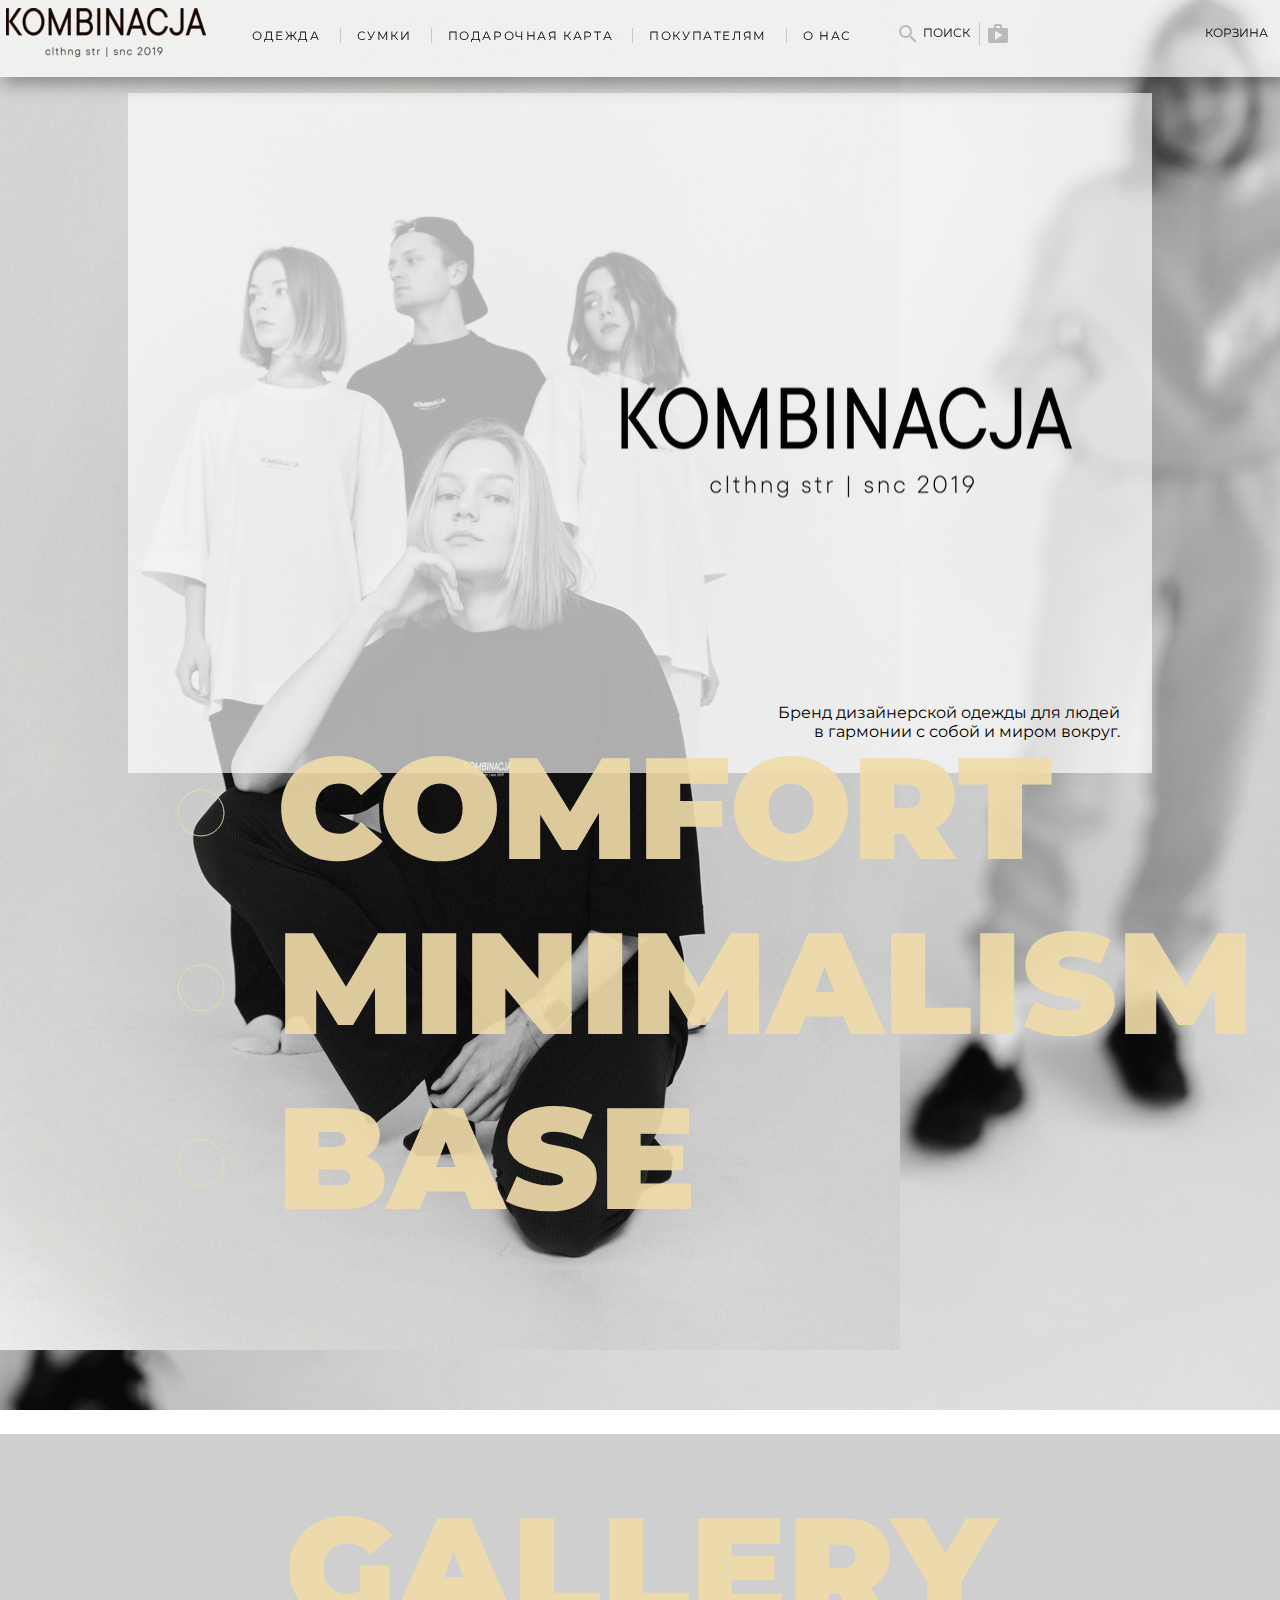
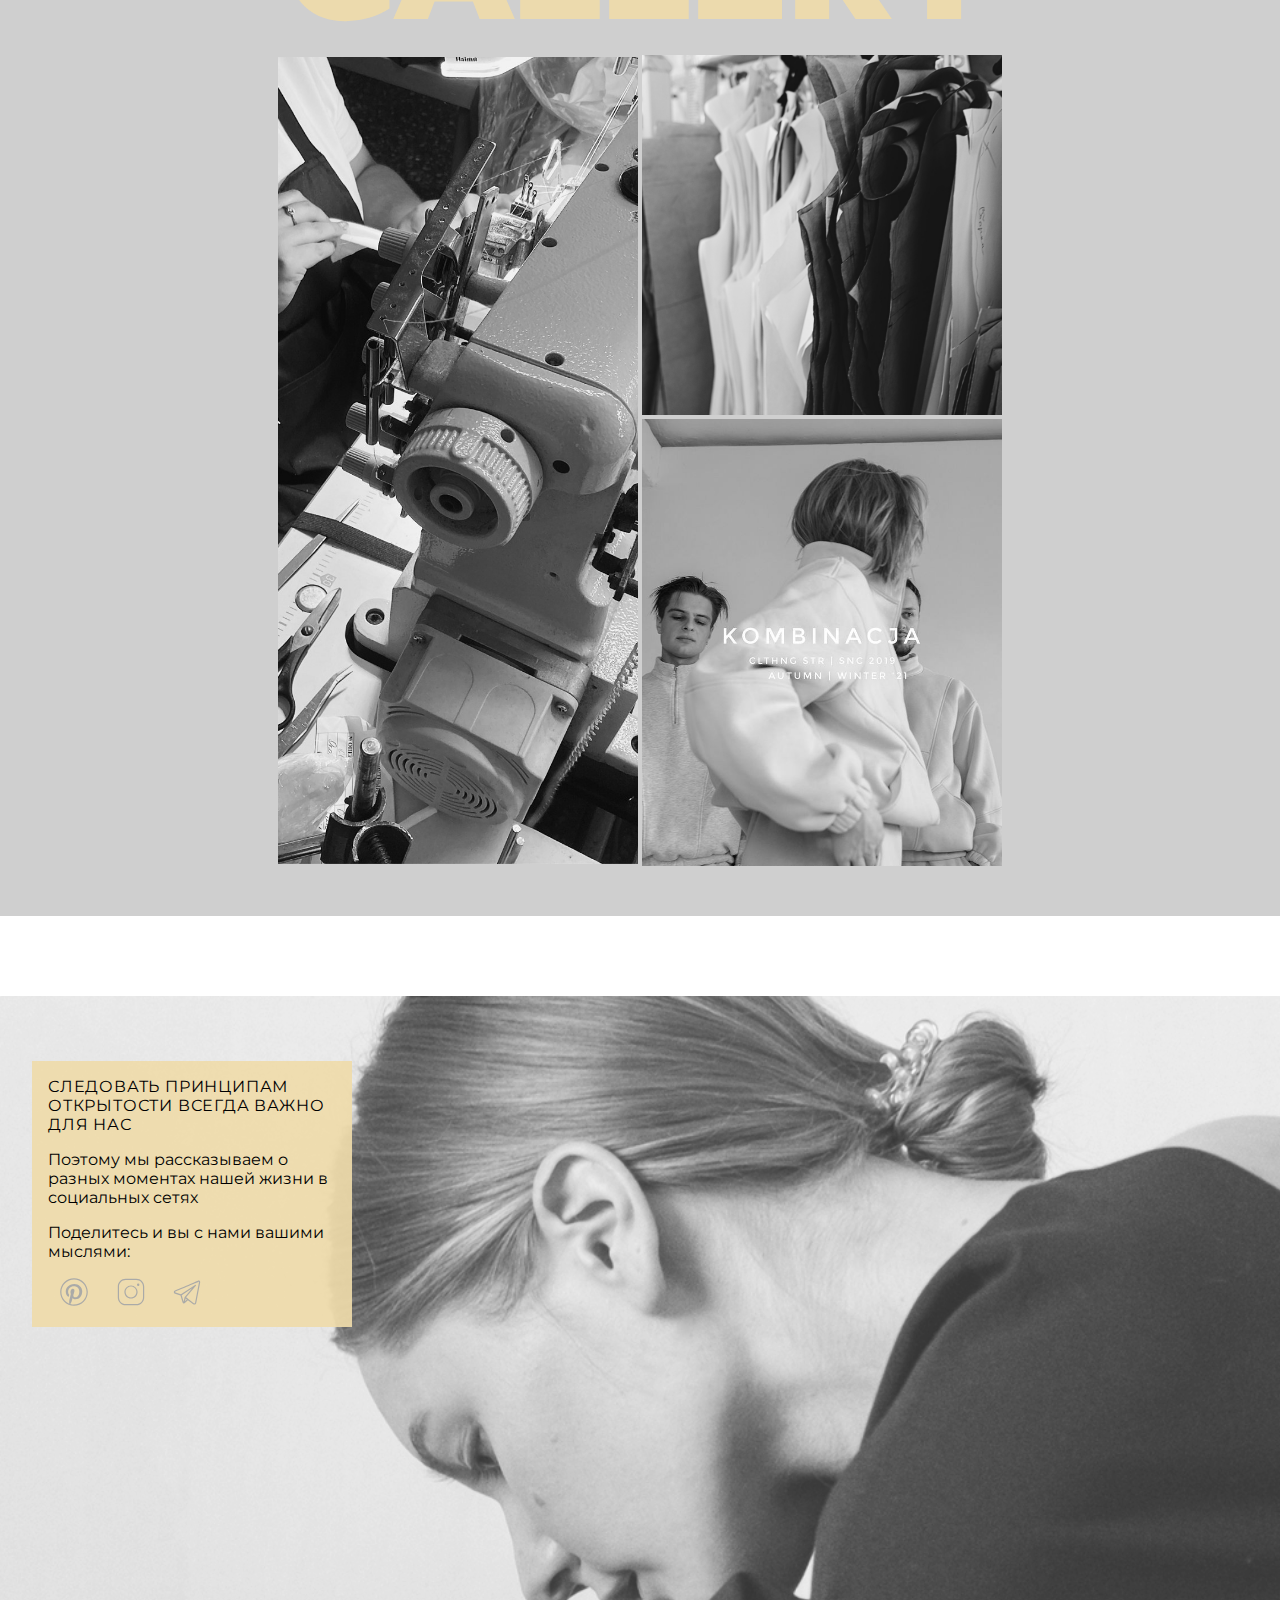
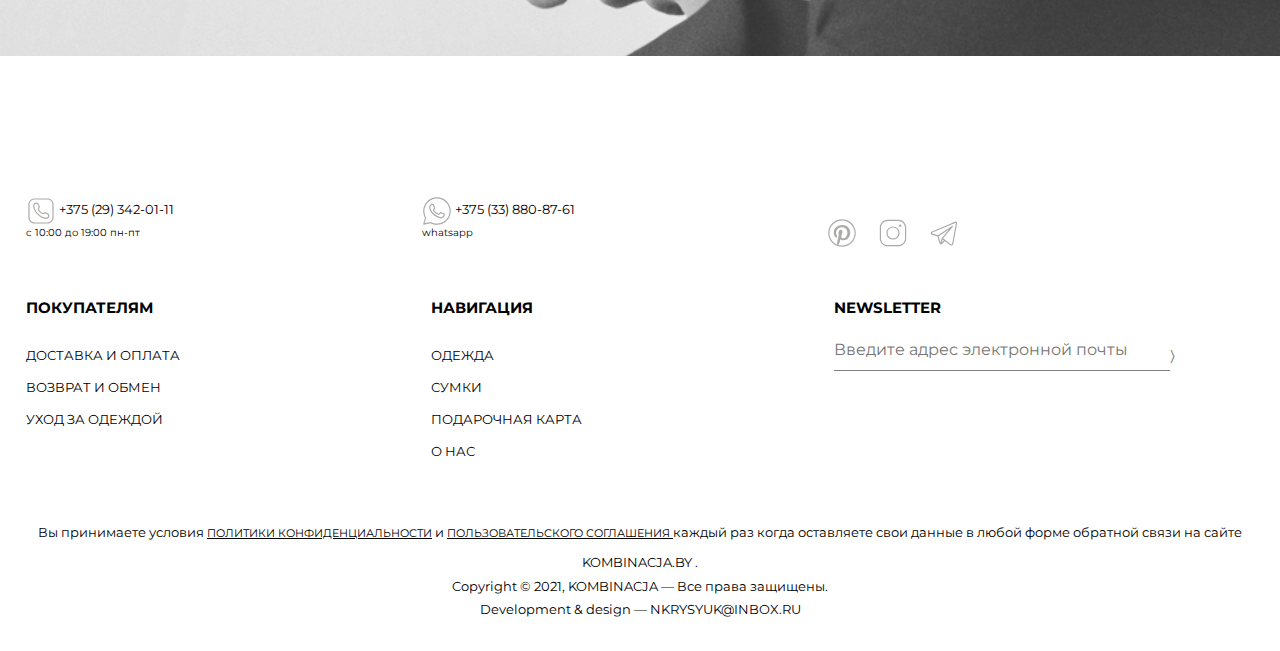
==== about.html @ 7f365b34 "add navigation" ====
<!DOCTYPE html>
<html lang="en">

<head>
  <meta charset="UTF-8">
  <meta name="viewport" content="width=device-width, initial-scale=1">
  <title>KOMBINACJA</title>
  <link rel="shortcut icon" href="favicon.ico">
  <link rel="stylesheet" href="./css/shared.css">
  <link rel="stylesheet" href="./css/style_about.css">
  <link href="https://fonts.googleapis.com/icon?family=Material+Icons" rel="stylesheet">
  <link
    href="https://fonts.googleapis.com/css2?family=Jura:wght@300;400&family=M+PLUS+1:wght@200&family=Montserrat:wght@300&family=Raleway:wght@200&family=Roboto+Condensed:ital,wght@0,300;0,700;1,700&family=Shippori+Antique+B1&family=Source+Sans+Pro&display=swap"
    rel="stylesheet">
  <link
    href="https://fonts.googleapis.com/css2?family=Jura:wght@300;400&family=M+PLUS+1:wght@200&family=Montserrat:wght@300&family=Raleway:wght@200&family=Roboto+Condensed:ital,wght@0,300;0,700;1,700&family=Roboto:wght@300&family=Shippori+Antique+B1&family=Source+Sans+Pro&display=swap"
    rel="stylesheet">
</head>

<body>
  <div class="btn-toTop" id="toTop"></div>
  <div id="search" class="search">
    <a role="button" href="javascript:void(0)" class="btn-close" onclick="closeSearch()">×</a>
    <div class="search-wrapper">
      <input class="search__input" type="search" placeholder="Введите поисковой запрос">
    </div>
  </div>
  <div id="bag" class="bag">
    <a href="javascript:void(0)" class="btn-close" onclick="closeBag()">×</a>
    <div class="bag-wrapper">
      <ul>
        <li class="bag__tablinks" onclick="openContentBag(event, 'my-bag')">
          <span class="material-icons">
            shopping_bag
          </span>
          Моя корзина(0)
        </li>
        <li class="bag__tablinks" onclick="openContentBag(event, 'favorite')">
          <span class="material-icons ">
            favorite
          </span>
          Избранное(0)
        </li>
      </ul>
      <div id="my-bag" class="bag__content" id="defaultOpen">
        <span class="content_weight-bold">Корзина пустая.</span> <br>Чтобы добавить в корзину
        понравившийся товар, нажмите <br>
        «Добавить в корзину».
      </div>
      <div id="favorite" class="bag__content">
        <span class="content_weight-bold">У вас еще нет сохраненных товаров!</span>
        Проверьте, нет ли у вас товаров в корзине.
        Купите их, пока они не закончились!
      </div>
    </div>
  </div>

  <header class="main-header">
    <div class="logo">
      <span class="material-icons"  onclick="openMobileMenu()">
        menu
        </span>
      <a href="index.html">
        <img src="./images/3_kombinacja_лого_черн.OULWl.png">
      </a>
    </div>
    <section id="mobile-menu" class="main-header__mobile-menu">
      <a href="javascript:void(0)" class="btn-close" onclick="closeMobileMenu()">×</a>
      <nav class="mobile-menu_wrapper">
            <ul class="mobile-menu-list">
              <li><a href="javascript:void(0)" class="accordion">Одежда <span>+</span></a>
                <ul class="mobile-submenu">
                  <li><a href="clothes.html?type=t-shirt">Футболки/Лонгсливы</a></li>
                  <li><a href="clothes.html?type=shirts">Рубашки</a></li>
                  <li><a href="clothes.html?type=dress">Платья</a></li>
                  <li><a href="clothes.html?type=costumes">Спортивные костюмы</a></li>
                </ul>
              </li>
              <li ><a href="javascript:void(0)"class="accordion">Сумки<span>+</span></a>
                <ul class="mobile-submenu">
                  <li><a href="bags.html?type=shoppers">Шопперы</a></li>
                  <li><a href="bags.html?type=waist_bags">Поясные</a></li>
                </ul>
              </li>
              <li><a href="gift_card.html">Подарочная карта</a></li>
              <li><a href="buyers.html">Покупателям</a></li>
              <li><a href="about.html">О нас</a></li>
            </ul>
      </nav>
    </section>
    <section class="main-header__menu">
      <ul class="menu-list">
        <li class="clothes menu-list__item"><a href="clothes.html?type=t-shirt">Одежда</a>
          <div class="hidden-block">
            <ul class="hidden-block__submenu">
              <li><a href="clothes.html?type=t-shirt">Футболки/Лонгсливы</a></li>
              <li><a href="clothes.html?type=shirts">Рубашки</a></li>
              <li><a href="clothes.html?type=dress">Платья</a></li>
              <li><a href="clothes.html?type=costumes">Спортивные костюмы</a></li>
            </ul>
            <div class="hidden-block__img-wrapper">
              <img src="./images/clothes.jpg">
              <img src="./images/clothes1.JPG">
              <img src="./images/clothes2.jpg">
            </div>
          </div>
        </li>
        <li class="bags menu-list__item"><a href="bags.html?type=shoppers">Сумки</a>
          <div class="hidden-block">
            <ul class="hidden-block__submenu">
              <li><a href="bags.html?type=shoppers">Шопперы</a></li>
              <li><a href="bags.html?type=waist_bags">Поясные</a></li>
            </ul>
            <div class="hidden-block__img-wrapper">
              <img src="./images/bag.jpg">
              <img src="./images/bag1.jpg">
              <img src="./images/bag2.jpg">
            </div>
          </div>
        </li>
        <li class="gift-card"><a href="gift_card.html">Подарочная карта</a></li>
        <li class="buyers"><a href="buyers.html">Покупателям</a></li>
        <li class="about"><a href="about.html">О нас</a></li>
      </ul>
    </section>

    <section class="main-header__toolbar">
      <ul class="toolbar-list">
        <li class="icon_search" onclick="openSearch()">
          <span class="material-icons">search</span>
          <span class="material-icons-title">Поиск</span>
        </li>
        <li class="icon_bag" onclick="openBag()">
          <span class="material-icons">shopping_bag</span>
          <span class="material-icons-title">Корзина</span>
        </li>
      </ul>
    </section>
    <div class="main-header__progress-bar">
      <div class="progress-bar" id="myBar">
      </div>
    </div>
  </header>
  <main class="main-about">
    <div class="about-wrapper">
      <img src="./images/kombinacja_80S.jpg" alt="">
      <section class="content">
        <div class="content__logo">
          <img src="./images/KOMBINACJA-лого-черн-без-фона_500.png" alt="">
        </div>
        <div class="content__text">
          Бренд дизайнерской
          одежды для людей в гармонии с
          собой и миром вокруг.
        </div>
      </section>
    </div>
    <section class="concept">
      <ul class="concept__list">
        <li class="concept__list-item">comfort</li>
        <li class="concept__list-item">minimalism</li>
        <li class="concept__list-item">base</li>
      </ul>
    </section>
    <section class="gallery">
      <div class=" gallery__title">
        gallery
      </div>
      <figure class="image-container">
        <img class="preview image_size" src="./images/gallery-1.jpg" alt="Изображение1" title="Изображение1">
        <div class="hover-buttons">
          <a class="zoom" href="#img-1"></a>
        </div>
      </figure>
      <div>
        <figure class="image-container">
          <img class="preview" src="./images/gallery-2.jpg" alt="Изображение2" title="Изображение2">
          <div class="hover-buttons">
            <a class="zoom" href="#img-2"></a>
          </div>
        </figure>
        <figure class="image-container">
          <img class="preview" src="./images/gallery-3.jpg" alt="Изображение3" title="Изображение3">
          <div class="hover-buttons">
            <a class="zoom" href="#img-3"></a>
          </div>
        </figure>
      </div>
      <div class="overlay"></div>
      <div class="open-img">
        <img id="img-1" class="full-image" src="./images/gallery-1.jpg" alt="Изображение1" title="Изображение1">
        <img id="img-2" class="full-image" src="./images/gallery-2.jpg" alt="Изображение2" title="Изображение2">
        <img id="img-3" class="full-image" src="./images/gallery-3.jpg" alt="Изображение3" title="Изображение3">
        <span class="close"></span>
      </div>
    </section>
    <section class="social">
      <div class="social__background"></div>
      <div class="social__content-wrapper">
        <div class="social__title">Следовать принципам открытости всегда важно для нас</div>
        <div class="social__text">Поэтому мы рассказываем о разных моментах нашей жизни в социальных сетях</div>

          <div class="social__text">Поделитесь и вы с нами вашими мыслями:</div>
          <div class="social-icons__list">
            <ul>
              <li class="social-icons"><a href="https://www.instagram.com/kombinacja.by/">
                  <svg xmlns="http://www.w3.org/2000/svg" x="0px" y="0px" width="30" height="30" viewBox="0 0 50 50"
                    style=" fill:rgb(170,170,168) ;">
                    <path
                      d="M 25 2 C 12.309295 2 2 12.309295 2 25 C 2 37.690705 12.309295 48 25 48 C 37.690705 48 48 37.690705 48 25 C 48 12.309295 37.690705 2 25 2 z M 25 4 C 36.609825 4 46 13.390175 46 25 C 46 36.609825 36.609825 46 25 46 C 22.876355 46 20.82771 45.682142 18.896484 45.097656 C 19.75673 43.659418 20.867347 41.60359 21.308594 39.90625 C 21.570728 38.899887 22.648438 34.794922 22.648438 34.794922 C 23.348841 36.132057 25.395277 37.263672 27.574219 37.263672 C 34.058123 37.263672 38.732422 31.300682 38.732422 23.890625 C 38.732422 16.78653 32.935409 11.472656 25.476562 11.472656 C 16.196831 11.472656 11.271484 17.700825 11.271484 24.482422 C 11.271484 27.636307 12.94892 31.562193 15.634766 32.8125 C 16.041611 33.001865 16.260073 32.919834 16.353516 32.525391 C 16.425459 32.226044 16.788267 30.766792 16.951172 30.087891 C 17.003269 29.871239 16.978043 29.68405 16.802734 29.470703 C 15.913793 28.392399 15.201172 26.4118 15.201172 24.564453 C 15.201172 19.822048 18.791452 15.232422 24.908203 15.232422 C 30.18976 15.232422 33.888672 18.832872 33.888672 23.980469 C 33.888672 29.796219 30.95207 33.826172 27.130859 33.826172 C 25.020554 33.826172 23.440361 32.080359 23.947266 29.939453 C 24.555054 27.38426 25.728516 24.626944 25.728516 22.78125 C 25.728516 21.130713 24.842754 19.753906 23.007812 19.753906 C 20.850369 19.753906 19.117188 21.984457 19.117188 24.974609 C 19.117187 26.877359 19.761719 28.166016 19.761719 28.166016 C 19.761719 28.166016 17.630543 37.176514 17.240234 38.853516 C 16.849091 40.52931 16.953851 42.786365 17.115234 44.466797 C 9.421139 41.352465 4 33.819328 4 25 C 4 13.390175 13.390175 4 25 4 z">
                    </path>
                  </svg>
                </a></li>
              <li class="social-icons"><a href="https://www.instagram.com/kombinacja.by/">
                  <svg xmlns="http://www.w3.org/2000/svg" x="0px" y="0px" width="30" height="30" viewBox="0 0 50 50"
                    style=" fill:rgb(170,170,168);">
                    <path
                      d="M 16 3 C 8.8324839 3 3 8.8324839 3 16 L 3 34 C 3 41.167516 8.8324839 47 16 47 L 34 47 C 41.167516 47 47 41.167516 47 34 L 47 16 C 47 8.8324839 41.167516 3 34 3 L 16 3 z M 16 5 L 34 5 C 40.086484 5 45 9.9135161 45 16 L 45 34 C 45 40.086484 40.086484 45 34 45 L 16 45 C 9.9135161 45 5 40.086484 5 34 L 5 16 C 5 9.9135161 9.9135161 5 16 5 z M 37 11 A 2 2 0 0 0 35 13 A 2 2 0 0 0 37 15 A 2 2 0 0 0 39 13 A 2 2 0 0 0 37 11 z M 25 14 C 18.936712 14 14 18.936712 14 25 C 14 31.063288 18.936712 36 25 36 C 31.063288 36 36 31.063288 36 25 C 36 18.936712 31.063288 14 25 14 z M 25 16 C 29.982407 16 34 20.017593 34 25 C 34 29.982407 29.982407 34 25 34 C 20.017593 34 16 29.982407 16 25 C 16 20.017593 20.017593 16 25 16 z">
                    </path>
                  </svg>
                </a></li>
              <li class="social-icons "><a href="https://www.instagram.com/kombinacja.by/">
                  <svg xmlns="http://www.w3.org/2000/svg" x="0px" y="0px" width="30" height="30" viewBox="0 0 50 50"
                    style=" fill:rgb(170,170,168);">
                    <path
                      d="M 44.376953 5.9863281 C 43.889905 6.0076957 43.415817 6.1432497 42.988281 6.3144531 C 42.565113 6.4845113 40.128883 7.5243408 36.53125 9.0625 C 32.933617 10.600659 28.256963 12.603668 23.621094 14.589844 C 14.349356 18.562196 5.2382813 22.470703 5.2382812 22.470703 L 5.3046875 22.445312 C 5.3046875 22.445312 4.7547875 22.629122 4.1972656 23.017578 C 3.9185047 23.211806 3.6186028 23.462555 3.3730469 23.828125 C 3.127491 24.193695 2.9479735 24.711788 3.015625 25.259766 C 3.2532479 27.184511 5.2480469 27.730469 5.2480469 27.730469 L 5.2558594 27.734375 L 14.158203 30.78125 C 14.385177 31.538434 16.858319 39.792923 17.402344 41.541016 C 17.702797 42.507484 17.984013 43.064995 18.277344 43.445312 C 18.424133 43.635633 18.577962 43.782915 18.748047 43.890625 C 18.815627 43.933415 18.8867 43.965525 18.957031 43.994141 C 18.958531 43.994806 18.959437 43.99348 18.960938 43.994141 C 18.969579 43.997952 18.977708 43.998295 18.986328 44.001953 L 18.962891 43.996094 C 18.979231 44.002694 18.995359 44.013801 19.011719 44.019531 C 19.043456 44.030655 19.062905 44.030268 19.103516 44.039062 C 20.123059 44.395042 20.966797 43.734375 20.966797 43.734375 L 21.001953 43.707031 L 26.470703 38.634766 L 35.345703 45.554688 L 35.457031 45.605469 C 37.010484 46.295216 38.415349 45.910403 39.193359 45.277344 C 39.97137 44.644284 40.277344 43.828125 40.277344 43.828125 L 40.310547 43.742188 L 46.832031 9.7519531 C 46.998903 8.9915162 47.022612 8.334202 46.865234 7.7402344 C 46.707857 7.1462668 46.325492 6.6299361 45.845703 6.34375 C 45.365914 6.0575639 44.864001 5.9649605 44.376953 5.9863281 z M 44.429688 8.0195312 C 44.627491 8.0103707 44.774102 8.032983 44.820312 8.0605469 C 44.866523 8.0881109 44.887272 8.0844829 44.931641 8.2519531 C 44.976011 8.419423 45.000036 8.7721605 44.878906 9.3242188 L 44.875 9.3359375 L 38.390625 43.128906 C 38.375275 43.162926 38.240151 43.475531 37.931641 43.726562 C 37.616914 43.982653 37.266874 44.182554 36.337891 43.792969 L 26.632812 36.224609 L 26.359375 36.009766 L 26.353516 36.015625 L 23.451172 33.837891 L 39.761719 14.648438 A 1.0001 1.0001 0 0 0 38.974609 13 A 1.0001 1.0001 0 0 0 38.445312 13.167969 L 14.84375 28.902344 L 5.9277344 25.849609 C 5.9277344 25.849609 5.0423771 25.356927 5 25.013672 C 4.99765 24.994652 4.9871961 25.011869 5.0332031 24.943359 C 5.0792101 24.874869 5.1948546 24.759225 5.3398438 24.658203 C 5.6298218 24.456159 5.9609375 24.333984 5.9609375 24.333984 L 5.9941406 24.322266 L 6.0273438 24.308594 C 6.0273438 24.308594 15.138894 20.399882 24.410156 16.427734 C 29.045787 14.44166 33.721617 12.440122 37.318359 10.902344 C 40.914175 9.3649615 43.512419 8.2583658 43.732422 8.1699219 C 43.982886 8.0696253 44.231884 8.0286918 44.429688 8.0195312 z M 33.613281 18.792969 L 21.244141 33.345703 L 21.238281 33.351562 A 1.0001 1.0001 0 0 0 21.183594 33.423828 A 1.0001 1.0001 0 0 0 21.128906 33.507812 A 1.0001 1.0001 0 0 0 20.998047 33.892578 A 1.0001 1.0001 0 0 0 20.998047 33.900391 L 19.386719 41.146484 C 19.35993 41.068197 19.341173 41.039555 19.3125 40.947266 L 19.3125 40.945312 C 18.800713 39.30085 16.467362 31.5161 16.144531 30.439453 L 33.613281 18.792969 z M 22.640625 35.730469 L 24.863281 37.398438 L 21.597656 40.425781 L 22.640625 35.730469 z">
                    </path>
                  </svg>
                </a></li>
            </ul>
          </div>
      </div>

    </section>
  </main>
  <footer class="footer">
    <div class="footer-wrapper">
      <div class="footer__contacts">
        <ul class="footer__contacts-list">
          <li>
            <svg xmlns="http://www.w3.org/2000/svg" x="0px" y="0px" width="30" height="30" viewBox="0 0 50 50"
              style=" fill:rgb(170,170,168) ;">
              <path
                d="M 14 3.9902344 C 8.4886661 3.9902344 4 8.4789008 4 13.990234 L 4 35.990234 C 4 41.501568 8.4886661 45.990234 14 45.990234 L 36 45.990234 C 41.511334 45.990234 46 41.501568 46 35.990234 L 46 13.990234 C 46 8.4789008 41.511334 3.9902344 36 3.9902344 L 14 3.9902344 z M 14 5.9902344 L 36 5.9902344 C 40.430666 5.9902344 44 9.5595687 44 13.990234 L 44 35.990234 C 44 40.4209 40.430666 43.990234 36 43.990234 L 14 43.990234 C 9.5693339 43.990234 6 40.4209 6 35.990234 L 6 13.990234 C 6 9.5595687 9.5693339 5.9902344 14 5.9902344 z M 18.048828 11.035156 C 16.003504 10.946776 14.45113 11.723922 13.474609 12.658203 C 12.986349 13.125343 12.633832 13.625179 12.392578 14.091797 C 12.151324 14.558415 11.998047 14.943108 11.998047 15.443359 C 11.998047 15.398799 11.987059 15.632684 11.980469 15.904297 C 11.973869 16.17591 11.97507 16.542045 12 16.984375 C 12.04996 17.869036 12.199897 19.065677 12.597656 20.484375 C 13.393174 23.321771 15.184446 27.043821 19.070312 30.929688 C 22.95618 34.815554 26.678014 36.606575 29.515625 37.402344 C 30.93443 37.800228 32.130881 37.949937 33.015625 38 C 33.457997 38.02503 33.822105 38.026091 34.09375 38.019531 C 34.365395 38.012931 34.601049 38.001953 34.556641 38.001953 C 35.056892 38.001953 35.441585 37.848676 35.908203 37.607422 C 36.374821 37.366168 36.874657 37.013651 37.341797 36.525391 C 38.276078 35.54887 39.053222 33.996496 38.964844 31.951172 C 38.922907 30.975693 38.381316 30.111858 37.582031 29.599609 C 36.96435 29.203814 36.005458 28.589415 34.753906 27.789062 C 33.301811 26.861299 31.44451 26.795029 29.929688 27.625 L 30.015625 27.582031 L 28.837891 28.087891 L 28.751953 28.148438 C 28.465693 28.349428 28.111154 28.386664 27.789062 28.251953 C 26.886813 27.874649 25.480985 27.133329 24.173828 25.826172 C 22.866671 24.519015 22.125351 23.113186 21.748047 22.210938 C 21.613336 21.888845 21.650568 21.534307 21.851562 21.248047 L 21.912109 21.162109 L 22.417969 19.984375 L 22.375 20.070312 C 23.204764 18.555868 23.140248 16.698619 22.210938 15.246094 C 21.410584 13.994542 20.796186 13.03565 20.400391 12.417969 C 19.888142 11.618684 19.02431 11.077096 18.048828 11.035156 z M 17.962891 13.033203 C 18.243409 13.045263 18.533045 13.209378 18.716797 13.496094 C 19.113001 14.114413 19.727696 15.07377 20.527344 16.324219 C 21.058033 17.153694 21.09533 18.243821 20.621094 19.109375 L 20.597656 19.152344 L 20.115234 20.279297 L 20.214844 20.097656 C 19.623835 20.939396 19.505055 22.032514 19.902344 22.982422 C 20.35304 24.060173 21.214923 25.695392 22.759766 27.240234 C 24.304608 28.785077 25.939827 29.64696 27.017578 30.097656 C 27.967486 30.494945 29.060604 30.376165 29.902344 29.785156 L 29.720703 29.884766 L 30.847656 29.402344 L 30.890625 29.378906 C 31.755801 28.904877 32.845877 28.944375 33.675781 29.474609 L 33.675781 29.472656 C 34.92623 30.272304 35.885587 30.886999 36.503906 31.283203 C 36.790622 31.466955 36.954736 31.756591 36.966797 32.037109 C 37.032417 33.555785 36.504954 34.506599 35.896484 35.142578 C 35.59225 35.460568 35.262335 35.691348 34.990234 35.832031 C 34.718133 35.972715 34.457889 36.001953 34.556641 36.001953 C 34.373232 36.001953 34.276633 36.013981 34.046875 36.019531 C 33.817117 36.025131 33.509144 36.025436 33.128906 36.003906 C 32.368431 35.960876 31.318757 35.831053 30.054688 35.476562 C 27.526547 34.767581 24.137509 33.168759 20.484375 29.515625 C 16.831241 25.862491 15.232169 22.473167 14.523438 19.945312 C 14.169071 18.681386 14.039037 17.631464 13.996094 16.871094 C 13.974624 16.490908 13.974899 16.18286 13.980469 15.953125 C 13.986069 15.72339 13.998047 15.626918 13.998047 15.443359 C 13.998047 15.542109 14.027287 15.281867 14.167969 15.009766 C 14.308652 14.737665 14.539432 14.40775 14.857422 14.103516 C 15.493401 13.495046 16.444215 12.967581 17.962891 13.033203 z">
              </path>
            </svg>
            <a href="tel:8 800 350-93-85">
              +375 (29) 342-01-11
            </a>
            <span class="contacts-info">c 10:00 до 19:00 пн-пт</span>
          </li>
          <li>
            <svg xmlns="http://www.w3.org/2000/svg" x="0px" y="0px" width="30" height="30" viewBox="0 0 50 50"
              style=" fill:rgb(170,170,168) ;">
              <path
                d="M 25 2 C 12.309534 2 2 12.309534 2 25 C 2 29.079097 3.1186875 32.88588 4.984375 36.208984 L 2.0371094 46.730469 A 1.0001 1.0001 0 0 0 3.2402344 47.970703 L 14.210938 45.251953 C 17.434629 46.972929 21.092591 48 25 48 C 37.690466 48 48 37.690466 48 25 C 48 12.309534 37.690466 2 25 2 z M 25 4 C 36.609534 4 46 13.390466 46 25 C 46 36.609534 36.609534 46 25 46 C 21.278025 46 17.792121 45.029635 14.761719 43.333984 A 1.0001 1.0001 0 0 0 14.033203 43.236328 L 4.4257812 45.617188 L 7.0019531 36.425781 A 1.0001 1.0001 0 0 0 6.9023438 35.646484 C 5.0606869 32.523592 4 28.890107 4 25 C 4 13.390466 13.390466 4 25 4 z M 16.642578 13 C 16.001539 13 15.086045 13.23849 14.333984 14.048828 C 13.882268 14.535548 12 16.369511 12 19.59375 C 12 22.955271 14.331391 25.855848 14.613281 26.228516 L 14.615234 26.228516 L 14.615234 26.230469 C 14.588494 26.195329 14.973031 26.752191 15.486328 27.419922 C 15.999626 28.087653 16.717405 28.96464 17.619141 29.914062 C 19.422612 31.812909 21.958282 34.007419 25.105469 35.349609 C 26.554789 35.966779 27.698179 36.339417 28.564453 36.611328 C 30.169845 37.115426 31.632073 37.038799 32.730469 36.876953 C 33.55263 36.755876 34.456878 36.361114 35.351562 35.794922 C 36.246248 35.22873 37.12309 34.524722 37.509766 33.455078 C 37.786772 32.688244 37.927591 31.979598 37.978516 31.396484 C 38.003976 31.104927 38.007211 30.847602 37.988281 30.609375 C 37.969311 30.371148 37.989581 30.188664 37.767578 29.824219 C 37.302009 29.059804 36.774753 29.039853 36.224609 28.767578 C 35.918939 28.616297 35.048661 28.191329 34.175781 27.775391 C 33.303883 27.35992 32.54892 26.991953 32.083984 26.826172 C 31.790239 26.720488 31.431556 26.568352 30.914062 26.626953 C 30.396569 26.685553 29.88546 27.058933 29.587891 27.5 C 29.305837 27.918069 28.170387 29.258349 27.824219 29.652344 C 27.819619 29.649544 27.849659 29.663383 27.712891 29.595703 C 27.284761 29.383815 26.761157 29.203652 25.986328 28.794922 C 25.2115 28.386192 24.242255 27.782635 23.181641 26.847656 L 23.181641 26.845703 C 21.603029 25.455949 20.497272 23.711106 20.148438 23.125 C 20.171937 23.09704 20.145643 23.130901 20.195312 23.082031 L 20.197266 23.080078 C 20.553781 22.728924 20.869739 22.309521 21.136719 22.001953 C 21.515257 21.565866 21.68231 21.181437 21.863281 20.822266 C 22.223954 20.10644 22.02313 19.318742 21.814453 18.904297 L 21.814453 18.902344 C 21.828863 18.931014 21.701572 18.650157 21.564453 18.326172 C 21.426943 18.001263 21.251663 17.580039 21.064453 17.130859 C 20.690033 16.232501 20.272027 15.224912 20.023438 14.634766 L 20.023438 14.632812 C 19.730591 13.937684 19.334395 13.436908 18.816406 13.195312 C 18.298417 12.953717 17.840778 13.022402 17.822266 13.021484 L 17.820312 13.021484 C 17.450668 13.004432 17.045038 13 16.642578 13 z M 16.642578 15 C 17.028118 15 17.408214 15.004701 17.726562 15.019531 C 18.054056 15.035851 18.033687 15.037192 17.970703 15.007812 C 17.906713 14.977972 17.993533 14.968282 18.179688 15.410156 C 18.423098 15.98801 18.84317 16.999249 19.21875 17.900391 C 19.40654 18.350961 19.582292 18.773816 19.722656 19.105469 C 19.863021 19.437122 19.939077 19.622295 20.027344 19.798828 L 20.027344 19.800781 L 20.029297 19.802734 C 20.115837 19.973483 20.108185 19.864164 20.078125 19.923828 C 19.867096 20.342656 19.838461 20.445493 19.625 20.691406 C 19.29998 21.065838 18.968453 21.483404 18.792969 21.65625 C 18.639439 21.80707 18.36242 22.042032 18.189453 22.501953 C 18.016221 22.962578 18.097073 23.59457 18.375 24.066406 C 18.745032 24.6946 19.964406 26.679307 21.859375 28.347656 C 23.05276 29.399678 24.164563 30.095933 25.052734 30.564453 C 25.940906 31.032973 26.664301 31.306607 26.826172 31.386719 C 27.210549 31.576953 27.630655 31.72467 28.119141 31.666016 C 28.607627 31.607366 29.02878 31.310979 29.296875 31.007812 L 29.298828 31.005859 C 29.655629 30.601347 30.715848 29.390728 31.224609 28.644531 C 31.246169 28.652131 31.239109 28.646231 31.408203 28.707031 L 31.408203 28.708984 L 31.410156 28.708984 C 31.487356 28.736474 32.454286 29.169267 33.316406 29.580078 C 34.178526 29.990889 35.053561 30.417875 35.337891 30.558594 C 35.748225 30.761674 35.942113 30.893881 35.992188 30.894531 C 35.995572 30.982516 35.998992 31.07786 35.986328 31.222656 C 35.951258 31.624292 35.8439 32.180225 35.628906 32.775391 C 35.523582 33.066746 34.975018 33.667661 34.283203 34.105469 C 33.591388 34.543277 32.749338 34.852514 32.4375 34.898438 C 31.499896 35.036591 30.386672 35.087027 29.164062 34.703125 C 28.316336 34.437036 27.259305 34.092596 25.890625 33.509766 C 23.114812 32.325956 20.755591 30.311513 19.070312 28.537109 C 18.227674 27.649908 17.552562 26.824019 17.072266 26.199219 C 16.592866 25.575584 16.383528 25.251054 16.208984 25.021484 L 16.207031 25.019531 C 15.897202 24.609805 14 21.970851 14 19.59375 C 14 17.077989 15.168497 16.091436 15.800781 15.410156 C 16.132721 15.052495 16.495617 15 16.642578 15 z">
              </path>
            </svg>

            <a href="https://api.whatsapp.com/send?phone=79858819304">
              +375 (33) 880-87-61
            </a>
            <span class="contacts-info">whatsapp</span>
          </li>
          <li>
            <ul>
              <li class="social-icons"><a href="https://www.instagram.com/kombinacja.by/">
                  <svg xmlns="http://www.w3.org/2000/svg" x="0px" y="0px" width="30" height="30" viewBox="0 0 50 50"
                    style=" fill:rgb(170,170,168) ;">
                    <path
                      d="M 25 2 C 12.309295 2 2 12.309295 2 25 C 2 37.690705 12.309295 48 25 48 C 37.690705 48 48 37.690705 48 25 C 48 12.309295 37.690705 2 25 2 z M 25 4 C 36.609825 4 46 13.390175 46 25 C 46 36.609825 36.609825 46 25 46 C 22.876355 46 20.82771 45.682142 18.896484 45.097656 C 19.75673 43.659418 20.867347 41.60359 21.308594 39.90625 C 21.570728 38.899887 22.648438 34.794922 22.648438 34.794922 C 23.348841 36.132057 25.395277 37.263672 27.574219 37.263672 C 34.058123 37.263672 38.732422 31.300682 38.732422 23.890625 C 38.732422 16.78653 32.935409 11.472656 25.476562 11.472656 C 16.196831 11.472656 11.271484 17.700825 11.271484 24.482422 C 11.271484 27.636307 12.94892 31.562193 15.634766 32.8125 C 16.041611 33.001865 16.260073 32.919834 16.353516 32.525391 C 16.425459 32.226044 16.788267 30.766792 16.951172 30.087891 C 17.003269 29.871239 16.978043 29.68405 16.802734 29.470703 C 15.913793 28.392399 15.201172 26.4118 15.201172 24.564453 C 15.201172 19.822048 18.791452 15.232422 24.908203 15.232422 C 30.18976 15.232422 33.888672 18.832872 33.888672 23.980469 C 33.888672 29.796219 30.95207 33.826172 27.130859 33.826172 C 25.020554 33.826172 23.440361 32.080359 23.947266 29.939453 C 24.555054 27.38426 25.728516 24.626944 25.728516 22.78125 C 25.728516 21.130713 24.842754 19.753906 23.007812 19.753906 C 20.850369 19.753906 19.117188 21.984457 19.117188 24.974609 C 19.117187 26.877359 19.761719 28.166016 19.761719 28.166016 C 19.761719 28.166016 17.630543 37.176514 17.240234 38.853516 C 16.849091 40.52931 16.953851 42.786365 17.115234 44.466797 C 9.421139 41.352465 4 33.819328 4 25 C 4 13.390175 13.390175 4 25 4 z">
                    </path>
                  </svg>
                </a></li>
              <li class="social-icons"><a href="https://www.instagram.com/kombinacja.by/">
                  <svg xmlns="http://www.w3.org/2000/svg" x="0px" y="0px" width="30" height="30" viewBox="0 0 50 50"
                    style=" fill:rgb(170,170,168);">
                    <path
                      d="M 16 3 C 8.8324839 3 3 8.8324839 3 16 L 3 34 C 3 41.167516 8.8324839 47 16 47 L 34 47 C 41.167516 47 47 41.167516 47 34 L 47 16 C 47 8.8324839 41.167516 3 34 3 L 16 3 z M 16 5 L 34 5 C 40.086484 5 45 9.9135161 45 16 L 45 34 C 45 40.086484 40.086484 45 34 45 L 16 45 C 9.9135161 45 5 40.086484 5 34 L 5 16 C 5 9.9135161 9.9135161 5 16 5 z M 37 11 A 2 2 0 0 0 35 13 A 2 2 0 0 0 37 15 A 2 2 0 0 0 39 13 A 2 2 0 0 0 37 11 z M 25 14 C 18.936712 14 14 18.936712 14 25 C 14 31.063288 18.936712 36 25 36 C 31.063288 36 36 31.063288 36 25 C 36 18.936712 31.063288 14 25 14 z M 25 16 C 29.982407 16 34 20.017593 34 25 C 34 29.982407 29.982407 34 25 34 C 20.017593 34 16 29.982407 16 25 C 16 20.017593 20.017593 16 25 16 z">
                    </path>
                  </svg>
                </a></li>
              <li class="social-icons "><a href="https://www.instagram.com/kombinacja.by/">
                  <svg xmlns="http://www.w3.org/2000/svg" x="0px" y="0px" width="30" height="30" viewBox="0 0 50 50"
                    style=" fill:rgb(170,170,168);">
                    <path
                      d="M 44.376953 5.9863281 C 43.889905 6.0076957 43.415817 6.1432497 42.988281 6.3144531 C 42.565113 6.4845113 40.128883 7.5243408 36.53125 9.0625 C 32.933617 10.600659 28.256963 12.603668 23.621094 14.589844 C 14.349356 18.562196 5.2382813 22.470703 5.2382812 22.470703 L 5.3046875 22.445312 C 5.3046875 22.445312 4.7547875 22.629122 4.1972656 23.017578 C 3.9185047 23.211806 3.6186028 23.462555 3.3730469 23.828125 C 3.127491 24.193695 2.9479735 24.711788 3.015625 25.259766 C 3.2532479 27.184511 5.2480469 27.730469 5.2480469 27.730469 L 5.2558594 27.734375 L 14.158203 30.78125 C 14.385177 31.538434 16.858319 39.792923 17.402344 41.541016 C 17.702797 42.507484 17.984013 43.064995 18.277344 43.445312 C 18.424133 43.635633 18.577962 43.782915 18.748047 43.890625 C 18.815627 43.933415 18.8867 43.965525 18.957031 43.994141 C 18.958531 43.994806 18.959437 43.99348 18.960938 43.994141 C 18.969579 43.997952 18.977708 43.998295 18.986328 44.001953 L 18.962891 43.996094 C 18.979231 44.002694 18.995359 44.013801 19.011719 44.019531 C 19.043456 44.030655 19.062905 44.030268 19.103516 44.039062 C 20.123059 44.395042 20.966797 43.734375 20.966797 43.734375 L 21.001953 43.707031 L 26.470703 38.634766 L 35.345703 45.554688 L 35.457031 45.605469 C 37.010484 46.295216 38.415349 45.910403 39.193359 45.277344 C 39.97137 44.644284 40.277344 43.828125 40.277344 43.828125 L 40.310547 43.742188 L 46.832031 9.7519531 C 46.998903 8.9915162 47.022612 8.334202 46.865234 7.7402344 C 46.707857 7.1462668 46.325492 6.6299361 45.845703 6.34375 C 45.365914 6.0575639 44.864001 5.9649605 44.376953 5.9863281 z M 44.429688 8.0195312 C 44.627491 8.0103707 44.774102 8.032983 44.820312 8.0605469 C 44.866523 8.0881109 44.887272 8.0844829 44.931641 8.2519531 C 44.976011 8.419423 45.000036 8.7721605 44.878906 9.3242188 L 44.875 9.3359375 L 38.390625 43.128906 C 38.375275 43.162926 38.240151 43.475531 37.931641 43.726562 C 37.616914 43.982653 37.266874 44.182554 36.337891 43.792969 L 26.632812 36.224609 L 26.359375 36.009766 L 26.353516 36.015625 L 23.451172 33.837891 L 39.761719 14.648438 A 1.0001 1.0001 0 0 0 38.974609 13 A 1.0001 1.0001 0 0 0 38.445312 13.167969 L 14.84375 28.902344 L 5.9277344 25.849609 C 5.9277344 25.849609 5.0423771 25.356927 5 25.013672 C 4.99765 24.994652 4.9871961 25.011869 5.0332031 24.943359 C 5.0792101 24.874869 5.1948546 24.759225 5.3398438 24.658203 C 5.6298218 24.456159 5.9609375 24.333984 5.9609375 24.333984 L 5.9941406 24.322266 L 6.0273438 24.308594 C 6.0273438 24.308594 15.138894 20.399882 24.410156 16.427734 C 29.045787 14.44166 33.721617 12.440122 37.318359 10.902344 C 40.914175 9.3649615 43.512419 8.2583658 43.732422 8.1699219 C 43.982886 8.0696253 44.231884 8.0286918 44.429688 8.0195312 z M 33.613281 18.792969 L 21.244141 33.345703 L 21.238281 33.351562 A 1.0001 1.0001 0 0 0 21.183594 33.423828 A 1.0001 1.0001 0 0 0 21.128906 33.507812 A 1.0001 1.0001 0 0 0 20.998047 33.892578 A 1.0001 1.0001 0 0 0 20.998047 33.900391 L 19.386719 41.146484 C 19.35993 41.068197 19.341173 41.039555 19.3125 40.947266 L 19.3125 40.945312 C 18.800713 39.30085 16.467362 31.5161 16.144531 30.439453 L 33.613281 18.792969 z M 22.640625 35.730469 L 24.863281 37.398438 L 21.597656 40.425781 L 22.640625 35.730469 z">
                    </path>
                  </svg>
                </a></li>
            </ul>
          </li>
        </ul>

      </div>
      <div class="footer__consumer">
        <h3 class="header">Покупателям</h3>
        <ul class="footer__consumer-list">
          <li><a href="buyers.html">Доставка и оплата</a></li>
          <li><a href="buyers.html">Возврат и обмен</a></li>
          <li><a href="buyers.html">Уход за одеждой</a></li>
        </ul>
      </div>
      <div class="footer__navigation">
        <h3 class="header">Навигация</h3>
        <ul class="footer__navigation-list">
          <li><a href="clothes.html">Одежда</a></li>
          <li><a href="bags.html">Сумки</a></li>
          <li><a href="gift_card.html">Подарочная карта</a></li>
          <li><a href="about.html">О нас</a></li>
        </ul>
      </div>
      <div class="footer__newsletter">
        <h3 class="header">Newsletter</h3>
        <input class="newsletter__input" type="email" placeholder="Введите адрес электронной почты">
        <a href="" role="button" class="newsletter__btn "><span class="arrow-right"></span></a>
      </div>
      <div class="footer__developer">
        <p>Вы принимаете условия <a href="" class="politica">политики конфиденциальности</a>
          и <a href="" class="politica"> пользовательского соглашения </a>
          каждый раз когда оставляете свои данные
          в любой форме обратной связи на сайте <a href="index.html">kombinacja.by</a> .
        </p>
        <p>
          Copyright © 2021, KOMBINACJA — Все права защищены.<br>
          Development & design —
          <a href="mailto:nkrysyuk@inbox.ru">nkrysyuk@inbox.ru</a>
        </p>
      </div>
    </div>

  </footer>
  <script src="http://ajax.googleapis.com/ajax/libs/jquery/1.7.1/jquery.min.js"></script>
  <script src="./jQuery/jquery-3.2.1.js"></script>
  <script src="./gallery.js"></script>
  <script src="./skroll.js"></script>
  <script src="shared.js"></script>
  <script src="clothes.js"></script>
  <script src="mobile-menu.js"></script>

</body>

</html>
---- css/shared.css ----
@import url(root_colors.css);

* {
  margin: 0;
  padding: 0;
  box-sizing: border-box;
  font-family: 'Montserrat', sans-serif;
}

body {
  background: url(DSCF4626-2.JPG) center center no-repeat;
  background-size: cover;
  background-attachment: fixed;
}

a {
  text-decoration: none;
  text-transform: uppercase;
}

ul {
  list-style: none;
}

/*____header___*/


.main-header {
  display: flex;
  flex-flow: row wrap;
  width: 100%;
  height: 77px; 
  position: fixed;
  top: 0;
  left: 0;
  background-color:var(--transparent-white);
  box-shadow: 7px 9px 13px -7px #00000024, 5px 5px 15px 5px rgba(0, 0, 0, 0.24);
  align-items: center;
  font-size: 0.75rem;
  z-index: 10;
}


/*___mobile-menu___*/

.main-header__mobile-menu{
   overflow-x: hidden;
   padding-top: 60px;
  height: 100%;
  width: 0;
  position: fixed;  
  top: 0;
  left: 0;
  z-index: 20;

  background-color: var(--transparent-black);

  transition: 0.5s;
  
}
.main-header__mobile-menu .btn-close {
  position: absolute;
  top: 0;
  right: 0;
  color: var(--button-bg-color);
  font-size: 5rem;
  margin-left: 0.2rem;
  
  transition: all 0.5s;
}

.mobile-menu-list a{
  color: white;
}

.mobile-menu-list{

  width: 75%;
  margin: auto;
  font-size: 1.3rem;
}

.mobile-submenu{
  margin: 1em;
  display: none;
  overflow: hidden; 
}

.mobile-submenu a{
  border-left: 1px solid white;
  font-size: 0.8em;
}
.active, .accordion:hover {
  text-decoration:underline; 
}

.main-header__toolbar {
  padding-right: 0.5em;
}

.logo {
  margin: 0.5em;
}

.menu-list li>a {
  
  margin: 0 1rem;
  color: black;
  letter-spacing: 0.1rem;
}

.menu-list li[class],
.toolbar-list li {
  display: inline-block;
  overflow: hidden;
  border-left: solid 1px var(--transparent-gray);
  vertical-align: middle;
  cursor: pointer;
}

.main-header__menu li:first-child,
.main-header__toolbar li:first-child {
  border-left: none;
}

.menu-list  li:hover>a {
  font-weight: bold; 
  text-decoration: underline;
}

.main-header__menu {
  flex: 1 0 auto;
  margin-left: 1.5rem;
}

.material-icons {
  vertical-align: middle;
  color: var(--material-icons-bg-color);
  font-size: 1.5rem;
}

.icon_search,
.icon_bag {
  padding:0 0.5em;
  text-transform: uppercase;
  font-size: 0.75rem;
  cursor: pointer;
}

.main-header__toolbar ul li a {
  margin-left: 0;
  font-size: 0.7rem;
}

.header {
  margin-bottom: 1.5em;
  text-transform: uppercase;
}

/*________footer______*/
.footer svg {
  vertical-align: middle;
}

.social-icons a {
  margin: 0.7em;
}

.social-icons {
  display: inline-block;
}

.footer__contacts-list>* {
  display: inline-block;
  width: 32%;
}


.footer-wrapper a {
  color: black;
  text-transform: uppercase;
  line-height: 2.5em;
}

.footer-wrapper li {
  list-style-type: none;
}

.footer-wrapper {
  display: flex;
  flex-flow: row wrap;
  background-color: var( --transparent-white);
  z-index: 10;
  font-size: 0.8em;
}

.footer-wrapper>* {
  flex: 1 100%;
  padding: 2em;
}

.footer__consumer, 
.footer__navigation, 
.footer__newsletter {
  flex: 1 auto;
}

.footer__developer {
  text-align: center;
  font-size: 0.8rem;
}

.politica {
  padding-bottom: 0.3em;
  color:gray;
  font-size: 0.7rem;
  text-align: center;
  text-decoration: underline;
  text-transform: lowercase;
}

.contacts-info {
  display: block;
  font-size: 0.8em;
}

.newsletter__input {
  padding-bottom: 0.7em;
  width: 80%;
  border-width: 0 0 1px;
  border-color: gray;
  background-color: inherit;
  font-size: 1rem;
}

input:focus {
  outline-style: none;
}

.newsletter__btn {
  display: inline-block;
  position: absolute;
}

.arrow-right::before {
  content: "\232A";
  font-size: 1.2em;
  color: gray;
}


/*____menu_clothes*/

.hidden-block {
  position: absolute;
  opacity: 0;
  visibility: hidden;
  transition:opacity 0.8s ease ;
}

.menu-list__item:hover .hidden-block  {
  width: 100%;
  height: max-content;
  padding: 2em 0 1em 2em;
  visibility: visible;
  background-color: var(--transparent-yellow);
  opacity: 1;

}

.hidden-block__submenu {
  display: inline-block;
  vertical-align: top;
}

.hidden-block__submenu > * {
  margin: 0.5em;
  padding: 0.5em;
  border: none;
  font-size: 1.2em;
}

.hidden-block__img-wrapper {
  display: inline-block;
}
/*search*/

.search__input {
  padding-bottom: 0.7em;
  width: 80%;
  border-width: 0 0 1px;
  color: white;
  border-color: gray;
  background-color: inherit;
  font-size: 1.5rem;
}

.search {
  height: 0%;
  width: 100%;
  position: fixed;
  z-index: 5;
  top: 0;
  left: 0;
  background-color: var( --transparent-black);
  overflow-y: hidden;
  transition: 0.5s;
}

.search-wrapper {
  position: relative;
  top: 25%;
  width: 100%;
  text-align: center;
}

.search a {
  padding: 8px;
  text-decoration: none;
  font-size: 36px;
  color: #818181;
  display: block;
  transition: 0.3s;
}

.search a:hover, .search a:focus {
  color: white;
}

.search .btn-close {
  position: absolute;
  top: 50px;
  right: 45px;
  font-size: 6em;
}

@media screen and (max-height: 450px) {
  .search {
    overflow-y: auto;
  }

  .search a {
    font-size: 20px
  }

  .search .btn-close {
    font-size: 40px;
    top: 15px;
    right: 35px;
  }
}



/*____bag_block___*/


.bag-wrapper{
  text-align: center;
}
.bag {
  height: 100%;
  width: 0;
  position: fixed;
  z-index: 20;
  top: 0;
  right: 0;
  background-color: var(--transparent-black);
  overflow-x: hidden;
  transition: 0.5s;
  padding-top: 60px;
}


.bag .btn-close {
  position: absolute;
  top: 0;
  left: 0;
  font-size: 5em;
  margin-left: 0.2rem;
  color: var( --button-bg-color);
  transition: all 0.5s;
}
.bag .btn-close:hover {
  color: white
}

@media screen and (max-height: 450px) {
  .bag {
    padding-top: 15px;
  }

  .bag a {
    font-size: 18px;
  }
}


.bag__tablinks {
  display: inline-block;
  text-decoration: none;
  /* text-transform: uppercase; */
  font-size: 1rem;
  /* margin: 0 1rem; */
  color: white;
  letter-spacing: 0.04rem;
  line-height: 3em;
  cursor: pointer;
  padding: 0.8em;
}

.bag__tablinks.active_bag {
  /* text-decoration: underline; */
  border-bottom: 0.016em solid white;
}

.bag__content {
  color: white;
  display: none;
  text-align: center;
  width: 200px;
  margin: 6em auto;
}


.content_weight-bold{
  display: block;
  font-weight: bold;
  font-size: 1.2em;
  margin-bottom: 1em;
}

/*____progress_bar*/
.progress-bar {
  height: 0.3em;
  background: gray;
  width: 0%;
}


/*skroll*/

.btn-toTop::after {
  color: gray;
  position: absolute;
  content: '↑';
  font-size: 2rem;
  top: 50%;
  left: 50%;
  -webkit-transform: translate(-50%, -50%);
  -ms-transform: translate(-50%, -50%);
  transform: translate(-50%, -50%);

}

.btn-toTop {
  height: 100%;
  width: 2em;
  background-color: var(--transparent-white);
  text-align: center;
  padding: 0.5em;
  position: fixed;
  bottom: 0;
  right: 0;
  cursor: pointer;
  display: none;
  font-family: monospace;
  z-index: 9;
}

.main-header__progress-bar{
  flex: 1 100%;
}
.logo span {
  display: none;
}

@media screen and (max-width : 1100px) {
  .material-icons-title {
    display: none;
  }
  .main-header {
    font-size: 0.65rem;
  }
  .menu-list li>a{
    margin: 0 0.5rem;
  }
  .logo img {
    width: 90%;
  }
  .main-header__menu {
    margin: 0;
  }
}
@media screen and (max-width : 820px) {
 .menu-list {
   display: none;
   margin-top: 4em;
 }
 .logo {
   display: flex;
 }
 .logo img {
  width: 70%;
  position: relative;
    bottom: -11px;
    margin-left: 0.5rem;
}
.logo span {
  font-size: 3rem;
  display: inline-block;
}
.btn-toTop{
  height: 4em;
  width: 4em;
  border-radius: 50%;
  bottom: 2em;
  right: 1em;
}

}

@media screen and (max-width : 576px) {
  .footer-wrapper>* {
    text-align: center;
  }
  .footer__contacts-list {
    line-height: 2em;
  }
  .footer__contacts-list>* {
    display: block;
    width: 100%;
  }
}
---- css/style_about.css ----
@import url(root_colors.css);

.about-wrapper{
  position: relative;
}

.main-about{
  overflow-x: hidden;
}

.content {
  width: 80%;
  height: 680px;
  position: absolute;
  top: 32%;
  left: 50%;
  transform: translate(-50%, -50%);
  background-color: var( --transparent-white);
}

.content__logo {
  width: max-content;
  position: absolute;
  top: 50%;
  left: 70%;
  transform: translate(-50%, -50%);
  transition: box-shadow 0.5s ease-in-out;
}

.content__text {
  position: absolute;
  bottom: 0;
  right: 0;
  padding: 2em;
  width: 40%;
  text-align: end;
}

.content__logo:hover {
  box-shadow: 1px 2px 90px 6px rgba(0, 0, 0, 0.247);
}



.concept__list-item {
  list-style: circle;
  color: var( --transparent-yellow);
  text-transform: uppercase;
  font-size: 9rem;
  font-weight: 900;
}


.concept {
  position: absolute;
  right: 2%;
  top: 80%;

}



.img-container {
  margin-left: 3em;
  cursor: zoom-in;
}

.img_display_block {
  display: block;
  margin-bottom: 3em;
}





/*gallary*/

.gallery__title {
  color: var( --transparent-yellow);
  text-transform: uppercase;
  font-size: 9em;
  font-weight: 900;
  margin-right: 4rem;
}


.gallery {
  background-color: var(--transparent-gray);
  text-align: center;
  margin: 5em 0;
  padding: 2.9em 0;
}

.image-container {
  position: relative;
}

.gallery>* {
  display: inline-block;
  vertical-align: middle;
}

.preview {
  max-width: 360px;
  object-fit: cover;
}

.image_size {
  height: 807px;

}

.image-container:after {
  position: absolute;
  content: '';
  top: 0;
  right: 0;
  bottom: 0;
  left: 0;
  background: var( --transparent-yellow);
  opacity: 0;
  -webkit-transition: all 450ms ease-out;
  -o-transition: all 450ms ease-out;
  transition: all 450ms ease-out;
  cursor: pointer;
}

.image-container:hover:after {
  opacity: 0.6;
}


.zoom {
  position: absolute;
  top: 50%;
  left: 50%;
  -webkit-transform: translate(-50%, -50%);
  -ms-transform: translate(-50%, -50%);
  transform: translate(-50%, -50%);
}


.zoom:after {
  content: url(../images/outline_zoom_in_black_24dp.png);
}

.hover-buttons {
  position: absolute;
  top: 0;
  bottom: 0;
  left: 0;
  right: 0;
  margin: auto;
  display: none;
}

.image-container:hover .hover-buttons {
  display: block;
  z-index: 20;
}


/*overlay*/
.overlay {
  position: fixed;
  top: 0;
  right: 0;
  bottom: 0;
  left: 0;
  background: var(--overlay-bg-color);
  display: none;
}

.overlay.active {
  display: block;
  z-index: 10;
}

.open-img {
  position: fixed;
  width: 100%;
  max-width: 1170px;
  padding: 5px;
  -webkit-box-sizing: border-box;
  box-sizing: border-box;
  margin-top: 30px;
  top: 50%;
  left: 50%;
  -webkit-transform: translate(-50%, -50%);
  -ms-transform: translate(-50%, -50%);
  transform: translate(-50%, -50%);
  box-shadow: 0 3px 10px rgba(255, 255, 255, 0.8);
  display: none;
  z-index: 11;
}
.open-img.active {
  display: block;
  width: max-content;
  height: 70%;
  margin: 60px 0;
}
.full-image {
  height: 100%;
  display: none;
}
.full-image.active {
  display: block;
}
.close {
  position: absolute;
  top: -20px;
  right: 20px;
  width: 40px;
  height: 40px;
  line-height: 40px;
  background: var(--transparent-black);
  color: white;
}
.close:after {
  position: absolute;
  content: '×';
  top: 50%;
  left: 50%;
  -webkit-transform: translate(-50%, -50%);
  -ms-transform: translate(-50%, -50%);
  transform: translate(-50%, -50%);
  display: inline-block;
  font-size: 4rem;
  vertical-align: middle;
}
.close:hover {
  cursor: pointer;
}

/*overlay*/




.social__background {
  min-height: 660px;
  max-height: 800px;
  background: url(../images/DSCF4604__1.jpg) top center no-repeat;
  background-size: cover;
  opacity: 0.8;
}

.social {
  position: relative;
  margin-bottom: 7em;
}

.social__content-wrapper{
  position: absolute;
  top: 30%;
  left: 15%;
  transform: translate(-50%, -50%);
  max-width: 25%;
  background-color: var(--transparent-yellow);
  padding: 1em;
}

.social__title {
  text-transform: uppercase;
  letter-spacing: .05em;
}

.social__text,
.social-icons__list {
  margin-top: 1em;
}

@media screen and (max-width : 1490px) {
  .gallery__title {
    display: block;
    margin-right:0;
  }
}

@media screen and (max-width : 1120px){
  .concept__list-item,
  .gallery__title {
    font-size: 7em;
  }
  .content__logo {
    left: 50%;

  }
  .content {
    background-color: var(--transparent-white);
  }
  .content__text {
    width: 100%;
   text-align: center;
    font-weight: bold;
    margin-bottom: 7rem;
  }
  .social__content-wrapper{
    width: 100%;
    max-width: 100%;
    text-align: center;
    top: 50%;
    left: 50%;
  }
}

@media screen and (max-width : 900px){
  .concept__list-item,
  .gallery__title {
    font-size: 11vw;
  }
  .about-wrapper>img {
    height: 874px;
  }
  .concept { 
    right: 9%;
    top: 70%;
}
}

@media screen and (max-width : 700px){
 .content__logo img {
    width: 70%;
    position: relative;
    left: 17%;
 }
}
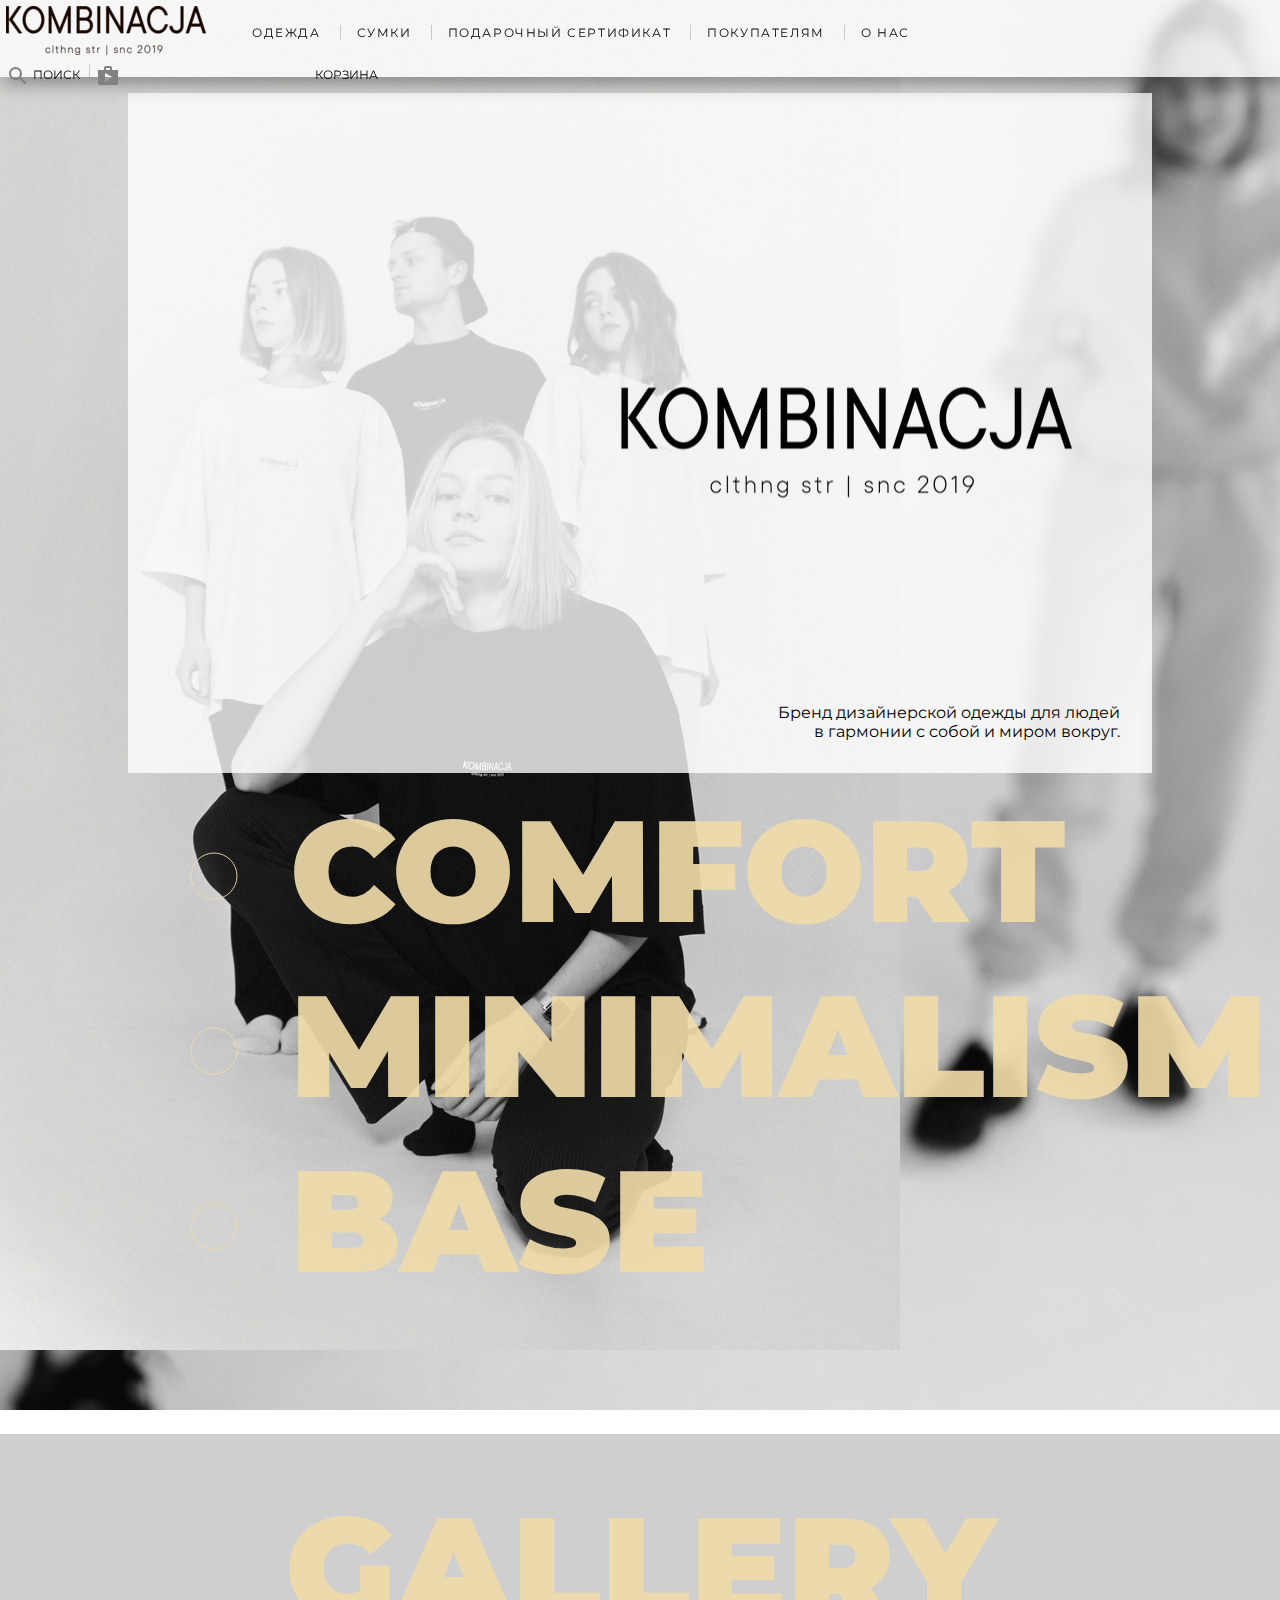
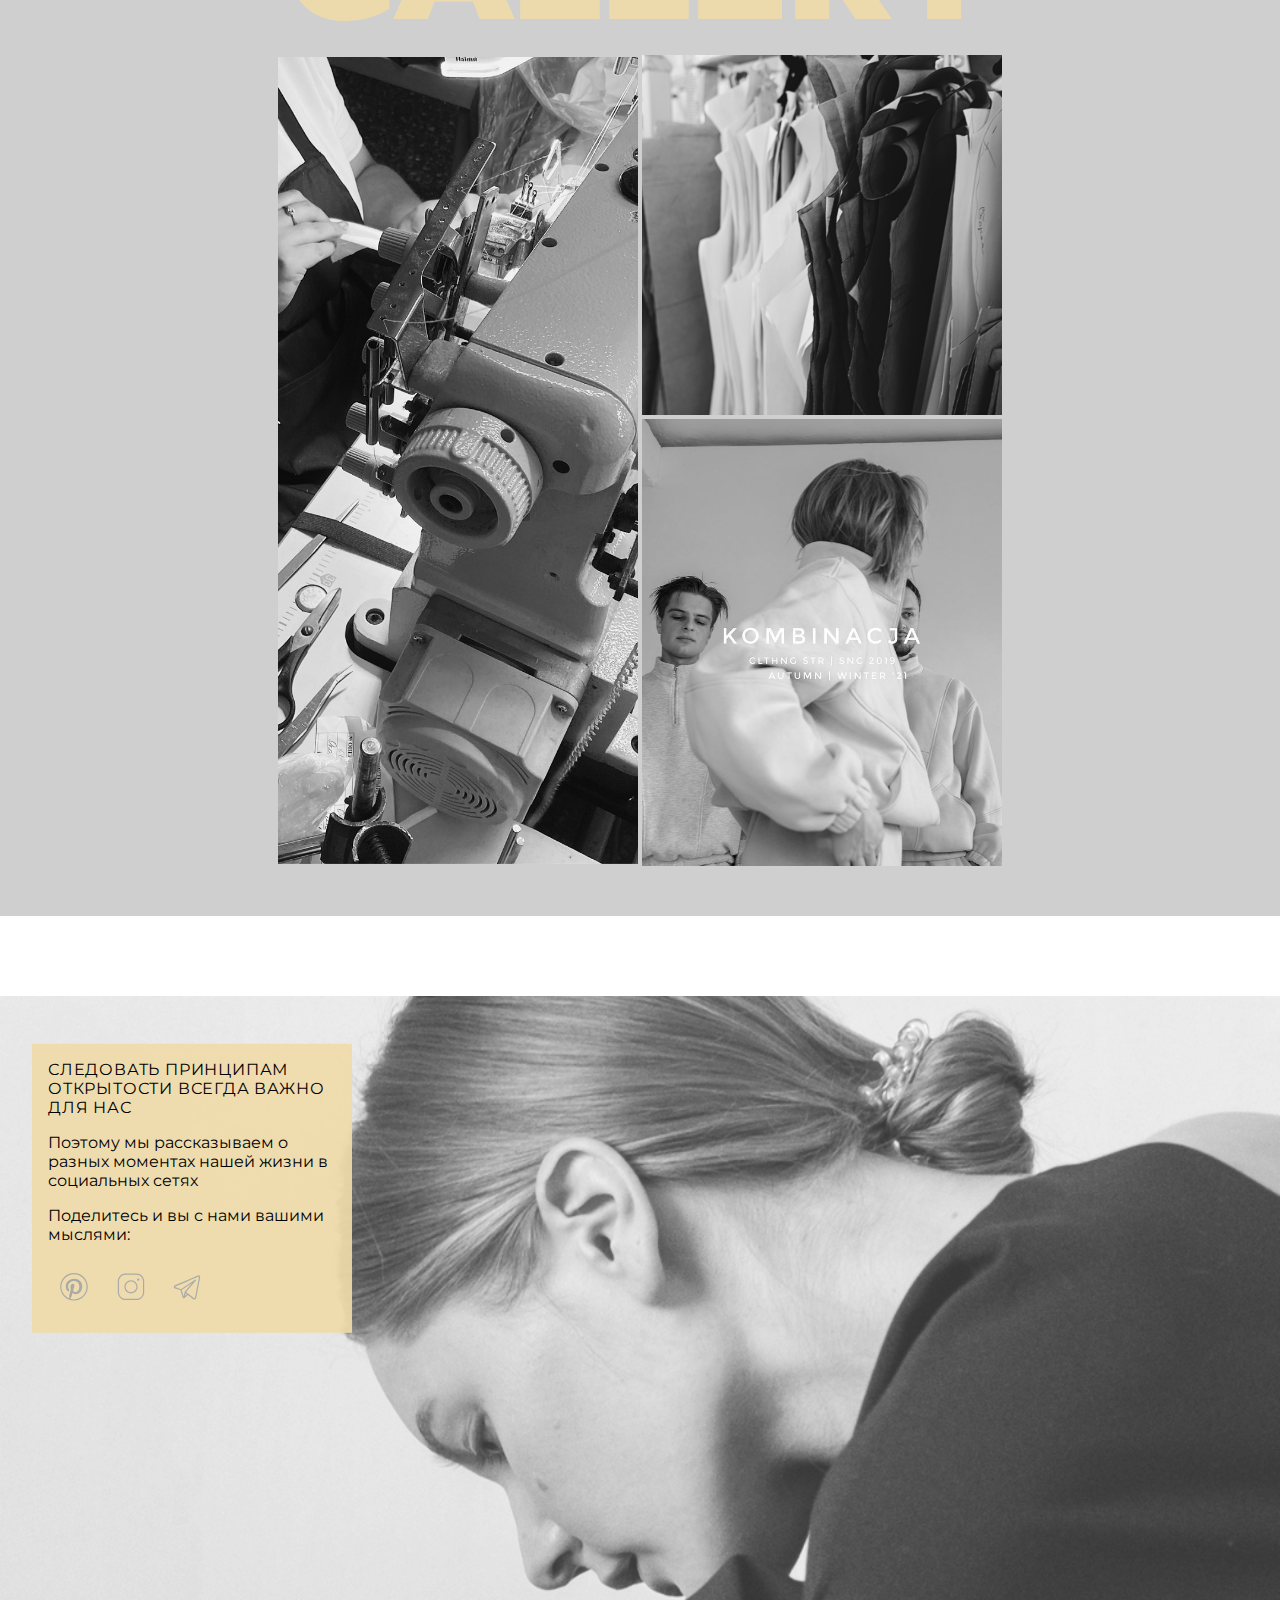
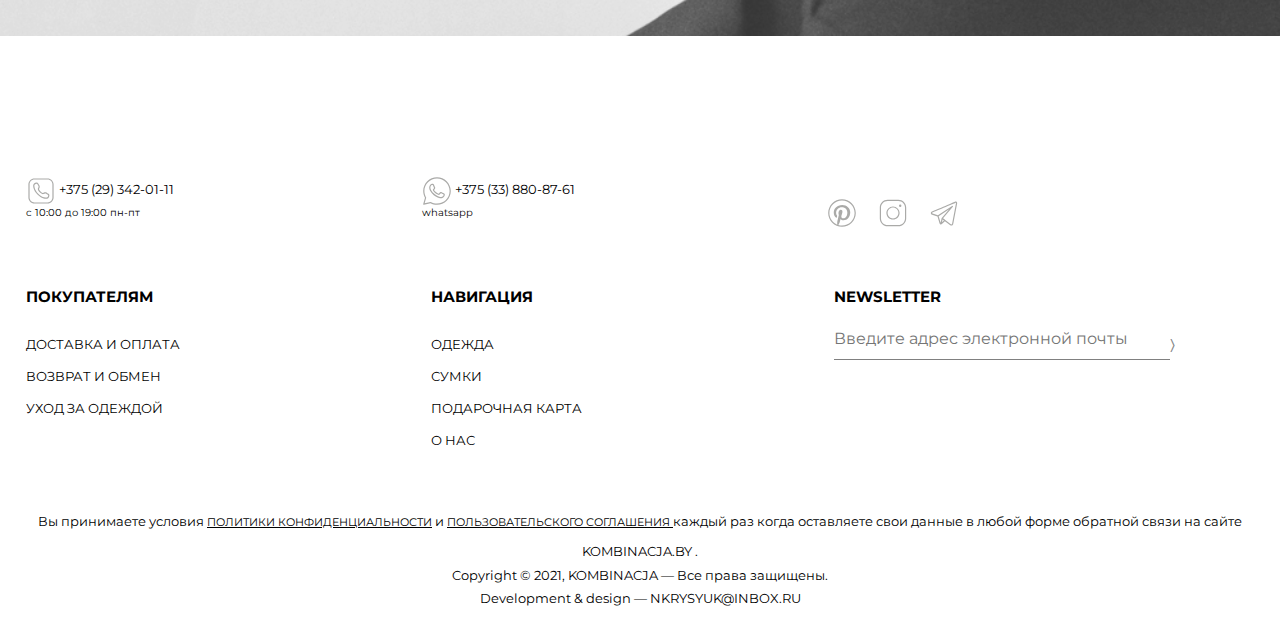
==== commit b8802e58: "change directory structure" ====
--- a/about.html
+++ b/about.html
@@ -4,8 +4,13 @@
 <head>
   <meta charset="UTF-8">
   <meta name="viewport" content="width=device-width, initial-scale=1">
+  <meta property="og:title" content="KOMBINACJA">
+  <meta property="og:site_name" content="kombinacja.by">
+  <meta property="og:url" content="index.html">
+  <meta property="og:description" content="Бренд дизайнерской одежды для людей в гармонии с собой и миром вокруг.">
+  <meta property="og:image" content="./images/for_open-graph.jpg">
   <title>KOMBINACJA</title>
-  <link rel="shortcut icon" href="favicon.ico">
+  <link rel="shortcut icon" href="./favicon/favicon.ico">
   <link rel="stylesheet" href="./css/shared.css">
   <link rel="stylesheet" href="./css/style_about.css">
   <link href="https://fonts.googleapis.com/icon?family=Material+Icons" rel="stylesheet">
@@ -21,9 +26,7 @@
   <div class="btn-toTop" id="toTop"></div>
   <div id="search" class="search">
     <a role="button" href="javascript:void(0)" class="btn-close" onclick="closeSearch()">×</a>
-    <div class="search-wrapper">
       <input class="search__input" type="search" placeholder="Введите поисковой запрос">
-    </div>
   </div>
   <div id="bag" class="bag">
     <a href="javascript:void(0)" class="btn-close" onclick="closeBag()">×</a>
@@ -42,13 +45,13 @@
           Избранное(0)
         </li>
       </ul>
-      <div id="my-bag" class="bag__content" id="defaultOpen">
-        <span class="content_weight-bold">Корзина пустая.</span> <br>Чтобы добавить в корзину
+      <div id="my-bag" class="bag__content">
+        <span class="bag__content-info">Корзина пустая.</span> <br>Чтобы добавить в корзину
         понравившийся товар, нажмите <br>
         «Добавить в корзину».
       </div>
       <div id="favorite" class="bag__content">
-        <span class="content_weight-bold">У вас еще нет сохраненных товаров!</span>
+        <span class="bag__content-info">У вас еще нет сохраненных товаров!</span>
         Проверьте, нет ли у вас товаров в корзине.
         Купите их, пока они не закончились!
       </div>
@@ -57,35 +60,35 @@
 
   <header class="main-header">
     <div class="logo">
-      <span class="material-icons"  onclick="openMobileMenu()">
+      <span class="material-icons" onclick="openMobileMenu()">
         menu
-        </span>
+      </span>
       <a href="index.html">
         <img src="./images/3_kombinacja_лого_черн.OULWl.png">
       </a>
     </div>
-    <section id="mobile-menu" class="main-header__mobile-menu">
+    <section class="main-header__mobile-menu" id="mobile-menu" >
       <a href="javascript:void(0)" class="btn-close" onclick="closeMobileMenu()">×</a>
       <nav class="mobile-menu_wrapper">
-            <ul class="mobile-menu-list">
-              <li><a href="javascript:void(0)" class="accordion">Одежда <span>+</span></a>
-                <ul class="mobile-submenu">
-                  <li><a href="clothes.html?type=t-shirt">Футболки/Лонгсливы</a></li>
-                  <li><a href="clothes.html?type=shirts">Рубашки</a></li>
-                  <li><a href="clothes.html?type=dress">Платья</a></li>
-                  <li><a href="clothes.html?type=costumes">Спортивные костюмы</a></li>
-                </ul>
-              </li>
-              <li ><a href="javascript:void(0)"class="accordion">Сумки<span>+</span></a>
-                <ul class="mobile-submenu">
-                  <li><a href="bags.html?type=shoppers">Шопперы</a></li>
-                  <li><a href="bags.html?type=waist_bags">Поясные</a></li>
-                </ul>
-              </li>
-              <li><a href="gift_card.html">Подарочная карта</a></li>
-              <li><a href="buyers.html">Покупателям</a></li>
-              <li><a href="about.html">О нас</a></li>
-            </ul>
+        <ul class="mobile-menu-list">
+          <li><a href="javascript:void(0)" class="accordion">Одежда <span>+</span></a>
+            <ul class="mobile-submenu">
+              <li><a href="clothes.html?type=t-shirt">Футболки/Лонгсливы</a></li>
+              <li><a href="clothes.html?type=shirts">Рубашки</a></li>
+              <li><a href="clothes.html?type=dress">Платья</a></li>
+              <li><a href="clothes.html?type=costumes">Костюмы</a></li>
+            </ul>
+          </li>
+          <li><a href="javascript:void(0)" class="accordion">Сумки<span>+</span></a>
+            <ul class="mobile-submenu">
+              <li><a href="bags.html?type=shoppers">Шопперы</a></li>
+              <li><a href="bags.html?type=waist_bags">Поясные</a></li>
+            </ul>
+          </li>
+          <li><a href="gift_card.html">Подарочная карта</a></li>
+          <li><a href="buyers.html">Покупателям</a></li>
+          <li><a href="about.html">О нас</a></li>
+        </ul>
       </nav>
     </section>
     <section class="main-header__menu">
@@ -96,7 +99,7 @@
               <li><a href="clothes.html?type=t-shirt">Футболки/Лонгсливы</a></li>
               <li><a href="clothes.html?type=shirts">Рубашки</a></li>
               <li><a href="clothes.html?type=dress">Платья</a></li>
-              <li><a href="clothes.html?type=costumes">Спортивные костюмы</a></li>
+              <li><a href="clothes.html?type=costumes">Костюмы</a></li>
             </ul>
             <div class="hidden-block__img-wrapper">
               <img src="./images/clothes.jpg">
@@ -118,7 +121,7 @@
             </div>
           </div>
         </li>
-        <li class="gift-card"><a href="gift_card.html">Подарочная карта</a></li>
+        <li class="gift-card"><a href="gift_card.html">Подарочный сертификат</a></li>
         <li class="buyers"><a href="buyers.html">Покупателям</a></li>
         <li class="about"><a href="about.html">О нас</a></li>
       </ul>
@@ -142,7 +145,7 @@
     </div>
   </header>
   <main class="main-about">
-    <div class="about-wrapper">
+    <section class="about-wrapper">
       <img src="./images/kombinacja_80S.jpg" alt="">
       <section class="content">
         <div class="content__logo">
@@ -154,7 +157,7 @@
           собой и миром вокруг.
         </div>
       </section>
-    </div>
+    </section>
     <section class="concept">
       <ul class="concept__list">
         <li class="concept__list-item">comfort</li>
@@ -196,12 +199,11 @@
     </section>
     <section class="social">
       <div class="social__background"></div>
-      <div class="social__content-wrapper">
+      <article class="social__content-wrapper">
         <div class="social__title">Следовать принципам открытости всегда важно для нас</div>
         <div class="social__text">Поэтому мы рассказываем о разных моментах нашей жизни в социальных сетях</div>
-
           <div class="social__text">Поделитесь и вы с нами вашими мыслями:</div>
-          <div class="social-icons__list">
+          <section class="social-icons__list">
             <ul>
               <li class="social-icons"><a href="https://www.instagram.com/kombinacja.by/">
                   <svg xmlns="http://www.w3.org/2000/svg" x="0px" y="0px" width="30" height="30" viewBox="0 0 50 50"
@@ -228,8 +230,8 @@
                   </svg>
                 </a></li>
             </ul>
-          </div>
-      </div>
+          </section>
+      </article>
 
     </section>
   </main>
@@ -331,12 +333,12 @@
 
   </footer>
   <script src="http://ajax.googleapis.com/ajax/libs/jquery/1.7.1/jquery.min.js"></script>
-  <script src="./jQuery/jquery-3.2.1.js"></script>
-  <script src="./gallery.js"></script>
-  <script src="./skroll.js"></script>
-  <script src="shared.js"></script>
-  <script src="clothes.js"></script>
-  <script src="mobile-menu.js"></script>
+  <!-- <script src="./jQuery/jquery-3.2.1.js"></script> -->
+  <script src="./scripts/gallery.js"></script>
+  <script src="./scripts/skroll.js"></script>
+  <script src="./scripts/shared.js"></script>
+  <script src="./scripts/clothes.js"></script>
+  <script src="./scripts/mobile-menu.js"></script>
 
 </body>
 
--- a/css/shared.css
+++ b/css/shared.css
@@ -1,14 +1,20 @@
 @import url(root_colors.css);
+
+:root {
+  --button-bg-color: var(--bluish-gray);
+  --material-icons-bg-color: var(--bluish-gray);
+}
 
 * {
   margin: 0;
   padding: 0;
+  -webkit-box-sizing: border-box;
   box-sizing: border-box;
   font-family: 'Montserrat', sans-serif;
 }
 
 body {
-  background: url(DSCF4626-2.JPG) center center no-repeat;
+  background: url(../images/DSCF4626-2.JPG) center center no-repeat;
   background-size: cover;
   background-attachment: fixed;
 }
@@ -22,159 +28,157 @@
   list-style: none;
 }
 
-/*____header___*/
-
+input:focus {
+  outline-style: none;
+}
+
+/*____main-header__menu___*/
 
 .main-header {
   display: flex;
   flex-flow: row wrap;
-  width: 100%;
-  height: 77px; 
   position: fixed;
   top: 0;
   left: 0;
-  background-color:var(--transparent-white);
+  width: 100%;
+  height: 77px;
+  background-color: var(--transparent-white);
   box-shadow: 7px 9px 13px -7px #00000024, 5px 5px 15px 5px rgba(0, 0, 0, 0.24);
   align-items: center;
   font-size: 0.75rem;
-  z-index: 10;
-}
-
+  z-index: 100;
+}
+
+.main-header__toolbar {
+  padding-right: 0.5em;
+}
+
+.logo {
+  margin: 0.5em;
+}
+
+.menu-list li>a {
+  margin: 0 1rem;
+  color: black;
+  letter-spacing: 0.1rem;
+}
+
+.menu-list li[class],
+.toolbar-list li {
+  display: inline-block;
+  overflow: hidden;
+  border-left: solid 1px var(--transparent-gray);
+  vertical-align: middle;
+  cursor: pointer;
+}
+
+.main-header__menu li:first-child,
+.main-header__toolbar li:first-child {
+  border-left: none;
+}
+
+.menu-list li:hover>a {
+  font-weight: bold;
+  text-decoration: underline;
+}
+
+.main-header__menu {
+  flex: 1 0 auto;
+  margin-left: 1.5rem;
+}
+
+.material-icons {
+  vertical-align: middle;
+  color: var(--material-icons-bg-color);
+  font-size: 1.5rem;
+}
+
+.icon_search,
+.icon_bag {
+  padding: 0 0.5em;
+  text-transform: uppercase;
+  font-size: 0.75rem;
+  cursor: pointer;
+}
+
+.header {
+  margin-bottom: 1.5em;
+  text-transform: uppercase;
+}
 
 /*___mobile-menu___*/
 
-.main-header__mobile-menu{
-   overflow-x: hidden;
-   padding-top: 60px;
+.main-header__mobile-menu {
+  overflow-x: hidden;
+  padding-top: 60px;
   height: 100%;
   width: 0;
-  position: fixed;  
+  position: fixed;
   top: 0;
   left: 0;
-  z-index: 20;
-
+  z-index: 200;
   background-color: var(--transparent-black);
-
+  -webkit-transition: 0.5s;
+  -o-transition: 0.5s;
   transition: 0.5s;
-  
-}
+}
+
+.btn-close {
+  position: absolute;
+  color: var(--button-bg-color);
+  font-size: 5rem;
+  -webkit-transition: all 0.3s ease-in;
+  -o-transition: all 0.3s ease-in;
+  transition: all 0.3s ease-in;
+}
+
 .main-header__mobile-menu .btn-close {
   position: absolute;
   top: 0;
   right: 0;
-  color: var(--button-bg-color);
-  font-size: 5rem;
   margin-left: 0.2rem;
-  
-  transition: all 0.5s;
-}
-
-.mobile-menu-list a{
+}
+
+.mobile-menu-list a {
   color: white;
 }
 
-.mobile-menu-list{
-
+.mobile-menu-list {
   width: 75%;
   margin: auto;
   font-size: 1.3rem;
 }
 
-.mobile-submenu{
+.mobile-submenu {
+  display: none;
+  overflow: hidden;
   margin: 1em;
-  display: none;
-  overflow: hidden; 
-}
-
-.mobile-submenu a{
+}
+
+.mobile-submenu a {
   border-left: 1px solid white;
   font-size: 0.8em;
 }
+
 .active, .accordion:hover {
-  text-decoration:underline; 
-}
-
-.main-header__toolbar {
-  padding-right: 0.5em;
-}
-
-.logo {
-  margin: 0.5em;
-}
-
-.menu-list li>a {
-  
-  margin: 0 1rem;
-  color: black;
-  letter-spacing: 0.1rem;
-}
-
-.menu-list li[class],
-.toolbar-list li {
-  display: inline-block;
-  overflow: hidden;
-  border-left: solid 1px var(--transparent-gray);
-  vertical-align: middle;
-  cursor: pointer;
-}
-
-.main-header__menu li:first-child,
-.main-header__toolbar li:first-child {
-  border-left: none;
-}
-
-.menu-list  li:hover>a {
-  font-weight: bold; 
   text-decoration: underline;
 }
 
-.main-header__menu {
-  flex: 1 0 auto;
-  margin-left: 1.5rem;
-}
-
-.material-icons {
-  vertical-align: middle;
-  color: var(--material-icons-bg-color);
-  font-size: 1.5rem;
-}
-
-.icon_search,
-.icon_bag {
-  padding:0 0.5em;
-  text-transform: uppercase;
-  font-size: 0.75rem;
-  cursor: pointer;
-}
-
-.main-header__toolbar ul li a {
-  margin-left: 0;
-  font-size: 0.7rem;
-}
-
-.header {
-  margin-bottom: 1.5em;
-  text-transform: uppercase;
-}
-
 /*________footer______*/
+
 .footer svg {
   vertical-align: middle;
 }
 
-.social-icons a {
+.social-icons {
+  display: inline-block;
   margin: 0.7em;
 }
 
-.social-icons {
-  display: inline-block;
-}
-
 .footer__contacts-list>* {
   display: inline-block;
   width: 32%;
 }
-
 
 .footer-wrapper a {
   color: black;
@@ -182,16 +186,12 @@
   line-height: 2.5em;
 }
 
-.footer-wrapper li {
-  list-style-type: none;
-}
-
 .footer-wrapper {
   display: flex;
   flex-flow: row wrap;
-  background-color: var( --transparent-white);
+  background-color: var(--transparent-white);
+  font-size: 0.8em;
   z-index: 10;
-  font-size: 0.8em;
 }
 
 .footer-wrapper>* {
@@ -199,8 +199,8 @@
   padding: 2em;
 }
 
-.footer__consumer, 
-.footer__navigation, 
+.footer__consumer,
+.footer__navigation,
 .footer__newsletter {
   flex: 1 auto;
 }
@@ -211,8 +211,8 @@
 }
 
 .politica {
-  padding-bottom: 0.3em;
-  color:gray;
+  padding-bottom: 0.3rem;
+  color: gray;
   font-size: 0.7rem;
   text-align: center;
   text-decoration: underline;
@@ -225,47 +225,41 @@
 }
 
 .newsletter__input {
+  width: 80%;
   padding-bottom: 0.7em;
-  width: 80%;
   border-width: 0 0 1px;
   border-color: gray;
   background-color: inherit;
   font-size: 1rem;
 }
 
-input:focus {
-  outline-style: none;
-}
-
 .newsletter__btn {
-  display: inline-block;
   position: absolute;
+  display: inline-block;
 }
 
 .arrow-right::before {
   content: "\232A";
   font-size: 1.2em;
-  color: gray;
-}
-
-
-/*____menu_clothes*/
+  color: var(--button-bg-color);
+}
+
+/*____menu_clothes____*/
 
 .hidden-block {
   position: absolute;
+  visibility: hidden;
+  transition: opacity 0.8s ease;
   opacity: 0;
-  visibility: hidden;
-  transition:opacity 0.8s ease ;
-}
-
-.menu-list__item:hover .hidden-block  {
+}
+
+.menu-list__item:hover .hidden-block {
   width: 100%;
   height: max-content;
   padding: 2em 0 1em 2em;
   visibility: visible;
   background-color: var(--transparent-yellow);
   opacity: 1;
-
 }
 
 .hidden-block__submenu {
@@ -273,7 +267,7 @@
   vertical-align: top;
 }
 
-.hidden-block__submenu > * {
+.hidden-block__submenu>* {
   margin: 0.5em;
   padding: 0.5em;
   border: none;
@@ -282,175 +276,146 @@
 
 .hidden-block__img-wrapper {
   display: inline-block;
-}
+  width: 45%;
+}
+
+.hidden-block__img-wrapper>* {
+  width: 32%;
+}
+
 /*search*/
 
+.search {
+  position: fixed;
+  top: 0;
+  left: 0;
+  height: 0%;
+  width: 100%;
+  overflow-y: hidden;
+  background-color: var(--transparent-black);
+  -webkit-transition: 0.5s;
+  -o-transition: 0.5s;
+  transition: 0.5s;
+  z-index: 200;
+}
+
 .search__input {
+  position: relative;
+  top: 25%;
+  left: 50%;
+  width: 50%;
   padding-bottom: 0.7em;
-  width: 80%;
   border-width: 0 0 1px;
   color: white;
   border-color: gray;
   background-color: inherit;
   font-size: 1.5rem;
-}
-
-.search {
-  height: 0%;
-  width: 100%;
-  position: fixed;
-  z-index: 5;
-  top: 0;
-  left: 0;
-  background-color: var( --transparent-black);
-  overflow-y: hidden;
-  transition: 0.5s;
-}
-
-.search-wrapper {
-  position: relative;
-  top: 25%;
-  width: 100%;
-  text-align: center;
-}
-
-.search a {
-  padding: 8px;
-  text-decoration: none;
-  font-size: 36px;
-  color: #818181;
-  display: block;
-  transition: 0.3s;
-}
-
-.search a:hover, .search a:focus {
-  color: white;
-}
-
-.search .btn-close {
-  position: absolute;
-  top: 50px;
-  right: 45px;
-  font-size: 6em;
-}
-
-@media screen and (max-height: 450px) {
-  .search {
-    overflow-y: auto;
-  }
-
-  .search a {
-    font-size: 20px
-  }
-
-  .search .btn-close {
-    font-size: 40px;
-    top: 15px;
-    right: 35px;
-  }
-}
-
-
-
-/*____bag_block___*/
-
-
-.bag-wrapper{
-  text-align: center;
-}
-.bag {
-  height: 100%;
-  width: 0;
-  position: fixed;
-  z-index: 20;
-  top: 0;
-  right: 0;
-  background-color: var(--transparent-black);
-  overflow-x: hidden;
-  transition: 0.5s;
-  padding-top: 60px;
-}
-
-
-.bag .btn-close {
-  position: absolute;
-  top: 0;
-  left: 0;
-  font-size: 5em;
-  margin-left: 0.2rem;
-  color: var( --button-bg-color);
-  transition: all 0.5s;
-}
-.bag .btn-close:hover {
-  color: white
-}
-
-@media screen and (max-height: 450px) {
-  .bag {
-    padding-top: 15px;
-  }
-
-  .bag a {
-    font-size: 18px;
-  }
-}
-
-
-.bag__tablinks {
-  display: inline-block;
-  text-decoration: none;
-  /* text-transform: uppercase; */
-  font-size: 1rem;
-  /* margin: 0 1rem; */
-  color: white;
-  letter-spacing: 0.04rem;
-  line-height: 3em;
-  cursor: pointer;
-  padding: 0.8em;
-}
-
-.bag__tablinks.active_bag {
-  /* text-decoration: underline; */
-  border-bottom: 0.016em solid white;
-}
-
-.bag__content {
-  color: white;
-  display: none;
-  text-align: center;
-  width: 200px;
-  margin: 6em auto;
-}
-
-
-.content_weight-bold{
-  display: block;
-  font-weight: bold;
-  font-size: 1.2em;
-  margin-bottom: 1em;
-}
-
-/*____progress_bar*/
-.progress-bar {
-  height: 0.3em;
-  background: gray;
-  width: 0%;
-}
-
-
-/*skroll*/
-
-.btn-toTop::after {
-  color: gray;
-  position: absolute;
-  content: '↑';
-  font-size: 2rem;
-  top: 50%;
-  left: 50%;
   -webkit-transform: translate(-50%, -50%);
   -ms-transform: translate(-50%, -50%);
   transform: translate(-50%, -50%);
-
+}
+
+.search .btn-close {
+  top: 3rem;
+  right: 2rem;
+}
+
+.search-resalt{
+  position: relative;
+  top: 25%;
+  left: 25%;
+  width: 30%;
+}
+
+.search-resalt__list a {
+color: white;
+text-transform: capitalize;
+}
+
+.search .header {
+  color: white; 
+}
+
+/*____bag_block___*/
+
+.bag-wrapper {
+  text-align: center;
+}
+
+.bag {
+  position: fixed;
+  right: 0;
+  top: 0;
+  width: 0;
+  height: 100%;
+  overflow-x: hidden;
+  padding-top: 60px;
+  background-color: var(--transparent-black);
+  -webkit-transition: 0.5s;
+  -o-transition: 0.5s;
+  transition: 0.5s;
+  z-index: 200;
+}
+
+.bag .btn-close {
+  top: 0;
+  left: 0;
+  margin-left: 0.2rem;
+}
+
+.btn-close:hover {
+  color: white
+}
+
+.bag__tablinks {
+  display: inline-block;
+  padding: 0.8em;
+  color: white;
+  font-size: 1rem;
+  line-height: 3em;
+  letter-spacing: 0.04rem;
+  cursor: pointer;
+}
+
+.bag__tablinks.active_bag {
+  border-bottom: 0.016em solid white;
+}
+
+.bag__content {
+  display: none;
+  margin: 6em auto;
+  width: 12rem;
+  color: white;
+  text-align: center;
+}
+
+.bag__content-info {
+  display: block;
+  margin-bottom: 1em;
+  font-weight: bold;
+  font-size: 1.2em;
+}
+
+/*____progress_bar*/
+
+.progress-bar {
+  width: 0%;
+  height: 0.3em;
+  background: gray;
+}
+
+/*skroll*/
+
+.btn-toTop::after {
+  position: absolute;
+  top: 50%;
+  left: 50%;
+  content: '↑';
+  color: gray;
+  font-size: 2rem;
+  -webkit-transform: translate(-50%, -50%);
+  -ms-transform: translate(-50%, -50%);
+  transform: translate(-50%, -50%);
 }
 
 .btn-toTop {
@@ -465,71 +430,89 @@
   cursor: pointer;
   display: none;
   font-family: monospace;
-  z-index: 9;
-}
-
-.main-header__progress-bar{
+  z-index: 90;
+}
+
+.main-header__progress-bar {
   flex: 1 100%;
 }
+
 .logo span {
   display: none;
 }
 
-@media screen and (max-width : 1100px) {
+@media screen and (max-width : 1200px) {
   .material-icons-title {
     display: none;
   }
+
   .main-header {
-    font-size: 0.65rem;
-  }
-  .menu-list li>a{
+    font-size: 0.7rem;
+  }
+
+  .menu-list li>a {
     margin: 0 0.5rem;
   }
+
   .logo img {
     width: 90%;
   }
+
   .main-header__menu {
     margin: 0;
   }
 }
-@media screen and (max-width : 820px) {
- .menu-list {
-   display: none;
-   margin-top: 4em;
- }
- .logo {
-   display: flex;
- }
- .logo img {
-  width: 70%;
-  position: relative;
+
+@media screen and (max-width : 930px) {
+  .menu-list {
+    display: none;
+    margin-top: 4em;
+  }
+
+  .logo {
+    display: flex;
+  }
+
+  .logo img {
+    position: relative;
+    width: 70%;
     bottom: -11px;
     margin-left: 0.5rem;
-}
-.logo span {
-  font-size: 3rem;
-  display: inline-block;
-}
-.btn-toTop{
-  height: 4em;
-  width: 4em;
-  border-radius: 50%;
-  bottom: 2em;
-  right: 1em;
-}
-
+  }
+
+  .logo span {
+    font-size: 3rem;
+    display: inline-block;
+    cursor: pointer;
+  }
+
+  .btn-toTop {
+    bottom: 2em;
+    right: 1em;
+    height: 4em;
+    width: 4em;
+    border-radius: 50%;
+  }
+
+  .search__input {
+    width: 70%;
+    font-size: 1.2rem;
+  }
 }
 
 @media screen and (max-width : 576px) {
-  .footer-wrapper>* {
+  .footer-wrapper > * {
     text-align: center;
   }
+
   .footer__contacts-list {
     line-height: 2em;
   }
+
   .footer__contacts-list>* {
     display: block;
     width: 100%;
   }
 }
 
+
--- a/css/style_about.css
+++ b/css/style_about.css
@@ -1,28 +1,32 @@
 @import url(root_colors.css);
 
-.about-wrapper{
+:root {
+  --overlay-bg-color: var(--tin);
+}
+
+.about-wrapper {
   position: relative;
 }
 
-.main-about{
+.main-about {
   overflow-x: hidden;
 }
 
 .content {
+  position: absolute;
+  top: 32%;
+  left: 50%;
   width: 80%;
   height: 680px;
-  position: absolute;
-  top: 32%;
-  left: 50%;
-  transform: translate(-50%, -50%);
-  background-color: var( --transparent-white);
+  background-color: var(--transparent-white);
+  transform: translate(-50%, -50%);
 }
 
 .content__logo {
-  width: max-content;
   position: absolute;
   top: 50%;
   left: 70%;
+  width: max-content;
   transform: translate(-50%, -50%);
   transition: box-shadow 0.5s ease-in-out;
 }
@@ -36,29 +40,19 @@
   text-align: end;
 }
 
-.content__logo:hover {
-  box-shadow: 1px 2px 90px 6px rgba(0, 0, 0, 0.247);
-}
-
-
-
 .concept__list-item {
   list-style: circle;
-  color: var( --transparent-yellow);
+  color: var(--transparent-yellow);
   text-transform: uppercase;
   font-size: 9rem;
   font-weight: 900;
 }
 
-
 .concept {
   position: absolute;
-  right: 2%;
-  top: 80%;
-
-}
-
-
+  right: 1%;
+  top: 87%;
+}
 
 .img-container {
   margin-left: 3em;
@@ -70,33 +64,29 @@
   margin-bottom: 3em;
 }
 
-
-
-
-
 /*gallary*/
 
 .gallery__title {
-  color: var( --transparent-yellow);
+  margin-right: 4rem;
+  color: var(--transparent-yellow);
   text-transform: uppercase;
   font-size: 9em;
   font-weight: 900;
-  margin-right: 4rem;
 }
 
 
 .gallery {
+  margin: 5em 0;
+  padding: 2.9em 0;
   background-color: var(--transparent-gray);
   text-align: center;
-  margin: 5em 0;
-  padding: 2.9em 0;
 }
 
 .image-container {
   position: relative;
 }
 
-.gallery>* {
+.gallery > * {
   display: inline-block;
   vertical-align: middle;
 }
@@ -108,7 +98,6 @@
 
 .image_size {
   height: 807px;
-
 }
 
 .image-container:after {
@@ -118,7 +107,7 @@
   right: 0;
   bottom: 0;
   left: 0;
-  background: var( --transparent-yellow);
+  background: var(--transparent-yellow);
   opacity: 0;
   -webkit-transition: all 450ms ease-out;
   -o-transition: all 450ms ease-out;
@@ -130,14 +119,13 @@
   opacity: 0.6;
 }
 
-
 .zoom {
   position: absolute;
   top: 50%;
   left: 50%;
+  transform: translate(-50%, -50%);
   -webkit-transform: translate(-50%, -50%);
   -ms-transform: translate(-50%, -50%);
-  transform: translate(-50%, -50%);
 }
 
 
@@ -146,38 +134,40 @@
 }
 
 .hover-buttons {
-  position: absolute;
+  display: none;
+  position: absolute;
+  margin: auto;
   top: 0;
   bottom: 0;
   left: 0;
   right: 0;
-  margin: auto;
+}
+
+.image-container:hover .hover-buttons {
+  display: block;
+  z-index: 20;
+}
+
+
+/*overlay*/
+
+.overlay {
   display: none;
-}
-
-.image-container:hover .hover-buttons {
-  display: block;
-  z-index: 20;
-}
-
-
-/*overlay*/
-.overlay {
   position: fixed;
   top: 0;
   right: 0;
   bottom: 0;
   left: 0;
   background: var(--overlay-bg-color);
+}
+
+.overlay.active {
+  display: block;
+  z-index: 10;
+}
+
+.open-img {
   display: none;
-}
-
-.overlay.active {
-  display: block;
-  z-index: 10;
-}
-
-.open-img {
   position: fixed;
   width: 100%;
   max-width: 1170px;
@@ -191,22 +181,25 @@
   -ms-transform: translate(-50%, -50%);
   transform: translate(-50%, -50%);
   box-shadow: 0 3px 10px rgba(255, 255, 255, 0.8);
-  display: none;
   z-index: 11;
 }
+
 .open-img.active {
   display: block;
   width: max-content;
-  height: 70%;
+  height: 70vh;
   margin: 60px 0;
 }
+
 .full-image {
   height: 100%;
   display: none;
 }
+
 .full-image.active {
   display: block;
 }
+
 .close {
   position: absolute;
   top: -20px;
@@ -217,30 +210,26 @@
   background: var(--transparent-black);
   color: white;
 }
+
 .close:after {
+  display: inline-block;
   position: absolute;
   content: '×';
   top: 50%;
   left: 50%;
+  font-size: 4rem;
+  vertical-align: middle;
   -webkit-transform: translate(-50%, -50%);
   -ms-transform: translate(-50%, -50%);
   transform: translate(-50%, -50%);
-  display: inline-block;
-  font-size: 4rem;
-  vertical-align: middle;
-}
+}
+
 .close:hover {
   cursor: pointer;
 }
 
-/*overlay*/
-
-
-
-
 .social__background {
-  min-height: 660px;
-  max-height: 800px;
+  height: 40rem;
   background: url(../images/DSCF4604__1.jpg) top center no-repeat;
   background-size: cover;
   opacity: 0.8;
@@ -251,14 +240,14 @@
   margin-bottom: 7em;
 }
 
-.social__content-wrapper{
+.social__content-wrapper {
   position: absolute;
   top: 30%;
   left: 15%;
-  transform: translate(-50%, -50%);
+  padding: 1em;
   max-width: 25%;
   background-color: var(--transparent-yellow);
-  padding: 1em;
+  transform: translate(-50%, -50%);
 }
 
 .social__title {
@@ -274,55 +263,66 @@
 @media screen and (max-width : 1490px) {
   .gallery__title {
     display: block;
-    margin-right:0;
-  }
-}
-
-@media screen and (max-width : 1120px){
+    margin-right: 0;
+  }
+}
+
+@media screen and (max-width : 1120px) {
+
   .concept__list-item,
   .gallery__title {
     font-size: 7em;
   }
+
   .content__logo {
     left: 50%;
 
   }
+
   .content {
     background-color: var(--transparent-white);
   }
+
   .content__text {
     width: 100%;
-   text-align: center;
+    text-align: center;
     font-weight: bold;
     margin-bottom: 7rem;
   }
-  .social__content-wrapper{
+
+  .social__content-wrapper {
+    top: 50%;
+    left: 50%;
     width: 100%;
     max-width: 100%;
     text-align: center;
-    top: 50%;
-    left: 50%;
-  }
-}
-
-@media screen and (max-width : 900px){
+  }
+
+  .about-wrapper>img {
+    width: 100%;
+    object-fit: cover;
+  }
+}
+
+@media screen and (max-width : 900px) {
+  .concept {
+    top: 79%;
+  }
+
   .concept__list-item,
   .gallery__title {
     font-size: 11vw;
   }
-  .about-wrapper>img {
-    height: 874px;
-  }
-  .concept { 
-    right: 9%;
-    top: 70%;
-}
-}
-
-@media screen and (max-width : 700px){
- .content__logo img {
-    width: 70%;
+}
+
+@media screen and (max-width : 700px) {
+  .content__logo img {
     position: relative;
     left: 17%;
- }
+    width: 70%;
+  }
+
+  .concept {
+    display: none;
+  }
 }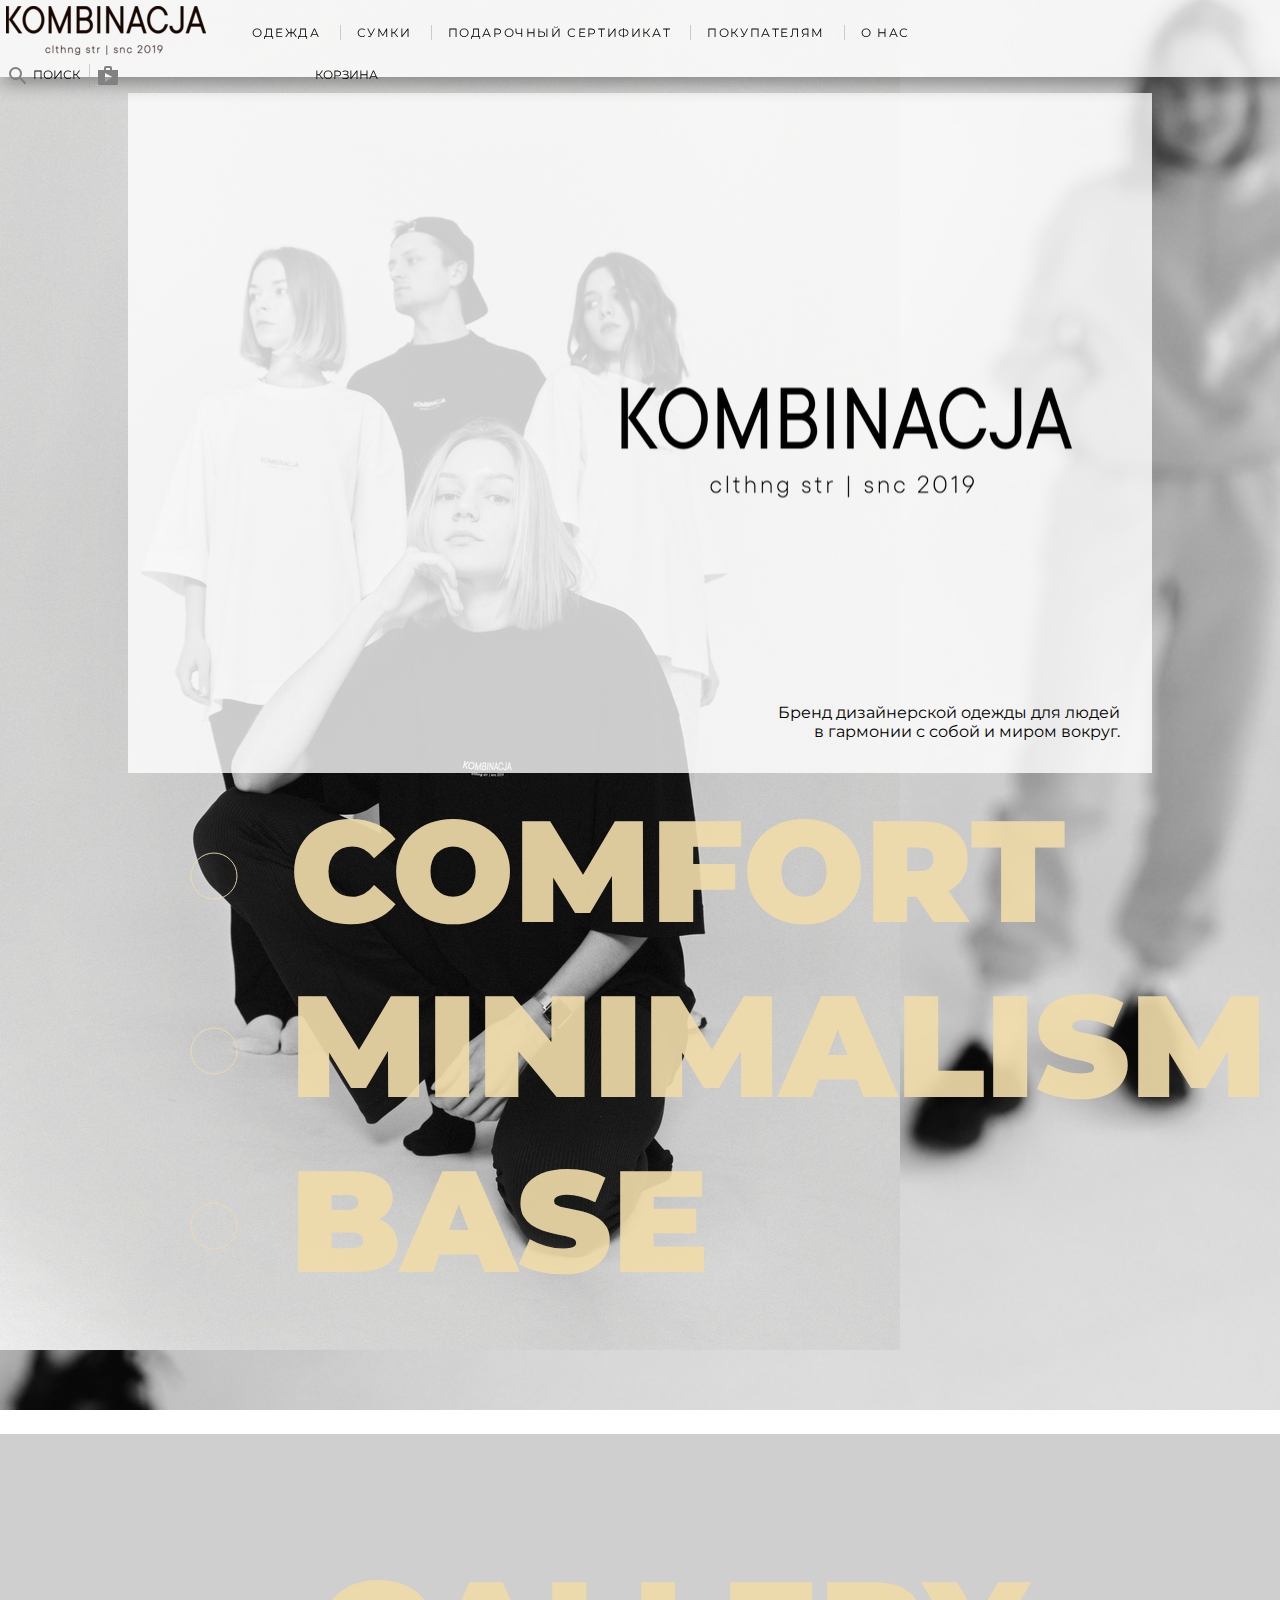
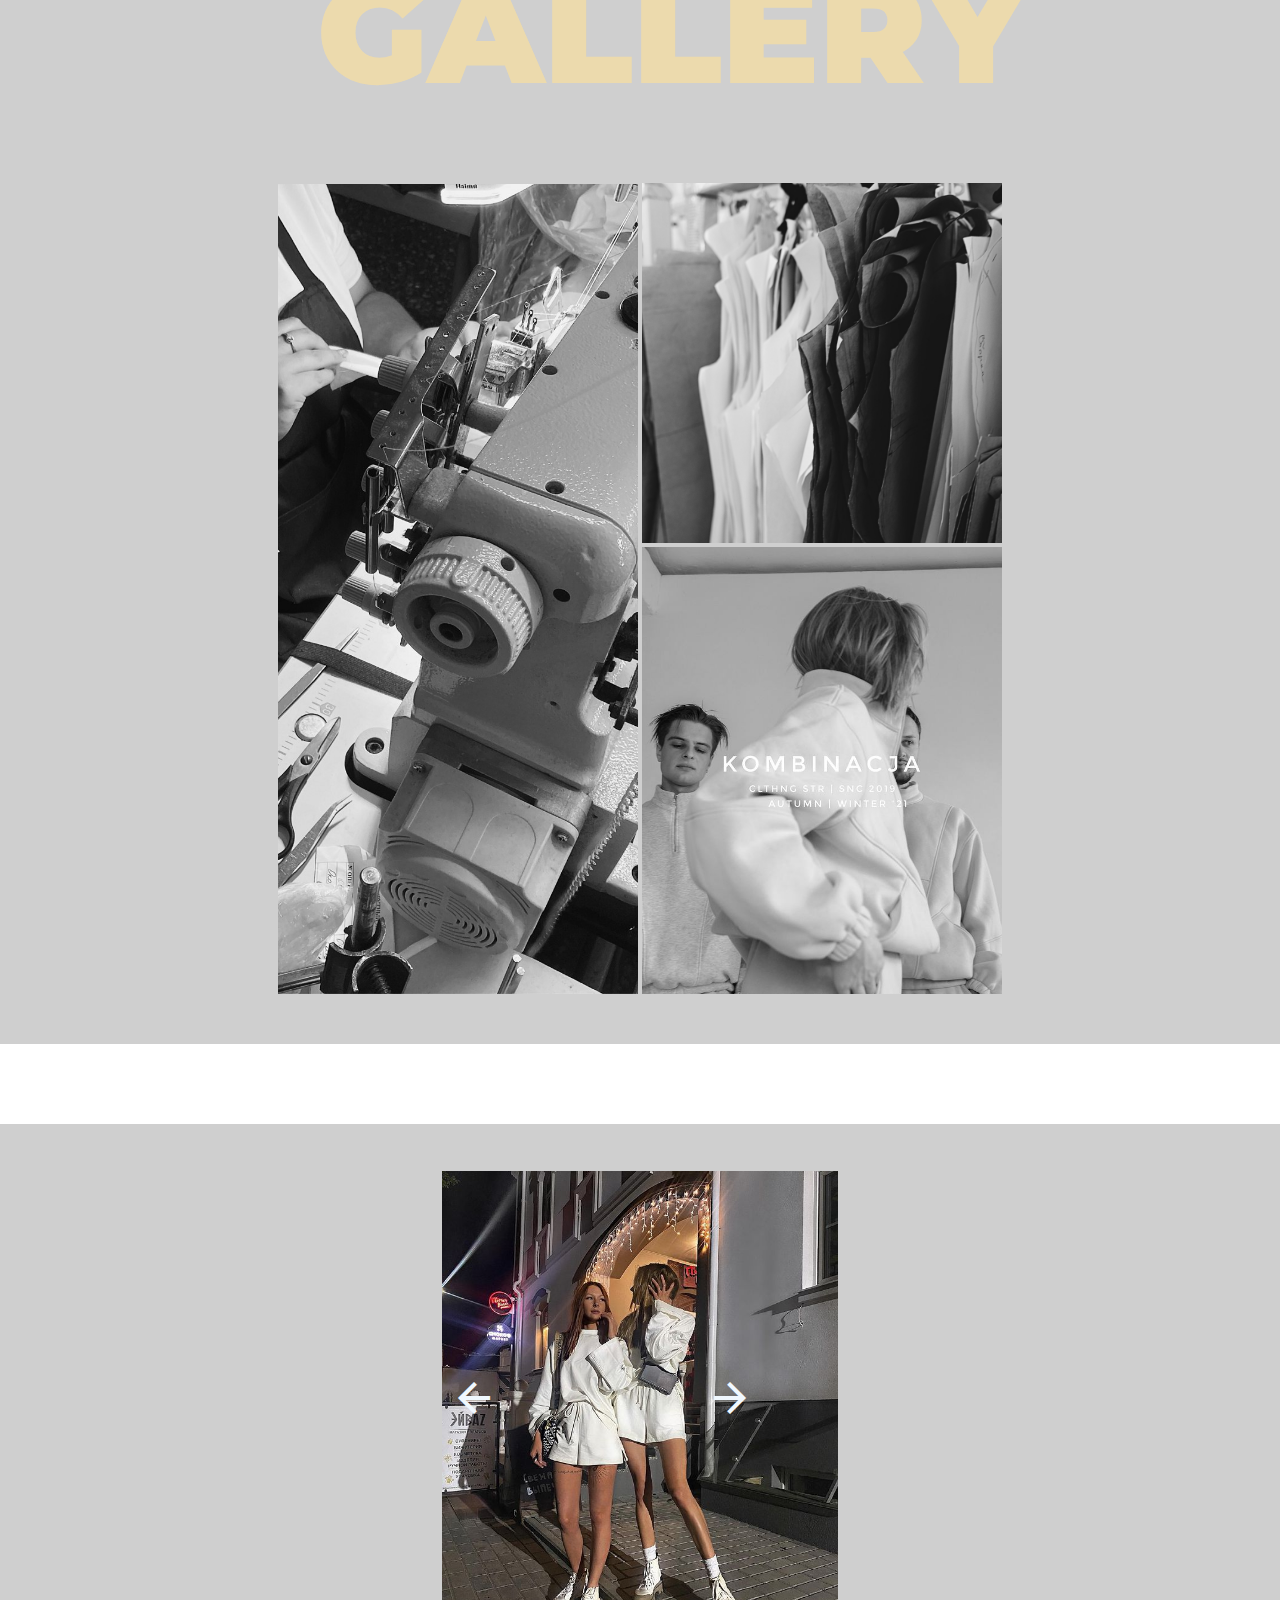
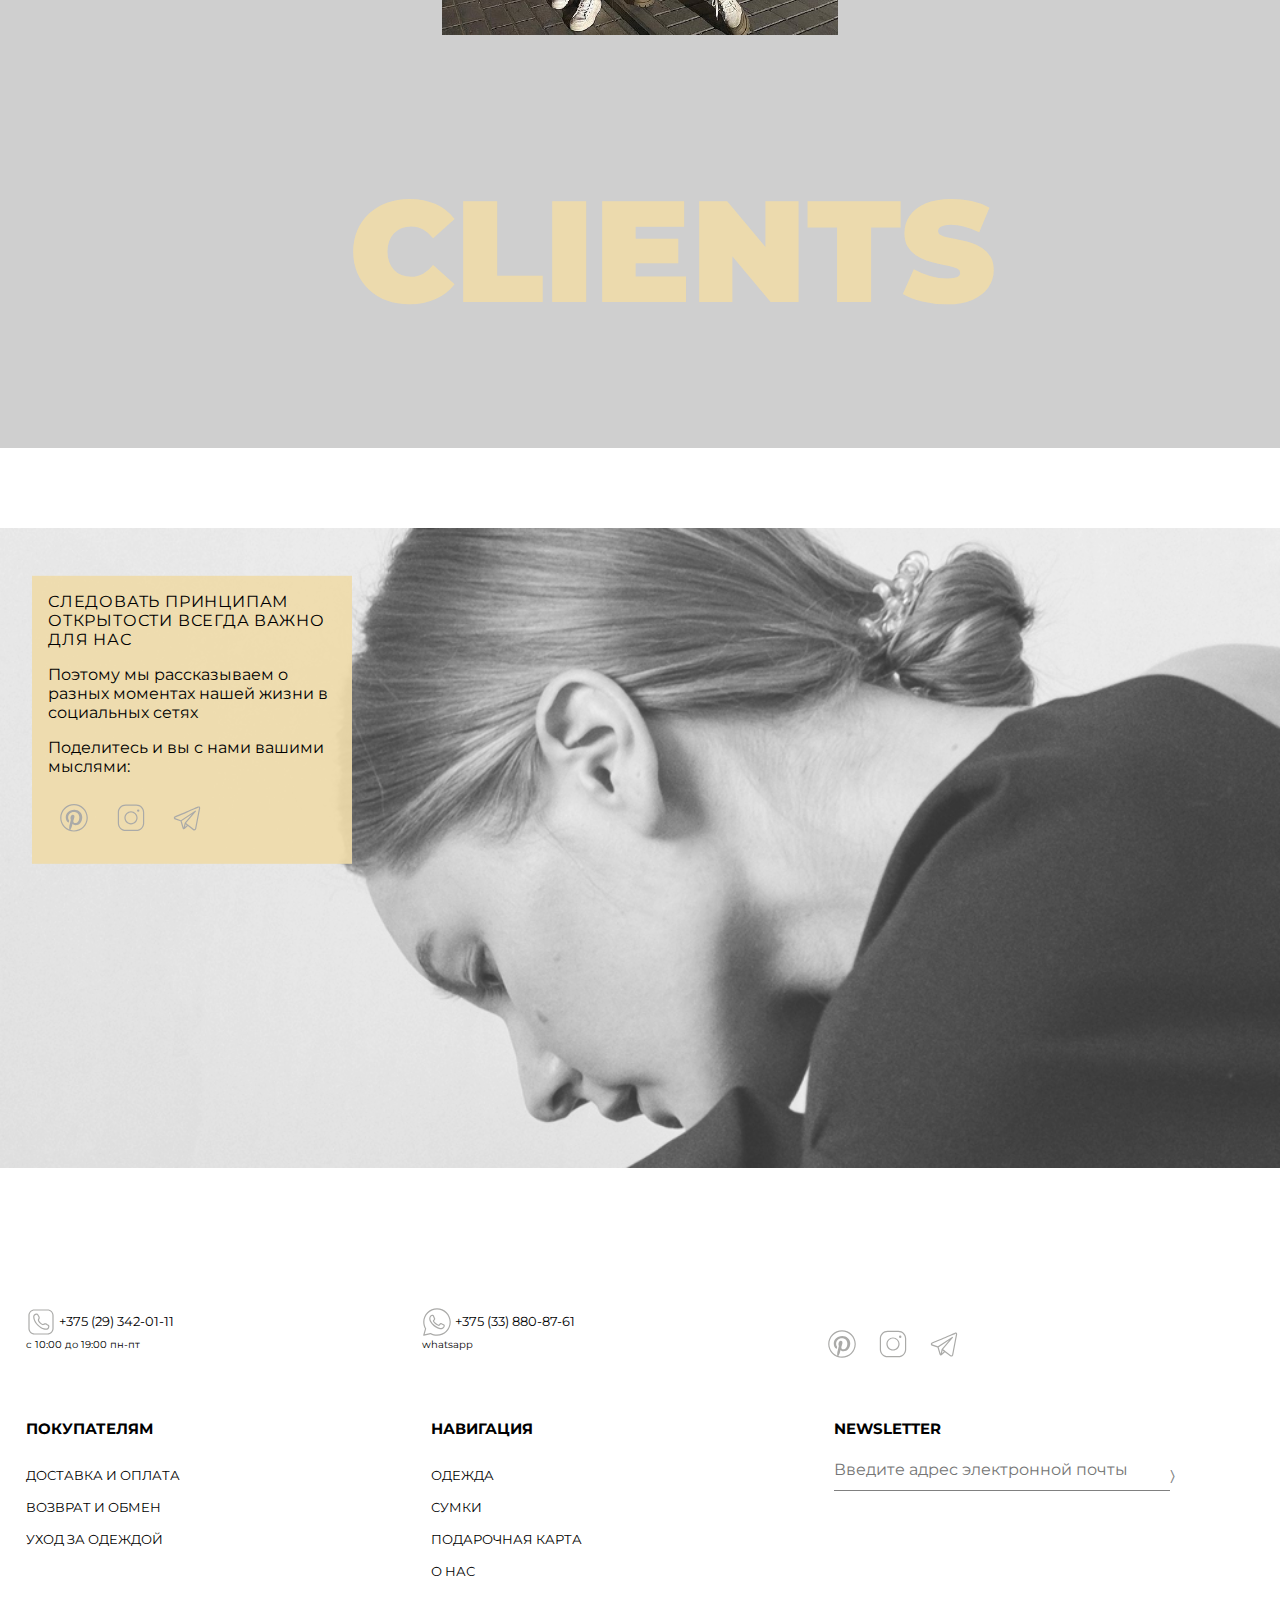
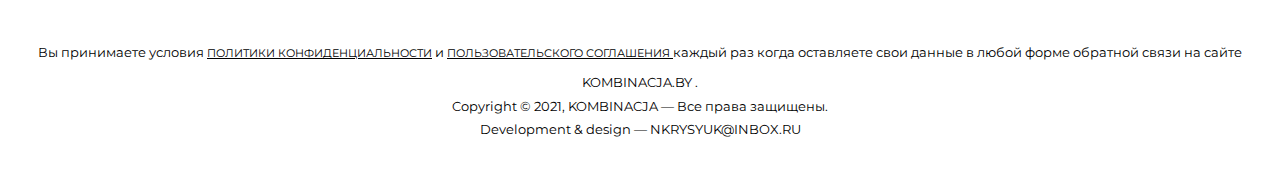
==== commit c44e1da9: "add manifest.json" ====
--- a/about.html
+++ b/about.html
@@ -4,11 +4,14 @@
 <head>
   <meta charset="UTF-8">
   <meta name="viewport" content="width=device-width, initial-scale=1">
+  <meta property="og:type" content="website">
   <meta property="og:title" content="KOMBINACJA">
   <meta property="og:site_name" content="kombinacja.by">
-  <meta property="og:url" content="index.html">
-  <meta property="og:description" content="Бренд дизайнерской одежды для людей в гармонии с собой и миром вокруг.">
+  <meta property="og:url" content="about.html">
+  <meta property="og:description" content="О бренде KOMBINACJA.">
   <meta property="og:image" content="./images/for_open-graph.jpg">
+  <meta property="og:image:width" content="968">
+  <meta property="og:image:height" content="504">
   <title>KOMBINACJA</title>
   <link rel="shortcut icon" href="./favicon/favicon.ico">
   <link rel="stylesheet" href="./css/shared.css">
@@ -23,13 +26,20 @@
 </head>
 
 <body>
-  <div class="btn-toTop" id="toTop"></div>
-  <div id="search" class="search">
+  <div role="button" class="btn-toTop" id="toTop"></div>
+  <section role="search" id="search" class="search">
     <a role="button" href="javascript:void(0)" class="btn-close" onclick="closeSearch()">×</a>
       <input class="search__input" type="search" placeholder="Введите поисковой запрос">
-  </div>
-  <div id="bag" class="bag">
-    <a href="javascript:void(0)" class="btn-close" onclick="closeBag()">×</a>
+     <div class="search-resalt"><h3 class="header">Часто ищут:</h3>
+      <ul class="search-resalt__list">
+        <li><a href="clothes.html?type=t-shirt">Футболки/Лонгсливы</a></li>
+        <li><a href="clothes.html?type=shirts">Рубашки</a></li>
+        <li><a href="clothes.html?type=dress">Платья</a></li>
+        <li><a href="clothes.html?type=costumes">Костюмы</a></li>
+      </ul></div> 
+  </section>
+  <section id="bag" class="bag">
+    <a role="button" href="javascript:void(0)" class="btn-close" onclick="closeBag()">×</a>
     <div class="bag-wrapper">
       <ul>
         <li class="bag__tablinks" onclick="openContentBag(event, 'my-bag')">
@@ -56,22 +66,21 @@
         Купите их, пока они не закончились!
       </div>
     </div>
-  </div>
-
+  </section>
   <header class="main-header">
-    <div class="logo">
-      <span class="material-icons" onclick="openMobileMenu()">
+    <section role="banner" class="logo">
+      <span role="button" class="material-icons" onclick="openMobileMenu()">
         menu
       </span>
       <a href="index.html">
-        <img src="./images/3_kombinacja_лого_черн.OULWl.png">
+        <img src="./images/3_kombinacja_лого_черн.OULWl.png" alt="KOMBINACJA" title="KOMBINACJA">
       </a>
-    </div>
-    <section class="main-header__mobile-menu" id="mobile-menu" >
+    </section>
+    <section role="navigation" class="main-header__mobile-menu" id="mobile-menu" >
       <a href="javascript:void(0)" class="btn-close" onclick="closeMobileMenu()">×</a>
       <nav class="mobile-menu_wrapper">
-        <ul class="mobile-menu-list">
-          <li><a href="javascript:void(0)" class="accordion">Одежда <span>+</span></a>
+        <ul class="mobile-menu-list" role="tree">
+          <li><a href="javascript:void(0)" class="accordion" role="treeitem">Одежда <span>+</span></a>
             <ul class="mobile-submenu">
               <li><a href="clothes.html?type=t-shirt">Футболки/Лонгсливы</a></li>
               <li><a href="clothes.html?type=shirts">Рубашки</a></li>
@@ -79,21 +88,21 @@
               <li><a href="clothes.html?type=costumes">Костюмы</a></li>
             </ul>
           </li>
-          <li><a href="javascript:void(0)" class="accordion">Сумки<span>+</span></a>
+          <li><a href="javascript:void(0)" class="accordion"  role="treeitem">Сумки<span>+</span></a>
             <ul class="mobile-submenu">
               <li><a href="bags.html?type=shoppers">Шопперы</a></li>
               <li><a href="bags.html?type=waist_bags">Поясные</a></li>
             </ul>
           </li>
-          <li><a href="gift_card.html">Подарочная карта</a></li>
-          <li><a href="buyers.html">Покупателям</a></li>
-          <li><a href="about.html">О нас</a></li>
+          <li><a href="gift_card.html" target="_blank">Подарочная карта</a></li>
+          <li><a href="buyers.html" target="_blank">Покупателям</a></li>
+          <li><a href="about.html" target="_blank">О нас</a></li>
         </ul>
       </nav>
     </section>
-    <section class="main-header__menu">
-      <ul class="menu-list">
-        <li class="clothes menu-list__item"><a href="clothes.html?type=t-shirt">Одежда</a>
+    <section role="navigation" class="main-header__menu">
+      <ul class="menu-list" role="tree">
+        <li class="clothes menu-list__item"><a href="clothes.html?type=t-shirt" role="treeitem">Одежда</a>
           <div class="hidden-block">
             <ul class="hidden-block__submenu">
               <li><a href="clothes.html?type=t-shirt">Футболки/Лонгсливы</a></li>
@@ -102,28 +111,28 @@
               <li><a href="clothes.html?type=costumes">Костюмы</a></li>
             </ul>
             <div class="hidden-block__img-wrapper">
-              <img src="./images/clothes.jpg">
-              <img src="./images/clothes1.JPG">
-              <img src="./images/clothes2.jpg">
+              <img src="./images/clothes.jpg" alt="Футболка">
+              <img src="./images/clothes1.JPG" alt="Костюм">
+              <img src="./images/clothes2.jpg" alt="Костюм">
             </div>
           </div>
         </li>
-        <li class="bags menu-list__item"><a href="bags.html?type=shoppers">Сумки</a>
+        <li class="bags menu-list__item"><a href="bags.html?type=shoppers" role="treeitem">Сумки</a>
           <div class="hidden-block">
             <ul class="hidden-block__submenu">
               <li><a href="bags.html?type=shoppers">Шопперы</a></li>
               <li><a href="bags.html?type=waist_bags">Поясные</a></li>
             </ul>
             <div class="hidden-block__img-wrapper">
-              <img src="./images/bag.jpg">
-              <img src="./images/bag1.jpg">
-              <img src="./images/bag2.jpg">
-            </div>
+              <img src="./images/bag.jpg"  alt="Сумка">
+              <img src="./images/bag1.jpg" alt="Сумка">
+              <img src="./images/bag2.jpg" alt="Сумка">
+            </div> 
           </div>
         </li>
-        <li class="gift-card"><a href="gift_card.html">Подарочный сертификат</a></li>
-        <li class="buyers"><a href="buyers.html">Покупателям</a></li>
-        <li class="about"><a href="about.html">О нас</a></li>
+        <li class="gift-card"><a href="gift_card.html" target="_blank">Подарочный сертификат</a></li>
+        <li class="buyers"><a href="buyers.html" target="_blank">Покупателям</a></li>
+        <li class="about"><a href="about.html" target="_blank">О нас</a></li>
       </ul>
     </section>
 
@@ -144,14 +153,14 @@
       </div>
     </div>
   </header>
-  <main class="main-about">
+  <main class="main-about" role="main">
     <section class="about-wrapper">
-      <img src="./images/kombinacja_80S.jpg" alt="">
+      <img src="./images/kombinacja_80S.jpg" alt="Команда KOMBINACJA" title="Команда KOMBINACJA">
       <section class="content">
         <div class="content__logo">
-          <img src="./images/KOMBINACJA-лого-черн-без-фона_500.png" alt="">
+          <img src="./images/KOMBINACJA-лого-черн-без-фона_500.png" alt="Логотип KOMBINACJA" title="Логотип KOMBINACJA">
         </div>
-        <div class="content__text">
+        <div class="content__text" role="note">
           Бренд дизайнерской
           одежды для людей в гармонии с
           собой и миром вокруг.
@@ -172,20 +181,20 @@
       <figure class="image-container">
         <img class="preview image_size" src="./images/gallery-1.jpg" alt="Изображение1" title="Изображение1">
         <div class="hover-buttons">
-          <a class="zoom" href="#img-1"></a>
+          <a role="button" class="zoom" href="#img-1"></a>
         </div>
       </figure>
       <div>
         <figure class="image-container">
           <img class="preview" src="./images/gallery-2.jpg" alt="Изображение2" title="Изображение2">
           <div class="hover-buttons">
-            <a class="zoom" href="#img-2"></a>
+            <a role="button" class="zoom" href="#img-2"></a>
           </div>
         </figure>
         <figure class="image-container">
           <img class="preview" src="./images/gallery-3.jpg" alt="Изображение3" title="Изображение3">
           <div class="hover-buttons">
-            <a class="zoom" href="#img-3"></a>
+            <a role="button" class="zoom" href="#img-3"></a>
           </div>
         </figure>
       </div>
@@ -197,9 +206,40 @@
         <span class="close"></span>
       </div>
     </section>
+
+   <section class="gallery">
+    <div class="clients">
+      <div class="clients__image-container" id="imgs">
+        <img
+          src="./images/clients/clients1.jpg"
+          alt="first-image" />
+        <img
+          src="./images/clients/clients2.jpg"
+          alt="second-image" />
+        <img
+          src="./images/clients/clients3.jpg"
+          alt="third-image" />
+        <img
+          src="./images/clients/clients4.jpg"
+          alt="fourth-image" />
+      </div>
+      <div class="buttons-container">
+        <a role="button" id="left" class="btn-clients"><span class="material-icons">
+            arrow_back_ios
+          </span></a>
+        <a role="button" id="right" class="btn-clients"><span class="material-icons">
+            arrow_forward_ios
+          </span></a>
+      </div>
+    </div>
+    <div class=" gallery__title">
+      clients
+    </div>
+   </section>
+
     <section class="social">
       <div class="social__background"></div>
-      <article class="social__content-wrapper">
+      <article class="social__content-wrapper" role="note">
         <div class="social__title">Следовать принципам открытости всегда важно для нас</div>
         <div class="social__text">Поэтому мы рассказываем о разных моментах нашей жизни в социальных сетях</div>
           <div class="social__text">Поделитесь и вы с нами вашими мыслями:</div>
@@ -323,7 +363,7 @@
           каждый раз когда оставляете свои данные
           в любой форме обратной связи на сайте <a href="index.html">kombinacja.by</a> .
         </p>
-        <p>
+        <p role="contentinfo">
           Copyright © 2021, KOMBINACJA — Все права защищены.<br>
           Development & design —
           <a href="mailto:nkrysyuk@inbox.ru">nkrysyuk@inbox.ru</a>
@@ -339,6 +379,7 @@
   <script src="./scripts/shared.js"></script>
   <script src="./scripts/clothes.js"></script>
   <script src="./scripts/mobile-menu.js"></script>
+  <script src="./scripts/clients.js"></script>
 
 </body>
 
--- a/css/shared.css
+++ b/css/shared.css
@@ -17,6 +17,7 @@
   background: url(../images/DSCF4626-2.JPG) center center no-repeat;
   background-size: cover;
   background-attachment: fixed;
+  overflow-x: hidden;
 }
 
 a {
--- a/css/style_about.css
+++ b/css/style_about.css
@@ -54,11 +54,6 @@
   top: 87%;
 }
 
-.img-container {
-  margin-left: 3em;
-  cursor: zoom-in;
-}
-
 .img_display_block {
   display: block;
   margin-bottom: 3em;
@@ -67,7 +62,7 @@
 /*gallary*/
 
 .gallery__title {
-  margin-right: 4rem;
+  margin: 4rem;
   color: var(--transparent-yellow);
   text-transform: uppercase;
   font-size: 9em;
@@ -92,12 +87,12 @@
 }
 
 .preview {
-  max-width: 360px;
+  max-width: 22.5rem;
   object-fit: cover;
 }
 
 .image_size {
-  height: 807px;
+  height: 50.6rem;
 }
 
 .image-container:after {
@@ -147,7 +142,6 @@
   display: block;
   z-index: 20;
 }
-
 
 /*overlay*/
 
@@ -228,6 +222,46 @@
   cursor: pointer;
 }
 
+/*__clients___*/
+
+.clients__image-container img {
+  width: 100%;
+  object-fit: cover;
+}
+
+.btn-clients .material-icons {
+  font-size: 3rem;
+  color: aliceblue;
+}
+
+.clients {
+  width: 31%;
+  overflow: hidden;
+}
+
+.clients__image-container {
+display: flex;
+transform: translateX(0);
+transition: transform 0.5s ease-in-out;
+}
+
+.buttons-container {
+  display: flex;
+  justify-content: space-between;
+  position: relative;
+  width: 100%;
+  top: -21vw;
+}
+
+.btn-clients {
+  padding: 0.5rem;
+  cursor: pointer;
+}
+
+.btn-clients:hover {
+  opacity: 0.9;
+}
+
 .social__background {
   height: 40rem;
   background: url(../images/DSCF4604__1.jpg) top center no-repeat;
@@ -272,11 +306,11 @@
   .concept__list-item,
   .gallery__title {
     font-size: 7em;
+    margin: auto;
   }
 
   .content__logo {
     left: 50%;
-
   }
 
   .content {
@@ -325,4 +359,10 @@
   .concept {
     display: none;
   }
-}+ 
+  .clients{
+    width: 100%;
+  }
+}
+
+
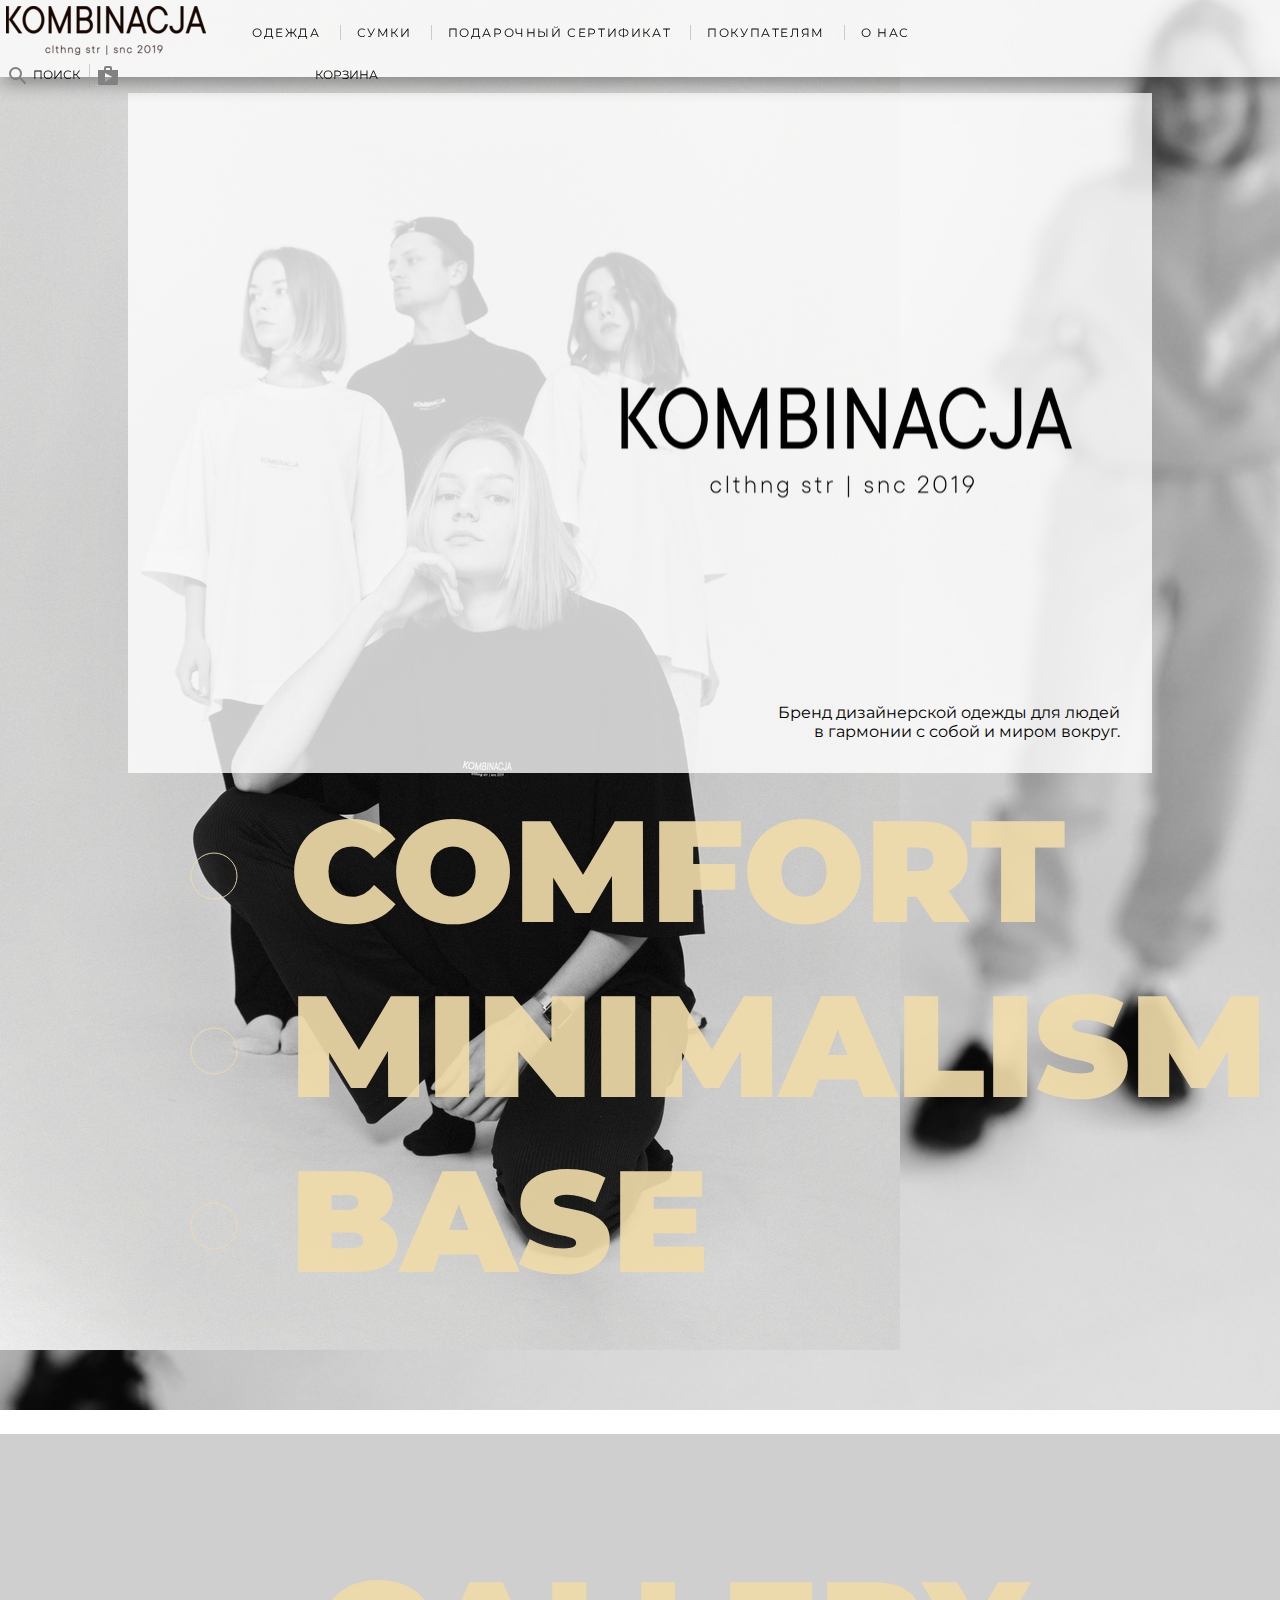
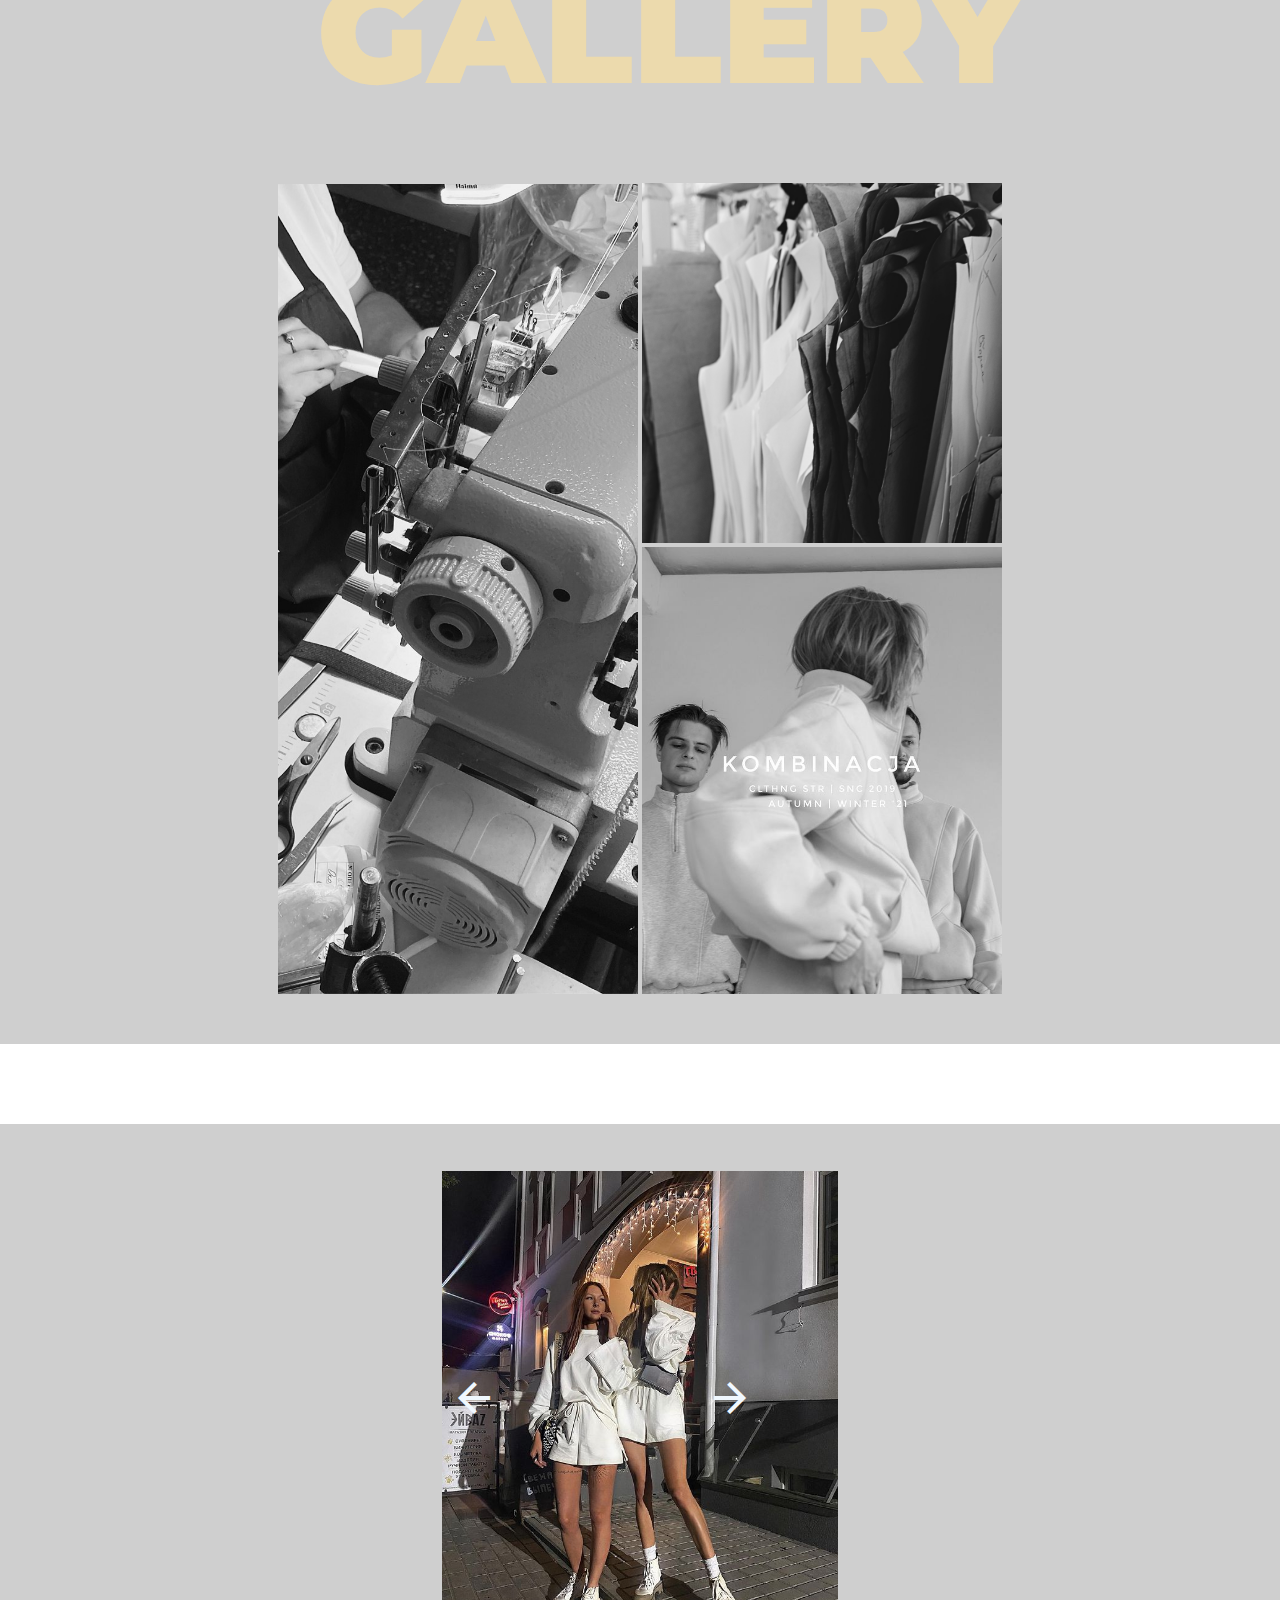
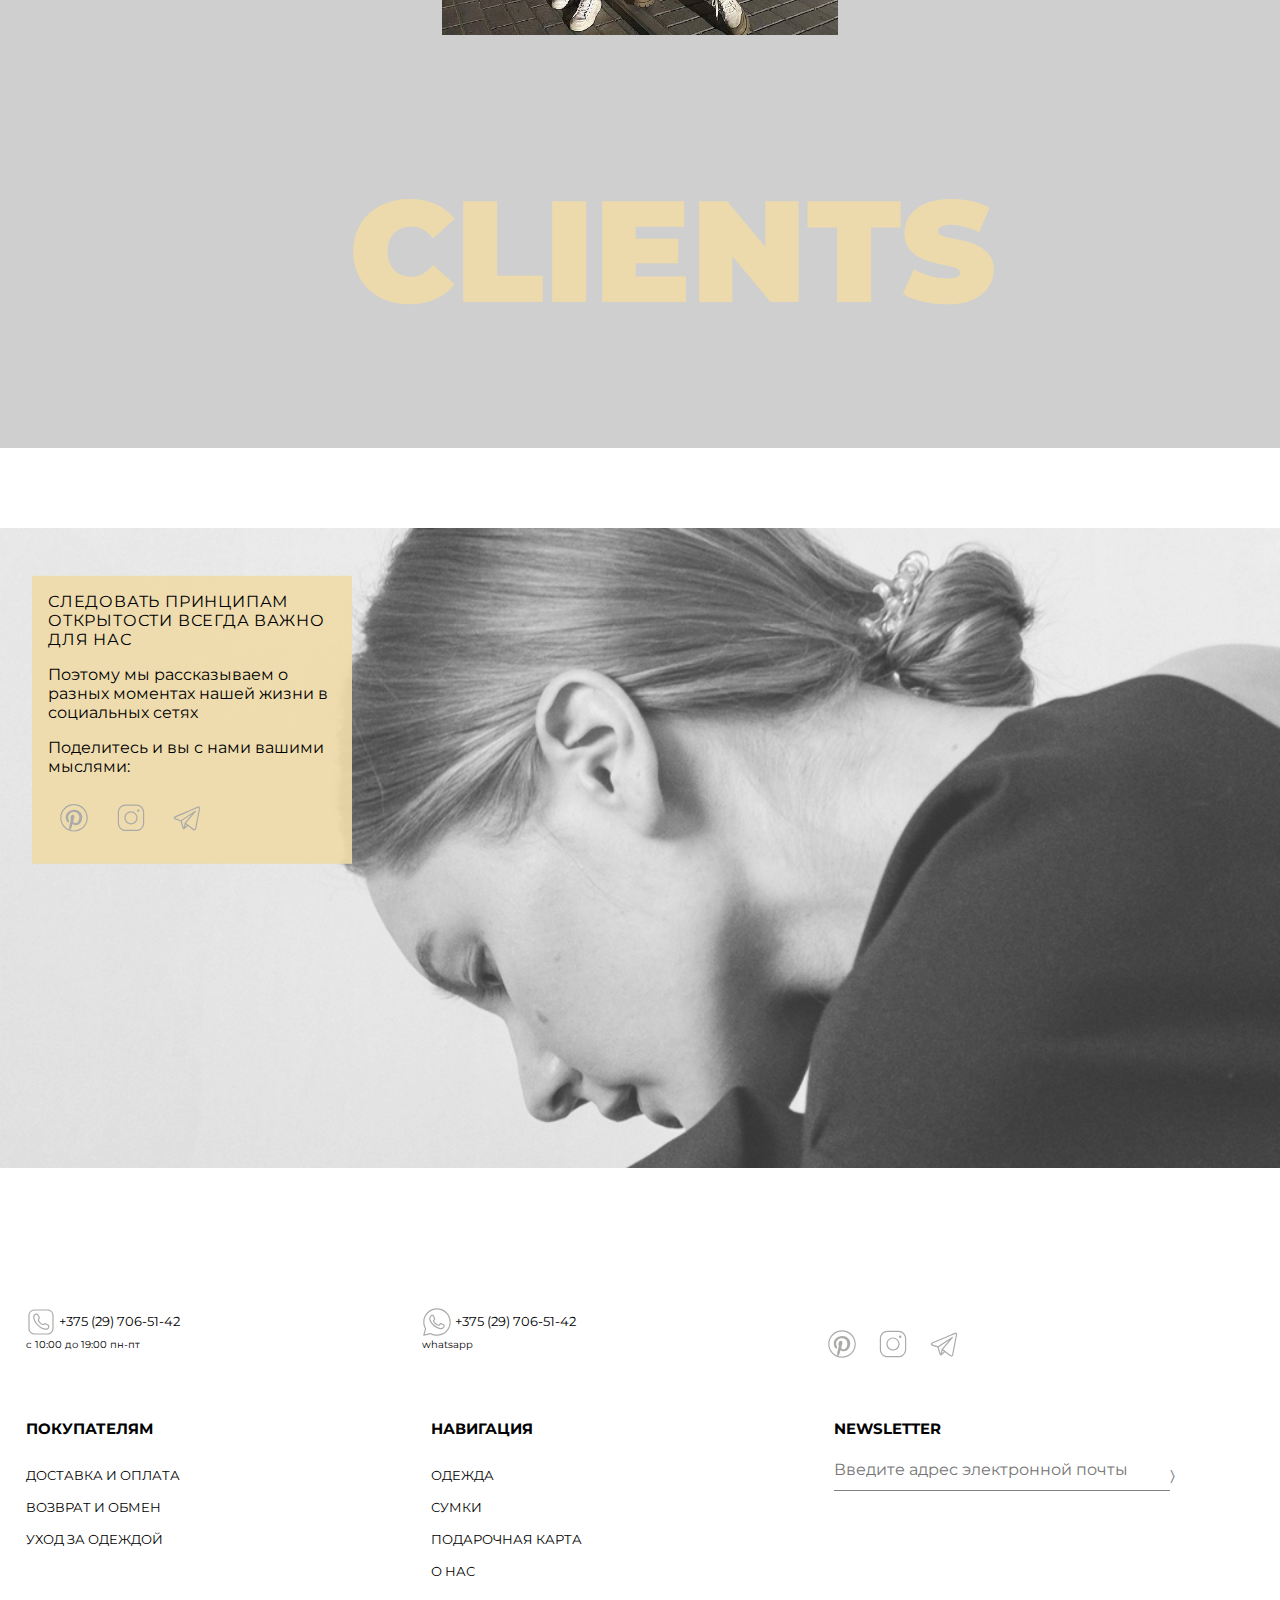
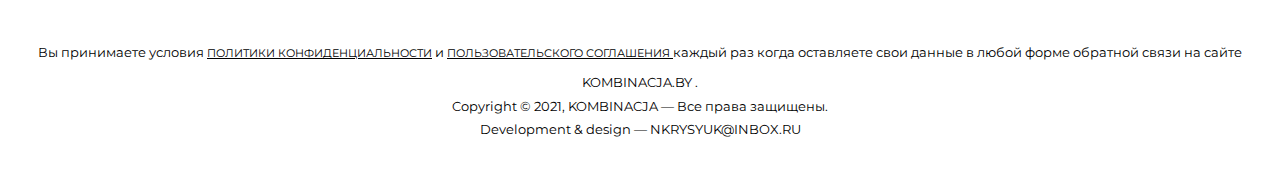
==== commit ef2c8fcb: "link changes" ====
--- a/about.html
+++ b/about.html
@@ -29,14 +29,16 @@
   <div role="button" class="btn-toTop" id="toTop"></div>
   <section role="search" id="search" class="search">
     <a role="button" href="javascript:void(0)" class="btn-close" onclick="closeSearch()">×</a>
-      <input class="search__input" type="search" placeholder="Введите поисковой запрос">
-     <div class="search-resalt"><h3 class="header">Часто ищут:</h3>
+    <input class="search__input" type="search" placeholder="Введите поисковой запрос">
+    <div class="search-resalt">
+      <h3 class="header">Часто ищут:</h3>
       <ul class="search-resalt__list">
         <li><a href="clothes.html?type=t-shirt">Футболки/Лонгсливы</a></li>
         <li><a href="clothes.html?type=shirts">Рубашки</a></li>
         <li><a href="clothes.html?type=dress">Платья</a></li>
         <li><a href="clothes.html?type=costumes">Костюмы</a></li>
-      </ul></div> 
+      </ul>
+    </div>
   </section>
   <section id="bag" class="bag">
     <a role="button" href="javascript:void(0)" class="btn-close" onclick="closeBag()">×</a>
@@ -76,7 +78,7 @@
         <img src="./images/3_kombinacja_лого_черн.OULWl.png" alt="KOMBINACJA" title="KOMBINACJA">
       </a>
     </section>
-    <section role="navigation" class="main-header__mobile-menu" id="mobile-menu" >
+    <section role="navigation" class="main-header__mobile-menu" id="mobile-menu">
       <a href="javascript:void(0)" class="btn-close" onclick="closeMobileMenu()">×</a>
       <nav class="mobile-menu_wrapper">
         <ul class="mobile-menu-list" role="tree">
@@ -88,7 +90,7 @@
               <li><a href="clothes.html?type=costumes">Костюмы</a></li>
             </ul>
           </li>
-          <li><a href="javascript:void(0)" class="accordion"  role="treeitem">Сумки<span>+</span></a>
+          <li><a href="javascript:void(0)" class="accordion" role="treeitem">Сумки<span>+</span></a>
             <ul class="mobile-submenu">
               <li><a href="bags.html?type=shoppers">Шопперы</a></li>
               <li><a href="bags.html?type=waist_bags">Поясные</a></li>
@@ -124,10 +126,10 @@
               <li><a href="bags.html?type=waist_bags">Поясные</a></li>
             </ul>
             <div class="hidden-block__img-wrapper">
-              <img src="./images/bag.jpg"  alt="Сумка">
+              <img src="./images/bag.jpg" alt="Сумка">
               <img src="./images/bag1.jpg" alt="Сумка">
               <img src="./images/bag2.jpg" alt="Сумка">
-            </div> 
+            </div>
           </div>
         </li>
         <li class="gift-card"><a href="gift_card.html" target="_blank">Подарочный сертификат</a></li>
@@ -135,7 +137,6 @@
         <li class="about"><a href="about.html" target="_blank">О нас</a></li>
       </ul>
     </section>
-
     <section class="main-header__toolbar">
       <ul class="toolbar-list">
         <li class="icon_search" onclick="openSearch()">
@@ -206,73 +207,62 @@
         <span class="close"></span>
       </div>
     </section>
-
-   <section class="gallery">
-    <div class="clients">
-      <div class="clients__image-container" id="imgs">
-        <img
-          src="./images/clients/clients1.jpg"
-          alt="first-image" />
-        <img
-          src="./images/clients/clients2.jpg"
-          alt="second-image" />
-        <img
-          src="./images/clients/clients3.jpg"
-          alt="third-image" />
-        <img
-          src="./images/clients/clients4.jpg"
-          alt="fourth-image" />
-      </div>
-      <div class="buttons-container">
-        <a role="button" id="left" class="btn-clients"><span class="material-icons">
-            arrow_back_ios
-          </span></a>
-        <a role="button" id="right" class="btn-clients"><span class="material-icons">
-            arrow_forward_ios
-          </span></a>
-      </div>
-    </div>
-    <div class=" gallery__title">
-      clients
-    </div>
-   </section>
-
+    <section class="gallery">
+      <div class="clients">
+        <div class="clients__image-container" id="imgs">
+          <img src="./images/clients/clients1.jpg" alt="first-image" />
+          <img src="./images/clients/clients2.jpg" alt="second-image" />
+          <img src="./images/clients/clients3.jpg" alt="third-image" />
+          <img src="./images/clients/clients4.jpg" alt="fourth-image" />
+        </div>
+        <div class="buttons-container">
+          <a role="button" id="left" class="btn-clients"><span class="material-icons">
+              arrow_back_ios
+            </span></a>
+          <a role="button" id="right" class="btn-clients"><span class="material-icons">
+              arrow_forward_ios
+            </span></a>
+        </div>
+      </div>
+      <div class=" gallery__title">
+        clients
+      </div>
+    </section>
     <section class="social">
       <div class="social__background"></div>
       <article class="social__content-wrapper" role="note">
         <div class="social__title">Следовать принципам открытости всегда важно для нас</div>
         <div class="social__text">Поэтому мы рассказываем о разных моментах нашей жизни в социальных сетях</div>
-          <div class="social__text">Поделитесь и вы с нами вашими мыслями:</div>
-          <section class="social-icons__list">
-            <ul>
-              <li class="social-icons"><a href="https://www.instagram.com/kombinacja.by/">
-                  <svg xmlns="http://www.w3.org/2000/svg" x="0px" y="0px" width="30" height="30" viewBox="0 0 50 50"
-                    style=" fill:rgb(170,170,168) ;">
-                    <path
-                      d="M 25 2 C 12.309295 2 2 12.309295 2 25 C 2 37.690705 12.309295 48 25 48 C 37.690705 48 48 37.690705 48 25 C 48 12.309295 37.690705 2 25 2 z M 25 4 C 36.609825 4 46 13.390175 46 25 C 46 36.609825 36.609825 46 25 46 C 22.876355 46 20.82771 45.682142 18.896484 45.097656 C 19.75673 43.659418 20.867347 41.60359 21.308594 39.90625 C 21.570728 38.899887 22.648438 34.794922 22.648438 34.794922 C 23.348841 36.132057 25.395277 37.263672 27.574219 37.263672 C 34.058123 37.263672 38.732422 31.300682 38.732422 23.890625 C 38.732422 16.78653 32.935409 11.472656 25.476562 11.472656 C 16.196831 11.472656 11.271484 17.700825 11.271484 24.482422 C 11.271484 27.636307 12.94892 31.562193 15.634766 32.8125 C 16.041611 33.001865 16.260073 32.919834 16.353516 32.525391 C 16.425459 32.226044 16.788267 30.766792 16.951172 30.087891 C 17.003269 29.871239 16.978043 29.68405 16.802734 29.470703 C 15.913793 28.392399 15.201172 26.4118 15.201172 24.564453 C 15.201172 19.822048 18.791452 15.232422 24.908203 15.232422 C 30.18976 15.232422 33.888672 18.832872 33.888672 23.980469 C 33.888672 29.796219 30.95207 33.826172 27.130859 33.826172 C 25.020554 33.826172 23.440361 32.080359 23.947266 29.939453 C 24.555054 27.38426 25.728516 24.626944 25.728516 22.78125 C 25.728516 21.130713 24.842754 19.753906 23.007812 19.753906 C 20.850369 19.753906 19.117188 21.984457 19.117188 24.974609 C 19.117187 26.877359 19.761719 28.166016 19.761719 28.166016 C 19.761719 28.166016 17.630543 37.176514 17.240234 38.853516 C 16.849091 40.52931 16.953851 42.786365 17.115234 44.466797 C 9.421139 41.352465 4 33.819328 4 25 C 4 13.390175 13.390175 4 25 4 z">
-                    </path>
-                  </svg>
-                </a></li>
-              <li class="social-icons"><a href="https://www.instagram.com/kombinacja.by/">
-                  <svg xmlns="http://www.w3.org/2000/svg" x="0px" y="0px" width="30" height="30" viewBox="0 0 50 50"
-                    style=" fill:rgb(170,170,168);">
-                    <path
-                      d="M 16 3 C 8.8324839 3 3 8.8324839 3 16 L 3 34 C 3 41.167516 8.8324839 47 16 47 L 34 47 C 41.167516 47 47 41.167516 47 34 L 47 16 C 47 8.8324839 41.167516 3 34 3 L 16 3 z M 16 5 L 34 5 C 40.086484 5 45 9.9135161 45 16 L 45 34 C 45 40.086484 40.086484 45 34 45 L 16 45 C 9.9135161 45 5 40.086484 5 34 L 5 16 C 5 9.9135161 9.9135161 5 16 5 z M 37 11 A 2 2 0 0 0 35 13 A 2 2 0 0 0 37 15 A 2 2 0 0 0 39 13 A 2 2 0 0 0 37 11 z M 25 14 C 18.936712 14 14 18.936712 14 25 C 14 31.063288 18.936712 36 25 36 C 31.063288 36 36 31.063288 36 25 C 36 18.936712 31.063288 14 25 14 z M 25 16 C 29.982407 16 34 20.017593 34 25 C 34 29.982407 29.982407 34 25 34 C 20.017593 34 16 29.982407 16 25 C 16 20.017593 20.017593 16 25 16 z">
-                    </path>
-                  </svg>
-                </a></li>
-              <li class="social-icons "><a href="https://www.instagram.com/kombinacja.by/">
-                  <svg xmlns="http://www.w3.org/2000/svg" x="0px" y="0px" width="30" height="30" viewBox="0 0 50 50"
-                    style=" fill:rgb(170,170,168);">
-                    <path
-                      d="M 44.376953 5.9863281 C 43.889905 6.0076957 43.415817 6.1432497 42.988281 6.3144531 C 42.565113 6.4845113 40.128883 7.5243408 36.53125 9.0625 C 32.933617 10.600659 28.256963 12.603668 23.621094 14.589844 C 14.349356 18.562196 5.2382813 22.470703 5.2382812 22.470703 L 5.3046875 22.445312 C 5.3046875 22.445312 4.7547875 22.629122 4.1972656 23.017578 C 3.9185047 23.211806 3.6186028 23.462555 3.3730469 23.828125 C 3.127491 24.193695 2.9479735 24.711788 3.015625 25.259766 C 3.2532479 27.184511 5.2480469 27.730469 5.2480469 27.730469 L 5.2558594 27.734375 L 14.158203 30.78125 C 14.385177 31.538434 16.858319 39.792923 17.402344 41.541016 C 17.702797 42.507484 17.984013 43.064995 18.277344 43.445312 C 18.424133 43.635633 18.577962 43.782915 18.748047 43.890625 C 18.815627 43.933415 18.8867 43.965525 18.957031 43.994141 C 18.958531 43.994806 18.959437 43.99348 18.960938 43.994141 C 18.969579 43.997952 18.977708 43.998295 18.986328 44.001953 L 18.962891 43.996094 C 18.979231 44.002694 18.995359 44.013801 19.011719 44.019531 C 19.043456 44.030655 19.062905 44.030268 19.103516 44.039062 C 20.123059 44.395042 20.966797 43.734375 20.966797 43.734375 L 21.001953 43.707031 L 26.470703 38.634766 L 35.345703 45.554688 L 35.457031 45.605469 C 37.010484 46.295216 38.415349 45.910403 39.193359 45.277344 C 39.97137 44.644284 40.277344 43.828125 40.277344 43.828125 L 40.310547 43.742188 L 46.832031 9.7519531 C 46.998903 8.9915162 47.022612 8.334202 46.865234 7.7402344 C 46.707857 7.1462668 46.325492 6.6299361 45.845703 6.34375 C 45.365914 6.0575639 44.864001 5.9649605 44.376953 5.9863281 z M 44.429688 8.0195312 C 44.627491 8.0103707 44.774102 8.032983 44.820312 8.0605469 C 44.866523 8.0881109 44.887272 8.0844829 44.931641 8.2519531 C 44.976011 8.419423 45.000036 8.7721605 44.878906 9.3242188 L 44.875 9.3359375 L 38.390625 43.128906 C 38.375275 43.162926 38.240151 43.475531 37.931641 43.726562 C 37.616914 43.982653 37.266874 44.182554 36.337891 43.792969 L 26.632812 36.224609 L 26.359375 36.009766 L 26.353516 36.015625 L 23.451172 33.837891 L 39.761719 14.648438 A 1.0001 1.0001 0 0 0 38.974609 13 A 1.0001 1.0001 0 0 0 38.445312 13.167969 L 14.84375 28.902344 L 5.9277344 25.849609 C 5.9277344 25.849609 5.0423771 25.356927 5 25.013672 C 4.99765 24.994652 4.9871961 25.011869 5.0332031 24.943359 C 5.0792101 24.874869 5.1948546 24.759225 5.3398438 24.658203 C 5.6298218 24.456159 5.9609375 24.333984 5.9609375 24.333984 L 5.9941406 24.322266 L 6.0273438 24.308594 C 6.0273438 24.308594 15.138894 20.399882 24.410156 16.427734 C 29.045787 14.44166 33.721617 12.440122 37.318359 10.902344 C 40.914175 9.3649615 43.512419 8.2583658 43.732422 8.1699219 C 43.982886 8.0696253 44.231884 8.0286918 44.429688 8.0195312 z M 33.613281 18.792969 L 21.244141 33.345703 L 21.238281 33.351562 A 1.0001 1.0001 0 0 0 21.183594 33.423828 A 1.0001 1.0001 0 0 0 21.128906 33.507812 A 1.0001 1.0001 0 0 0 20.998047 33.892578 A 1.0001 1.0001 0 0 0 20.998047 33.900391 L 19.386719 41.146484 C 19.35993 41.068197 19.341173 41.039555 19.3125 40.947266 L 19.3125 40.945312 C 18.800713 39.30085 16.467362 31.5161 16.144531 30.439453 L 33.613281 18.792969 z M 22.640625 35.730469 L 24.863281 37.398438 L 21.597656 40.425781 L 22.640625 35.730469 z">
-                    </path>
-                  </svg>
-                </a></li>
-            </ul>
-          </section>
+        <div class="social__text">Поделитесь и вы с нами вашими мыслями:</div>
+        <section class="social-icons__list">
+          <ul>
+            <li class="social-icons"><a href="https://www.instagram.com/kombinacja.by/">
+                <svg xmlns="http://www.w3.org/2000/svg" x="0px" y="0px" width="30" height="30" viewBox="0 0 50 50"
+                  style=" fill:rgb(170,170,168) ;">
+                  <path
+                    d="M 25 2 C 12.309295 2 2 12.309295 2 25 C 2 37.690705 12.309295 48 25 48 C 37.690705 48 48 37.690705 48 25 C 48 12.309295 37.690705 2 25 2 z M 25 4 C 36.609825 4 46 13.390175 46 25 C 46 36.609825 36.609825 46 25 46 C 22.876355 46 20.82771 45.682142 18.896484 45.097656 C 19.75673 43.659418 20.867347 41.60359 21.308594 39.90625 C 21.570728 38.899887 22.648438 34.794922 22.648438 34.794922 C 23.348841 36.132057 25.395277 37.263672 27.574219 37.263672 C 34.058123 37.263672 38.732422 31.300682 38.732422 23.890625 C 38.732422 16.78653 32.935409 11.472656 25.476562 11.472656 C 16.196831 11.472656 11.271484 17.700825 11.271484 24.482422 C 11.271484 27.636307 12.94892 31.562193 15.634766 32.8125 C 16.041611 33.001865 16.260073 32.919834 16.353516 32.525391 C 16.425459 32.226044 16.788267 30.766792 16.951172 30.087891 C 17.003269 29.871239 16.978043 29.68405 16.802734 29.470703 C 15.913793 28.392399 15.201172 26.4118 15.201172 24.564453 C 15.201172 19.822048 18.791452 15.232422 24.908203 15.232422 C 30.18976 15.232422 33.888672 18.832872 33.888672 23.980469 C 33.888672 29.796219 30.95207 33.826172 27.130859 33.826172 C 25.020554 33.826172 23.440361 32.080359 23.947266 29.939453 C 24.555054 27.38426 25.728516 24.626944 25.728516 22.78125 C 25.728516 21.130713 24.842754 19.753906 23.007812 19.753906 C 20.850369 19.753906 19.117188 21.984457 19.117188 24.974609 C 19.117187 26.877359 19.761719 28.166016 19.761719 28.166016 C 19.761719 28.166016 17.630543 37.176514 17.240234 38.853516 C 16.849091 40.52931 16.953851 42.786365 17.115234 44.466797 C 9.421139 41.352465 4 33.819328 4 25 C 4 13.390175 13.390175 4 25 4 z">
+                  </path>
+                </svg>
+              </a></li>
+            <li class="social-icons"><a href="https://www.instagram.com/kombinacja.by/">
+                <svg xmlns="http://www.w3.org/2000/svg" x="0px" y="0px" width="30" height="30" viewBox="0 0 50 50"
+                  style=" fill:rgb(170,170,168);">
+                  <path
+                    d="M 16 3 C 8.8324839 3 3 8.8324839 3 16 L 3 34 C 3 41.167516 8.8324839 47 16 47 L 34 47 C 41.167516 47 47 41.167516 47 34 L 47 16 C 47 8.8324839 41.167516 3 34 3 L 16 3 z M 16 5 L 34 5 C 40.086484 5 45 9.9135161 45 16 L 45 34 C 45 40.086484 40.086484 45 34 45 L 16 45 C 9.9135161 45 5 40.086484 5 34 L 5 16 C 5 9.9135161 9.9135161 5 16 5 z M 37 11 A 2 2 0 0 0 35 13 A 2 2 0 0 0 37 15 A 2 2 0 0 0 39 13 A 2 2 0 0 0 37 11 z M 25 14 C 18.936712 14 14 18.936712 14 25 C 14 31.063288 18.936712 36 25 36 C 31.063288 36 36 31.063288 36 25 C 36 18.936712 31.063288 14 25 14 z M 25 16 C 29.982407 16 34 20.017593 34 25 C 34 29.982407 29.982407 34 25 34 C 20.017593 34 16 29.982407 16 25 C 16 20.017593 20.017593 16 25 16 z">
+                  </path>
+                </svg>
+              </a></li>
+            <li class="social-icons "><a href="https://www.instagram.com/kombinacja.by/">
+                <svg xmlns="http://www.w3.org/2000/svg" x="0px" y="0px" width="30" height="30" viewBox="0 0 50 50"
+                  style=" fill:rgb(170,170,168);">
+                  <path
+                    d="M 44.376953 5.9863281 C 43.889905 6.0076957 43.415817 6.1432497 42.988281 6.3144531 C 42.565113 6.4845113 40.128883 7.5243408 36.53125 9.0625 C 32.933617 10.600659 28.256963 12.603668 23.621094 14.589844 C 14.349356 18.562196 5.2382813 22.470703 5.2382812 22.470703 L 5.3046875 22.445312 C 5.3046875 22.445312 4.7547875 22.629122 4.1972656 23.017578 C 3.9185047 23.211806 3.6186028 23.462555 3.3730469 23.828125 C 3.127491 24.193695 2.9479735 24.711788 3.015625 25.259766 C 3.2532479 27.184511 5.2480469 27.730469 5.2480469 27.730469 L 5.2558594 27.734375 L 14.158203 30.78125 C 14.385177 31.538434 16.858319 39.792923 17.402344 41.541016 C 17.702797 42.507484 17.984013 43.064995 18.277344 43.445312 C 18.424133 43.635633 18.577962 43.782915 18.748047 43.890625 C 18.815627 43.933415 18.8867 43.965525 18.957031 43.994141 C 18.958531 43.994806 18.959437 43.99348 18.960938 43.994141 C 18.969579 43.997952 18.977708 43.998295 18.986328 44.001953 L 18.962891 43.996094 C 18.979231 44.002694 18.995359 44.013801 19.011719 44.019531 C 19.043456 44.030655 19.062905 44.030268 19.103516 44.039062 C 20.123059 44.395042 20.966797 43.734375 20.966797 43.734375 L 21.001953 43.707031 L 26.470703 38.634766 L 35.345703 45.554688 L 35.457031 45.605469 C 37.010484 46.295216 38.415349 45.910403 39.193359 45.277344 C 39.97137 44.644284 40.277344 43.828125 40.277344 43.828125 L 40.310547 43.742188 L 46.832031 9.7519531 C 46.998903 8.9915162 47.022612 8.334202 46.865234 7.7402344 C 46.707857 7.1462668 46.325492 6.6299361 45.845703 6.34375 C 45.365914 6.0575639 44.864001 5.9649605 44.376953 5.9863281 z M 44.429688 8.0195312 C 44.627491 8.0103707 44.774102 8.032983 44.820312 8.0605469 C 44.866523 8.0881109 44.887272 8.0844829 44.931641 8.2519531 C 44.976011 8.419423 45.000036 8.7721605 44.878906 9.3242188 L 44.875 9.3359375 L 38.390625 43.128906 C 38.375275 43.162926 38.240151 43.475531 37.931641 43.726562 C 37.616914 43.982653 37.266874 44.182554 36.337891 43.792969 L 26.632812 36.224609 L 26.359375 36.009766 L 26.353516 36.015625 L 23.451172 33.837891 L 39.761719 14.648438 A 1.0001 1.0001 0 0 0 38.974609 13 A 1.0001 1.0001 0 0 0 38.445312 13.167969 L 14.84375 28.902344 L 5.9277344 25.849609 C 5.9277344 25.849609 5.0423771 25.356927 5 25.013672 C 4.99765 24.994652 4.9871961 25.011869 5.0332031 24.943359 C 5.0792101 24.874869 5.1948546 24.759225 5.3398438 24.658203 C 5.6298218 24.456159 5.9609375 24.333984 5.9609375 24.333984 L 5.9941406 24.322266 L 6.0273438 24.308594 C 6.0273438 24.308594 15.138894 20.399882 24.410156 16.427734 C 29.045787 14.44166 33.721617 12.440122 37.318359 10.902344 C 40.914175 9.3649615 43.512419 8.2583658 43.732422 8.1699219 C 43.982886 8.0696253 44.231884 8.0286918 44.429688 8.0195312 z M 33.613281 18.792969 L 21.244141 33.345703 L 21.238281 33.351562 A 1.0001 1.0001 0 0 0 21.183594 33.423828 A 1.0001 1.0001 0 0 0 21.128906 33.507812 A 1.0001 1.0001 0 0 0 20.998047 33.892578 A 1.0001 1.0001 0 0 0 20.998047 33.900391 L 19.386719 41.146484 C 19.35993 41.068197 19.341173 41.039555 19.3125 40.947266 L 19.3125 40.945312 C 18.800713 39.30085 16.467362 31.5161 16.144531 30.439453 L 33.613281 18.792969 z M 22.640625 35.730469 L 24.863281 37.398438 L 21.597656 40.425781 L 22.640625 35.730469 z">
+                  </path>
+                </svg>
+              </a></li>
+          </ul>
+        </section>
       </article>
-
     </section>
   </main>
   <footer class="footer">
@@ -286,8 +276,8 @@
                 d="M 14 3.9902344 C 8.4886661 3.9902344 4 8.4789008 4 13.990234 L 4 35.990234 C 4 41.501568 8.4886661 45.990234 14 45.990234 L 36 45.990234 C 41.511334 45.990234 46 41.501568 46 35.990234 L 46 13.990234 C 46 8.4789008 41.511334 3.9902344 36 3.9902344 L 14 3.9902344 z M 14 5.9902344 L 36 5.9902344 C 40.430666 5.9902344 44 9.5595687 44 13.990234 L 44 35.990234 C 44 40.4209 40.430666 43.990234 36 43.990234 L 14 43.990234 C 9.5693339 43.990234 6 40.4209 6 35.990234 L 6 13.990234 C 6 9.5595687 9.5693339 5.9902344 14 5.9902344 z M 18.048828 11.035156 C 16.003504 10.946776 14.45113 11.723922 13.474609 12.658203 C 12.986349 13.125343 12.633832 13.625179 12.392578 14.091797 C 12.151324 14.558415 11.998047 14.943108 11.998047 15.443359 C 11.998047 15.398799 11.987059 15.632684 11.980469 15.904297 C 11.973869 16.17591 11.97507 16.542045 12 16.984375 C 12.04996 17.869036 12.199897 19.065677 12.597656 20.484375 C 13.393174 23.321771 15.184446 27.043821 19.070312 30.929688 C 22.95618 34.815554 26.678014 36.606575 29.515625 37.402344 C 30.93443 37.800228 32.130881 37.949937 33.015625 38 C 33.457997 38.02503 33.822105 38.026091 34.09375 38.019531 C 34.365395 38.012931 34.601049 38.001953 34.556641 38.001953 C 35.056892 38.001953 35.441585 37.848676 35.908203 37.607422 C 36.374821 37.366168 36.874657 37.013651 37.341797 36.525391 C 38.276078 35.54887 39.053222 33.996496 38.964844 31.951172 C 38.922907 30.975693 38.381316 30.111858 37.582031 29.599609 C 36.96435 29.203814 36.005458 28.589415 34.753906 27.789062 C 33.301811 26.861299 31.44451 26.795029 29.929688 27.625 L 30.015625 27.582031 L 28.837891 28.087891 L 28.751953 28.148438 C 28.465693 28.349428 28.111154 28.386664 27.789062 28.251953 C 26.886813 27.874649 25.480985 27.133329 24.173828 25.826172 C 22.866671 24.519015 22.125351 23.113186 21.748047 22.210938 C 21.613336 21.888845 21.650568 21.534307 21.851562 21.248047 L 21.912109 21.162109 L 22.417969 19.984375 L 22.375 20.070312 C 23.204764 18.555868 23.140248 16.698619 22.210938 15.246094 C 21.410584 13.994542 20.796186 13.03565 20.400391 12.417969 C 19.888142 11.618684 19.02431 11.077096 18.048828 11.035156 z M 17.962891 13.033203 C 18.243409 13.045263 18.533045 13.209378 18.716797 13.496094 C 19.113001 14.114413 19.727696 15.07377 20.527344 16.324219 C 21.058033 17.153694 21.09533 18.243821 20.621094 19.109375 L 20.597656 19.152344 L 20.115234 20.279297 L 20.214844 20.097656 C 19.623835 20.939396 19.505055 22.032514 19.902344 22.982422 C 20.35304 24.060173 21.214923 25.695392 22.759766 27.240234 C 24.304608 28.785077 25.939827 29.64696 27.017578 30.097656 C 27.967486 30.494945 29.060604 30.376165 29.902344 29.785156 L 29.720703 29.884766 L 30.847656 29.402344 L 30.890625 29.378906 C 31.755801 28.904877 32.845877 28.944375 33.675781 29.474609 L 33.675781 29.472656 C 34.92623 30.272304 35.885587 30.886999 36.503906 31.283203 C 36.790622 31.466955 36.954736 31.756591 36.966797 32.037109 C 37.032417 33.555785 36.504954 34.506599 35.896484 35.142578 C 35.59225 35.460568 35.262335 35.691348 34.990234 35.832031 C 34.718133 35.972715 34.457889 36.001953 34.556641 36.001953 C 34.373232 36.001953 34.276633 36.013981 34.046875 36.019531 C 33.817117 36.025131 33.509144 36.025436 33.128906 36.003906 C 32.368431 35.960876 31.318757 35.831053 30.054688 35.476562 C 27.526547 34.767581 24.137509 33.168759 20.484375 29.515625 C 16.831241 25.862491 15.232169 22.473167 14.523438 19.945312 C 14.169071 18.681386 14.039037 17.631464 13.996094 16.871094 C 13.974624 16.490908 13.974899 16.18286 13.980469 15.953125 C 13.986069 15.72339 13.998047 15.626918 13.998047 15.443359 C 13.998047 15.542109 14.027287 15.281867 14.167969 15.009766 C 14.308652 14.737665 14.539432 14.40775 14.857422 14.103516 C 15.493401 13.495046 16.444215 12.967581 17.962891 13.033203 z">
               </path>
             </svg>
-            <a href="tel:8 800 350-93-85">
-              +375 (29) 342-01-11
+            <a href="tel:8 800 350-93-85" title="Связаться с нами по мобильному телефону">
+              +375 (29) 706-51-42
             </a>
             <span class="contacts-info">c 10:00 до 19:00 пн-пт</span>
           </li>
@@ -298,15 +288,14 @@
                 d="M 25 2 C 12.309534 2 2 12.309534 2 25 C 2 29.079097 3.1186875 32.88588 4.984375 36.208984 L 2.0371094 46.730469 A 1.0001 1.0001 0 0 0 3.2402344 47.970703 L 14.210938 45.251953 C 17.434629 46.972929 21.092591 48 25 48 C 37.690466 48 48 37.690466 48 25 C 48 12.309534 37.690466 2 25 2 z M 25 4 C 36.609534 4 46 13.390466 46 25 C 46 36.609534 36.609534 46 25 46 C 21.278025 46 17.792121 45.029635 14.761719 43.333984 A 1.0001 1.0001 0 0 0 14.033203 43.236328 L 4.4257812 45.617188 L 7.0019531 36.425781 A 1.0001 1.0001 0 0 0 6.9023438 35.646484 C 5.0606869 32.523592 4 28.890107 4 25 C 4 13.390466 13.390466 4 25 4 z M 16.642578 13 C 16.001539 13 15.086045 13.23849 14.333984 14.048828 C 13.882268 14.535548 12 16.369511 12 19.59375 C 12 22.955271 14.331391 25.855848 14.613281 26.228516 L 14.615234 26.228516 L 14.615234 26.230469 C 14.588494 26.195329 14.973031 26.752191 15.486328 27.419922 C 15.999626 28.087653 16.717405 28.96464 17.619141 29.914062 C 19.422612 31.812909 21.958282 34.007419 25.105469 35.349609 C 26.554789 35.966779 27.698179 36.339417 28.564453 36.611328 C 30.169845 37.115426 31.632073 37.038799 32.730469 36.876953 C 33.55263 36.755876 34.456878 36.361114 35.351562 35.794922 C 36.246248 35.22873 37.12309 34.524722 37.509766 33.455078 C 37.786772 32.688244 37.927591 31.979598 37.978516 31.396484 C 38.003976 31.104927 38.007211 30.847602 37.988281 30.609375 C 37.969311 30.371148 37.989581 30.188664 37.767578 29.824219 C 37.302009 29.059804 36.774753 29.039853 36.224609 28.767578 C 35.918939 28.616297 35.048661 28.191329 34.175781 27.775391 C 33.303883 27.35992 32.54892 26.991953 32.083984 26.826172 C 31.790239 26.720488 31.431556 26.568352 30.914062 26.626953 C 30.396569 26.685553 29.88546 27.058933 29.587891 27.5 C 29.305837 27.918069 28.170387 29.258349 27.824219 29.652344 C 27.819619 29.649544 27.849659 29.663383 27.712891 29.595703 C 27.284761 29.383815 26.761157 29.203652 25.986328 28.794922 C 25.2115 28.386192 24.242255 27.782635 23.181641 26.847656 L 23.181641 26.845703 C 21.603029 25.455949 20.497272 23.711106 20.148438 23.125 C 20.171937 23.09704 20.145643 23.130901 20.195312 23.082031 L 20.197266 23.080078 C 20.553781 22.728924 20.869739 22.309521 21.136719 22.001953 C 21.515257 21.565866 21.68231 21.181437 21.863281 20.822266 C 22.223954 20.10644 22.02313 19.318742 21.814453 18.904297 L 21.814453 18.902344 C 21.828863 18.931014 21.701572 18.650157 21.564453 18.326172 C 21.426943 18.001263 21.251663 17.580039 21.064453 17.130859 C 20.690033 16.232501 20.272027 15.224912 20.023438 14.634766 L 20.023438 14.632812 C 19.730591 13.937684 19.334395 13.436908 18.816406 13.195312 C 18.298417 12.953717 17.840778 13.022402 17.822266 13.021484 L 17.820312 13.021484 C 17.450668 13.004432 17.045038 13 16.642578 13 z M 16.642578 15 C 17.028118 15 17.408214 15.004701 17.726562 15.019531 C 18.054056 15.035851 18.033687 15.037192 17.970703 15.007812 C 17.906713 14.977972 17.993533 14.968282 18.179688 15.410156 C 18.423098 15.98801 18.84317 16.999249 19.21875 17.900391 C 19.40654 18.350961 19.582292 18.773816 19.722656 19.105469 C 19.863021 19.437122 19.939077 19.622295 20.027344 19.798828 L 20.027344 19.800781 L 20.029297 19.802734 C 20.115837 19.973483 20.108185 19.864164 20.078125 19.923828 C 19.867096 20.342656 19.838461 20.445493 19.625 20.691406 C 19.29998 21.065838 18.968453 21.483404 18.792969 21.65625 C 18.639439 21.80707 18.36242 22.042032 18.189453 22.501953 C 18.016221 22.962578 18.097073 23.59457 18.375 24.066406 C 18.745032 24.6946 19.964406 26.679307 21.859375 28.347656 C 23.05276 29.399678 24.164563 30.095933 25.052734 30.564453 C 25.940906 31.032973 26.664301 31.306607 26.826172 31.386719 C 27.210549 31.576953 27.630655 31.72467 28.119141 31.666016 C 28.607627 31.607366 29.02878 31.310979 29.296875 31.007812 L 29.298828 31.005859 C 29.655629 30.601347 30.715848 29.390728 31.224609 28.644531 C 31.246169 28.652131 31.239109 28.646231 31.408203 28.707031 L 31.408203 28.708984 L 31.410156 28.708984 C 31.487356 28.736474 32.454286 29.169267 33.316406 29.580078 C 34.178526 29.990889 35.053561 30.417875 35.337891 30.558594 C 35.748225 30.761674 35.942113 30.893881 35.992188 30.894531 C 35.995572 30.982516 35.998992 31.07786 35.986328 31.222656 C 35.951258 31.624292 35.8439 32.180225 35.628906 32.775391 C 35.523582 33.066746 34.975018 33.667661 34.283203 34.105469 C 33.591388 34.543277 32.749338 34.852514 32.4375 34.898438 C 31.499896 35.036591 30.386672 35.087027 29.164062 34.703125 C 28.316336 34.437036 27.259305 34.092596 25.890625 33.509766 C 23.114812 32.325956 20.755591 30.311513 19.070312 28.537109 C 18.227674 27.649908 17.552562 26.824019 17.072266 26.199219 C 16.592866 25.575584 16.383528 25.251054 16.208984 25.021484 L 16.207031 25.019531 C 15.897202 24.609805 14 21.970851 14 19.59375 C 14 17.077989 15.168497 16.091436 15.800781 15.410156 C 16.132721 15.052495 16.495617 15 16.642578 15 z">
               </path>
             </svg>
-
-            <a href="https://api.whatsapp.com/send?phone=79858819304">
-              +375 (33) 880-87-61
+            <a href="https://api.whatsapp.com/send?phone=79858819304" title="Связаться с нами в whatsapp">
+              +375 (29) 706-51-42
             </a>
             <span class="contacts-info">whatsapp</span>
           </li>
           <li>
             <ul>
-              <li class="social-icons"><a href="https://www.instagram.com/kombinacja.by/">
+              <li class="social-icons"><a href="https://www.instagram.com/kombinacja.by/" title="Мы в Pinterest">
                   <svg xmlns="http://www.w3.org/2000/svg" x="0px" y="0px" width="30" height="30" viewBox="0 0 50 50"
                     style=" fill:rgb(170,170,168) ;">
                     <path
@@ -314,7 +303,7 @@
                     </path>
                   </svg>
                 </a></li>
-              <li class="social-icons"><a href="https://www.instagram.com/kombinacja.by/">
+              <li class="social-icons"><a href="https://www.instagram.com/kombinacja.by/" title="Мы в Instagram">
                   <svg xmlns="http://www.w3.org/2000/svg" x="0px" y="0px" width="30" height="30" viewBox="0 0 50 50"
                     style=" fill:rgb(170,170,168);">
                     <path
@@ -322,7 +311,7 @@
                     </path>
                   </svg>
                 </a></li>
-              <li class="social-icons "><a href="https://www.instagram.com/kombinacja.by/">
+              <li class="social-icons "><a href="https://www.instagram.com/kombinacja.by/" title="Мы в Telegram">
                   <svg xmlns="http://www.w3.org/2000/svg" x="0px" y="0px" width="30" height="30" viewBox="0 0 50 50"
                     style=" fill:rgb(170,170,168);">
                     <path
@@ -333,7 +322,6 @@
             </ul>
           </li>
         </ul>
-
       </div>
       <div class="footer__consumer">
         <h3 class="header">Покупателям</h3>
@@ -346,8 +334,8 @@
       <div class="footer__navigation">
         <h3 class="header">Навигация</h3>
         <ul class="footer__navigation-list">
-          <li><a href="clothes.html">Одежда</a></li>
-          <li><a href="bags.html">Сумки</a></li>
+          <li><a href="clothes.html?type=t-shirt">Одежда</a></li>
+          <li><a href="bags.html?type=shoppers">Сумки</a></li>
           <li><a href="gift_card.html">Подарочная карта</a></li>
           <li><a href="about.html">О нас</a></li>
         </ul>
@@ -370,10 +358,8 @@
         </p>
       </div>
     </div>
-
   </footer>
   <script src="http://ajax.googleapis.com/ajax/libs/jquery/1.7.1/jquery.min.js"></script>
-  <!-- <script src="./jQuery/jquery-3.2.1.js"></script> -->
   <script src="./scripts/gallery.js"></script>
   <script src="./scripts/skroll.js"></script>
   <script src="./scripts/shared.js"></script>
--- a/css/shared.css
+++ b/css/shared.css
@@ -58,7 +58,7 @@
   margin: 0.5em;
 }
 
-.menu-list li>a {
+.menu-list li > a {
   margin: 0 1rem;
   color: black;
   letter-spacing: 0.1rem;
@@ -78,7 +78,7 @@
   border-left: none;
 }
 
-.menu-list li:hover>a {
+.menu-list li:hover > a {
   font-weight: bold;
   text-decoration: underline;
 }
@@ -176,7 +176,7 @@
   margin: 0.7em;
 }
 
-.footer__contacts-list>* {
+.footer__contacts-list > * {
   display: inline-block;
   width: 32%;
 }
@@ -195,7 +195,7 @@
   z-index: 10;
 }
 
-.footer-wrapper>* {
+.footer-wrapper > * {
   flex: 1 100%;
   padding: 2em;
 }
@@ -268,7 +268,7 @@
   vertical-align: top;
 }
 
-.hidden-block__submenu>* {
+.hidden-block__submenu > * {
   margin: 0.5em;
   padding: 0.5em;
   border: none;
@@ -280,7 +280,7 @@
   width: 45%;
 }
 
-.hidden-block__img-wrapper>* {
+.hidden-block__img-wrapper > * {
   width: 32%;
 }
 
@@ -321,7 +321,7 @@
   right: 2rem;
 }
 
-.search-resalt{
+.search-resalt {
   position: relative;
   top: 25%;
   left: 25%;
@@ -329,12 +329,12 @@
 }
 
 .search-resalt__list a {
-color: white;
-text-transform: capitalize;
+  color: white;
+  text-transform: capitalize;
 }
 
 .search .header {
-  color: white; 
+  color: white;
 }
 
 /*____bag_block___*/
@@ -451,7 +451,7 @@
     font-size: 0.7rem;
   }
 
-  .menu-list li>a {
+  .menu-list li > a {
     margin: 0 0.5rem;
   }
 
@@ -502,7 +502,7 @@
 }
 
 @media screen and (max-width : 576px) {
-  .footer-wrapper > * {
+  .footer-wrapper>* {
     text-align: center;
   }
 
@@ -510,10 +510,8 @@
     line-height: 2em;
   }
 
-  .footer__contacts-list>* {
+  .footer__contacts-list > * {
     display: block;
     width: 100%;
   }
-}
-
-
+}--- a/css/style_about.css
+++ b/css/style_about.css
@@ -332,7 +332,7 @@
     text-align: center;
   }
 
-  .about-wrapper>img {
+  .about-wrapper > img {
     width: 100%;
     object-fit: cover;
   }
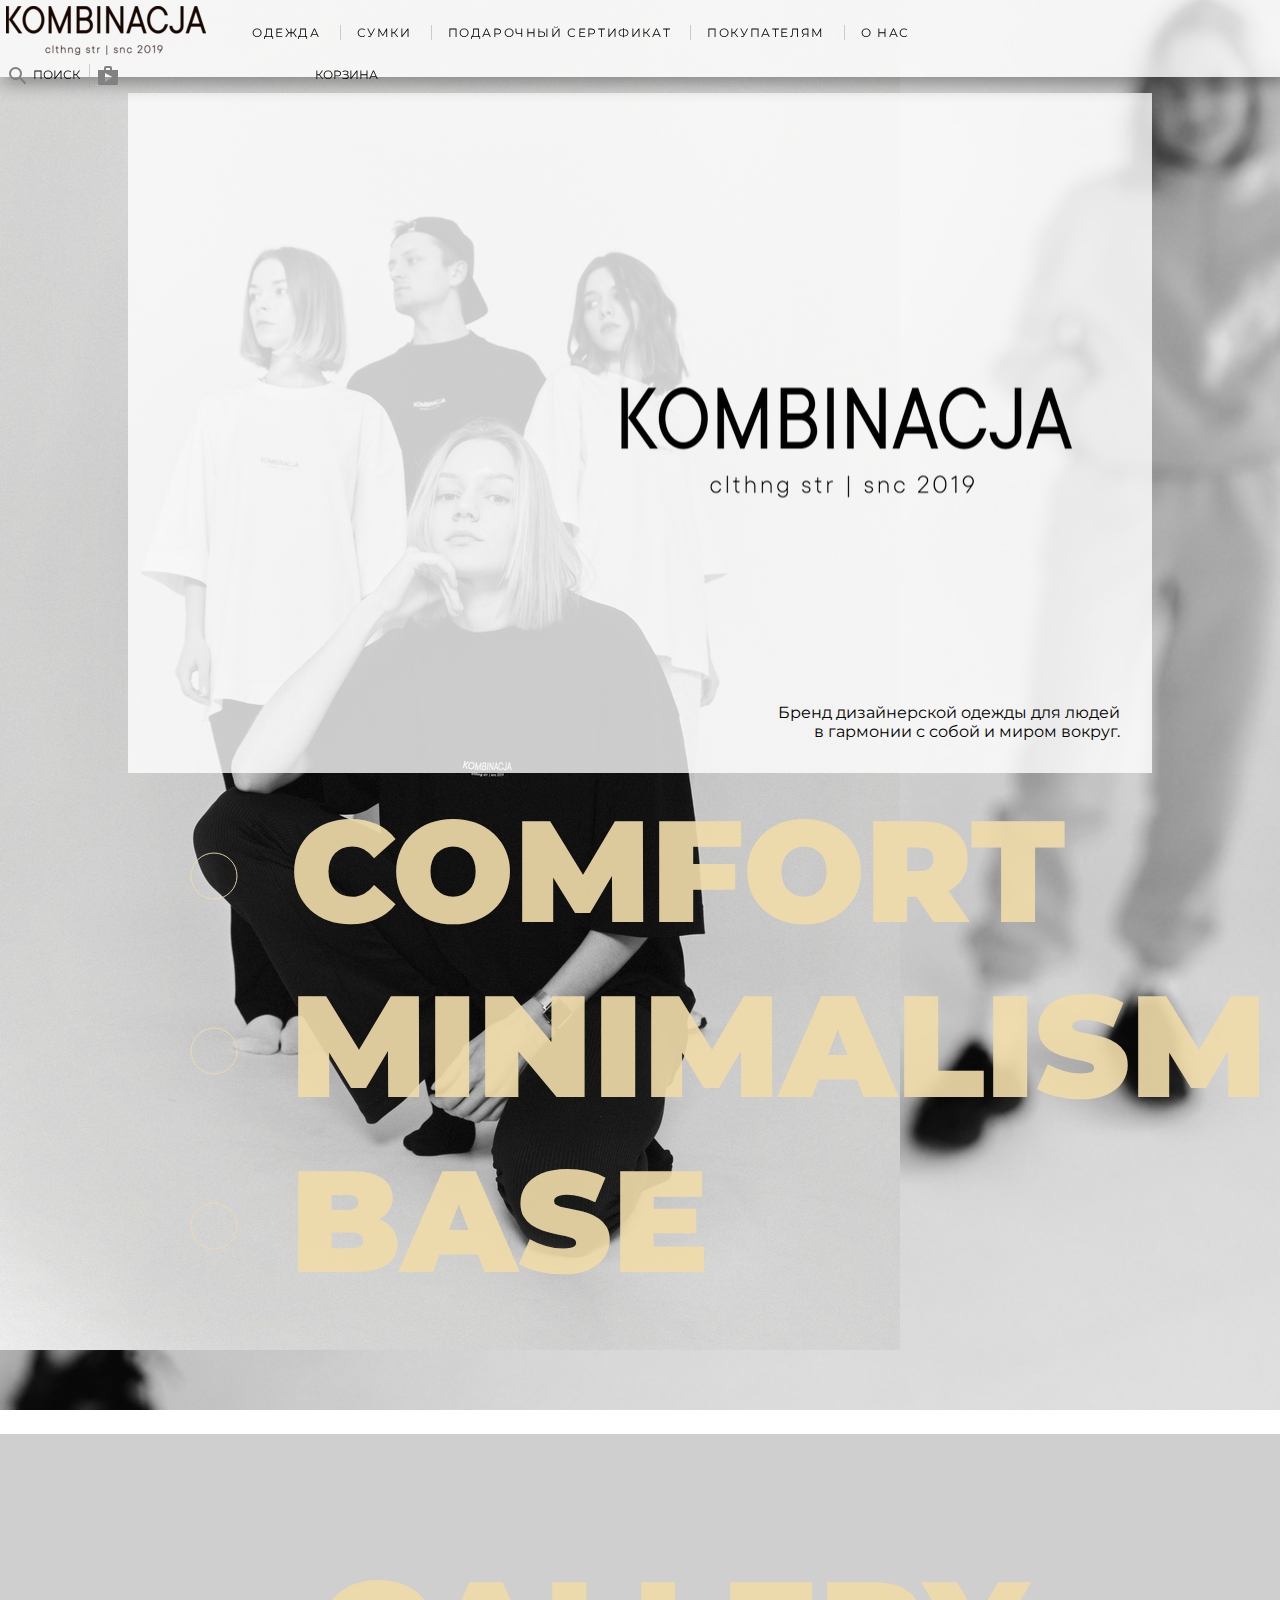
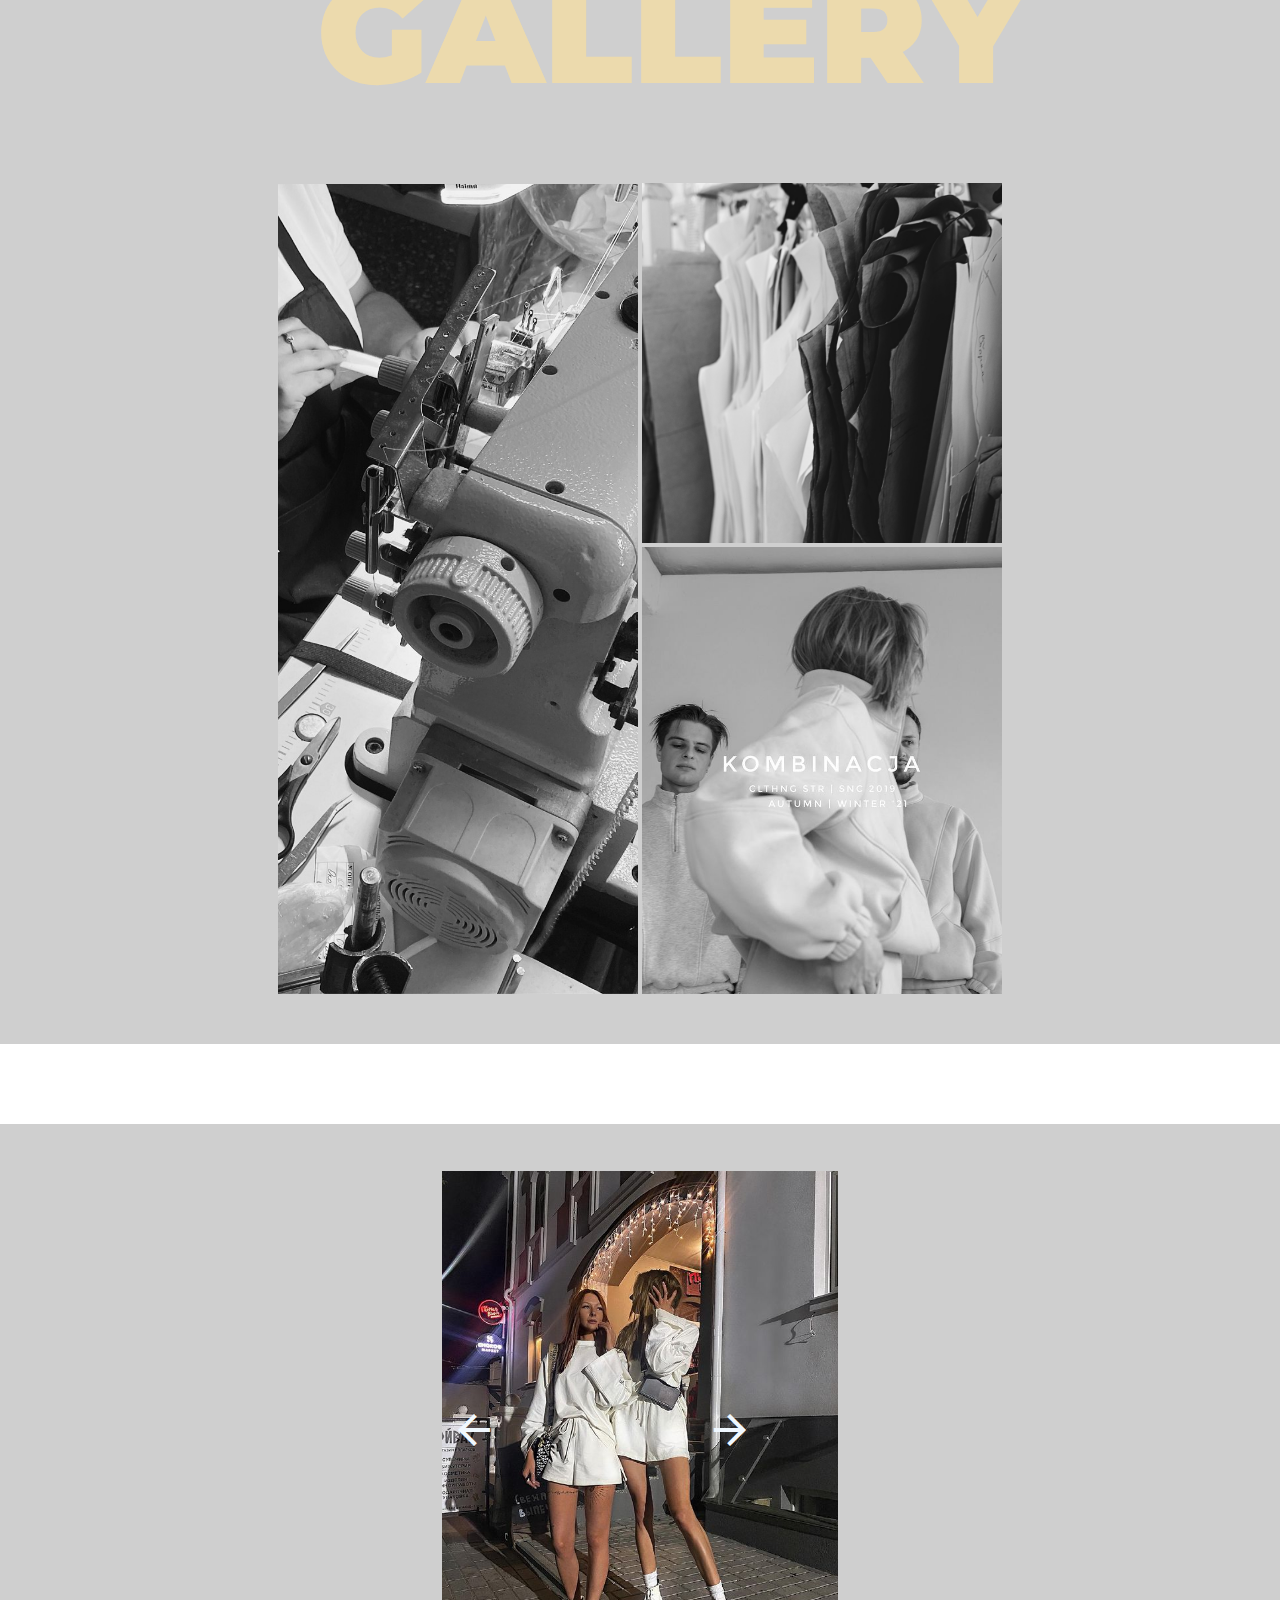
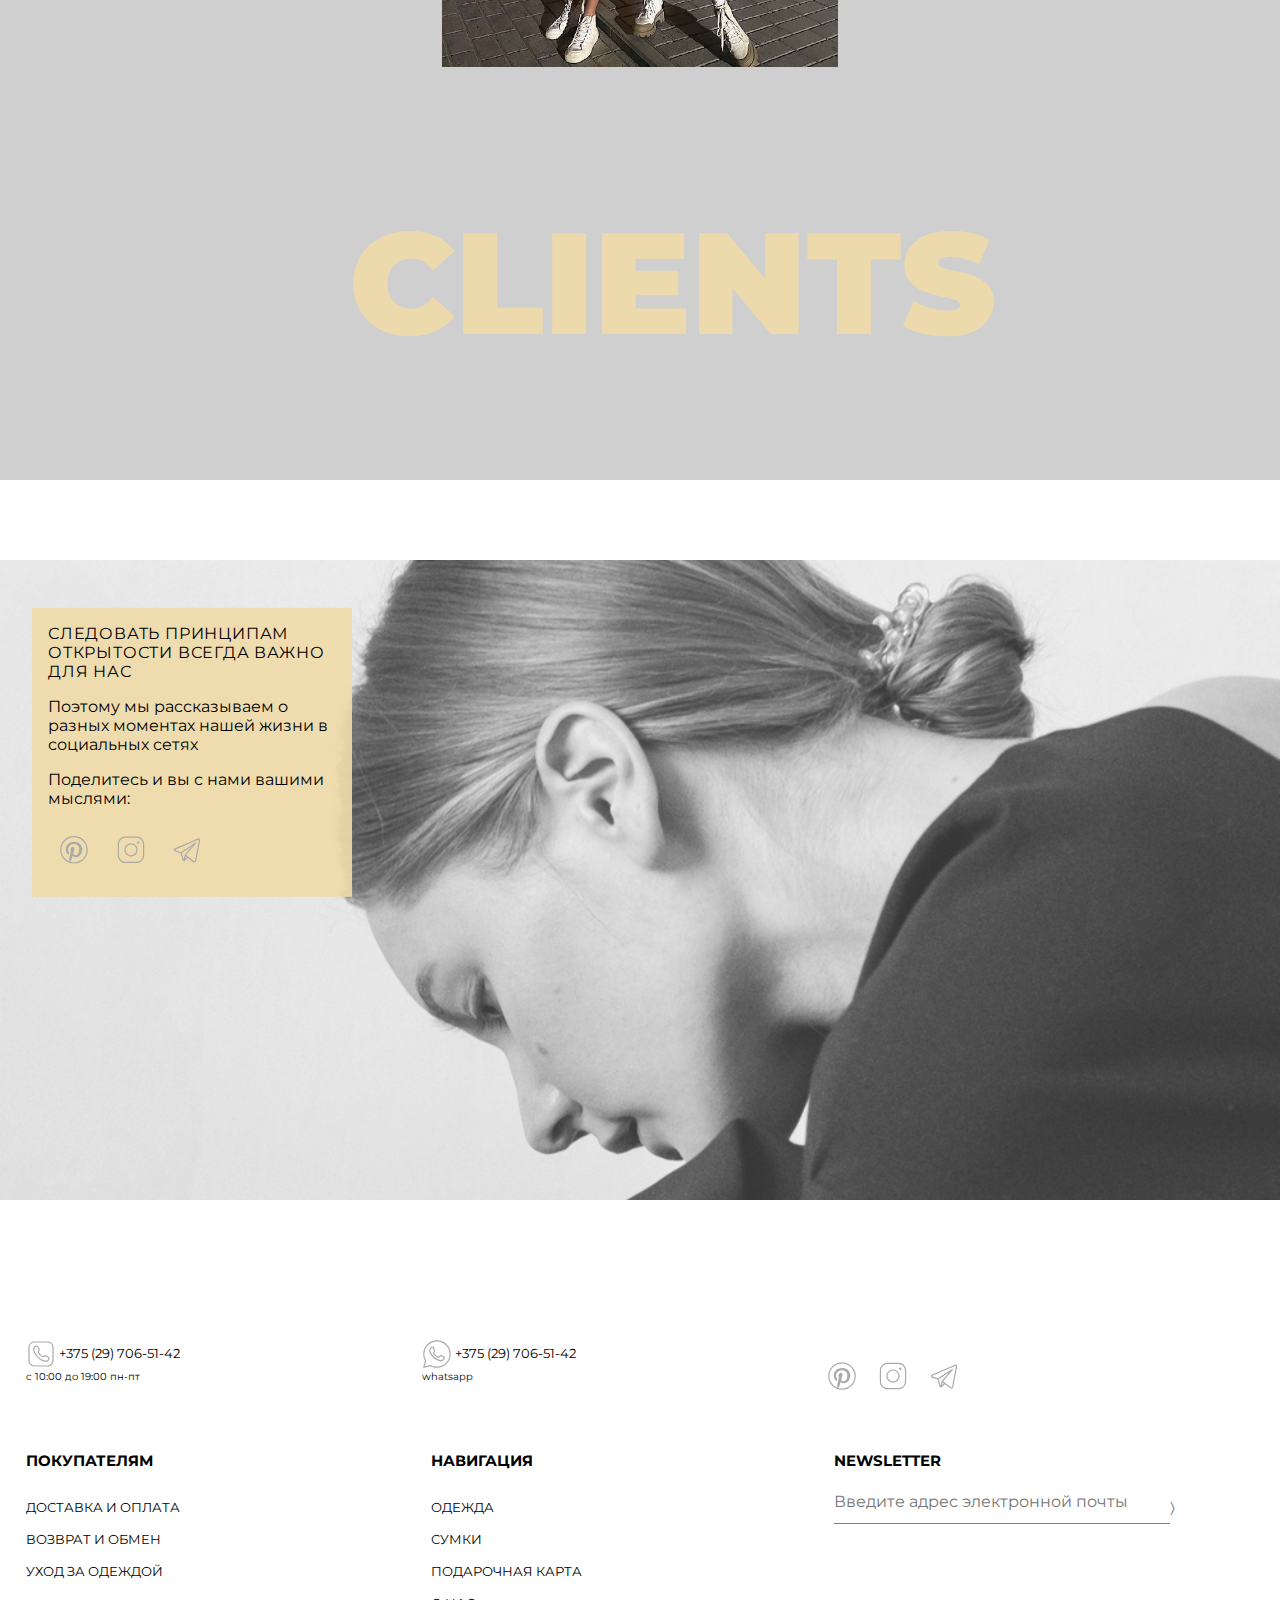
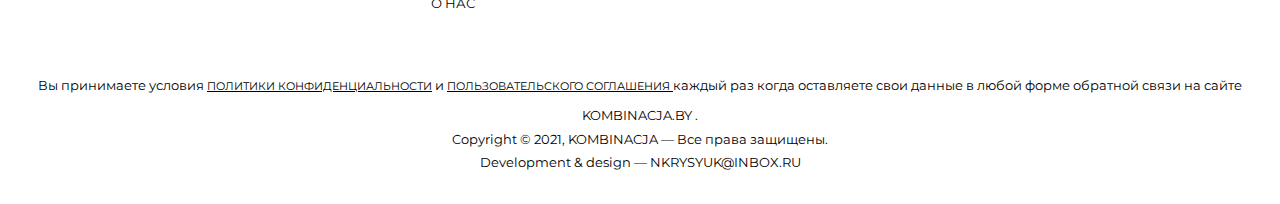
==== commit d6970cff: "update style" ====
--- a/about.html
+++ b/about.html
@@ -236,7 +236,7 @@
         <div class="social__text">Поделитесь и вы с нами вашими мыслями:</div>
         <section class="social-icons__list">
           <ul>
-            <li class="social-icons"><a href="https://www.instagram.com/kombinacja.by/">
+            <li class="social-icons"><a href="https://www.instagram.com/kombinacja.by/" title="Мы в Pinterest" target="_blank">
                 <svg xmlns="http://www.w3.org/2000/svg" x="0px" y="0px" width="30" height="30" viewBox="0 0 50 50"
                   style=" fill:rgb(170,170,168) ;">
                   <path
@@ -244,7 +244,7 @@
                   </path>
                 </svg>
               </a></li>
-            <li class="social-icons"><a href="https://www.instagram.com/kombinacja.by/">
+            <li class="social-icons"><a href="https://www.instagram.com/kombinacja.by/" title="Мы в Instagram" target="_blank">
                 <svg xmlns="http://www.w3.org/2000/svg" x="0px" y="0px" width="30" height="30" viewBox="0 0 50 50"
                   style=" fill:rgb(170,170,168);">
                   <path
@@ -252,7 +252,7 @@
                   </path>
                 </svg>
               </a></li>
-            <li class="social-icons "><a href="https://www.instagram.com/kombinacja.by/">
+            <li class="social-icons "><a href="https://www.instagram.com/kombinacja.by/" title="Мы в Telegram" target="_blank">
                 <svg xmlns="http://www.w3.org/2000/svg" x="0px" y="0px" width="30" height="30" viewBox="0 0 50 50"
                   style=" fill:rgb(170,170,168);">
                   <path
--- a/css/style_about.css
+++ b/css/style_about.css
@@ -19,6 +19,8 @@
   width: 80%;
   height: 680px;
   background-color: var(--transparent-white);
+  -webkit-transform: translate(-50%, -50%);
+  -ms-transform: translate(-50%, -50%);
   transform: translate(-50%, -50%);
 }
 
@@ -27,7 +29,11 @@
   top: 50%;
   left: 70%;
   width: max-content;
-  transform: translate(-50%, -50%);
+  -webkit-transform: translate(-50%, -50%);
+  -ms-transform: translate(-50%, -50%);
+  transform: translate(-50%, -50%);
+  -webkit-transition: -webkit-box-shadow 0.5s ease-in-out;
+  -o-transition: box-shadow 0.5s ease-in-out;
   transition: box-shadow 0.5s ease-in-out;
 }
 
@@ -41,11 +47,11 @@
 }
 
 .concept__list-item {
-  list-style: circle;
   color: var(--transparent-yellow);
-  text-transform: uppercase;
   font-size: 9rem;
   font-weight: 900;
+  list-style: circle;
+  text-transform: uppercase;
 }
 
 .concept {
@@ -239,13 +245,20 @@
   overflow: hidden;
 }
 
+
 .clients__image-container {
-display: flex;
-transform: translateX(0);
-transition: transform 0.5s ease-in-out;
-}
+  display: -webkit-box;
+  display: -ms-flexbox;
+  display: flex;
+  transform: translateX(0);
+  -webkit-transition: -webkit-transform 0.5s ease-in-out;
+  -o-transition: transform 0.5s ease-in-out;
+  transition: transform 0.5s ease-in-out
+  }
 
 .buttons-container {
+  display: -webkit-box;
+  display: -ms-flexbox;
   display: flex;
   justify-content: space-between;
   position: relative;
@@ -281,8 +294,11 @@
   padding: 1em;
   max-width: 25%;
   background-color: var(--transparent-yellow);
-  transform: translate(-50%, -50%);
-}
+  -webkit-transform: translate(-50%, -50%);
+  -ms-transform: translate(-50%, -50%);
+  transform: translate(-50%, -50%);
+}
+
 
 .social__title {
   text-transform: uppercase;
@@ -311,10 +327,6 @@
 
   .content__logo {
     left: 50%;
-  }
-
-  .content {
-    background-color: var(--transparent-white);
   }
 
   .content__text {
